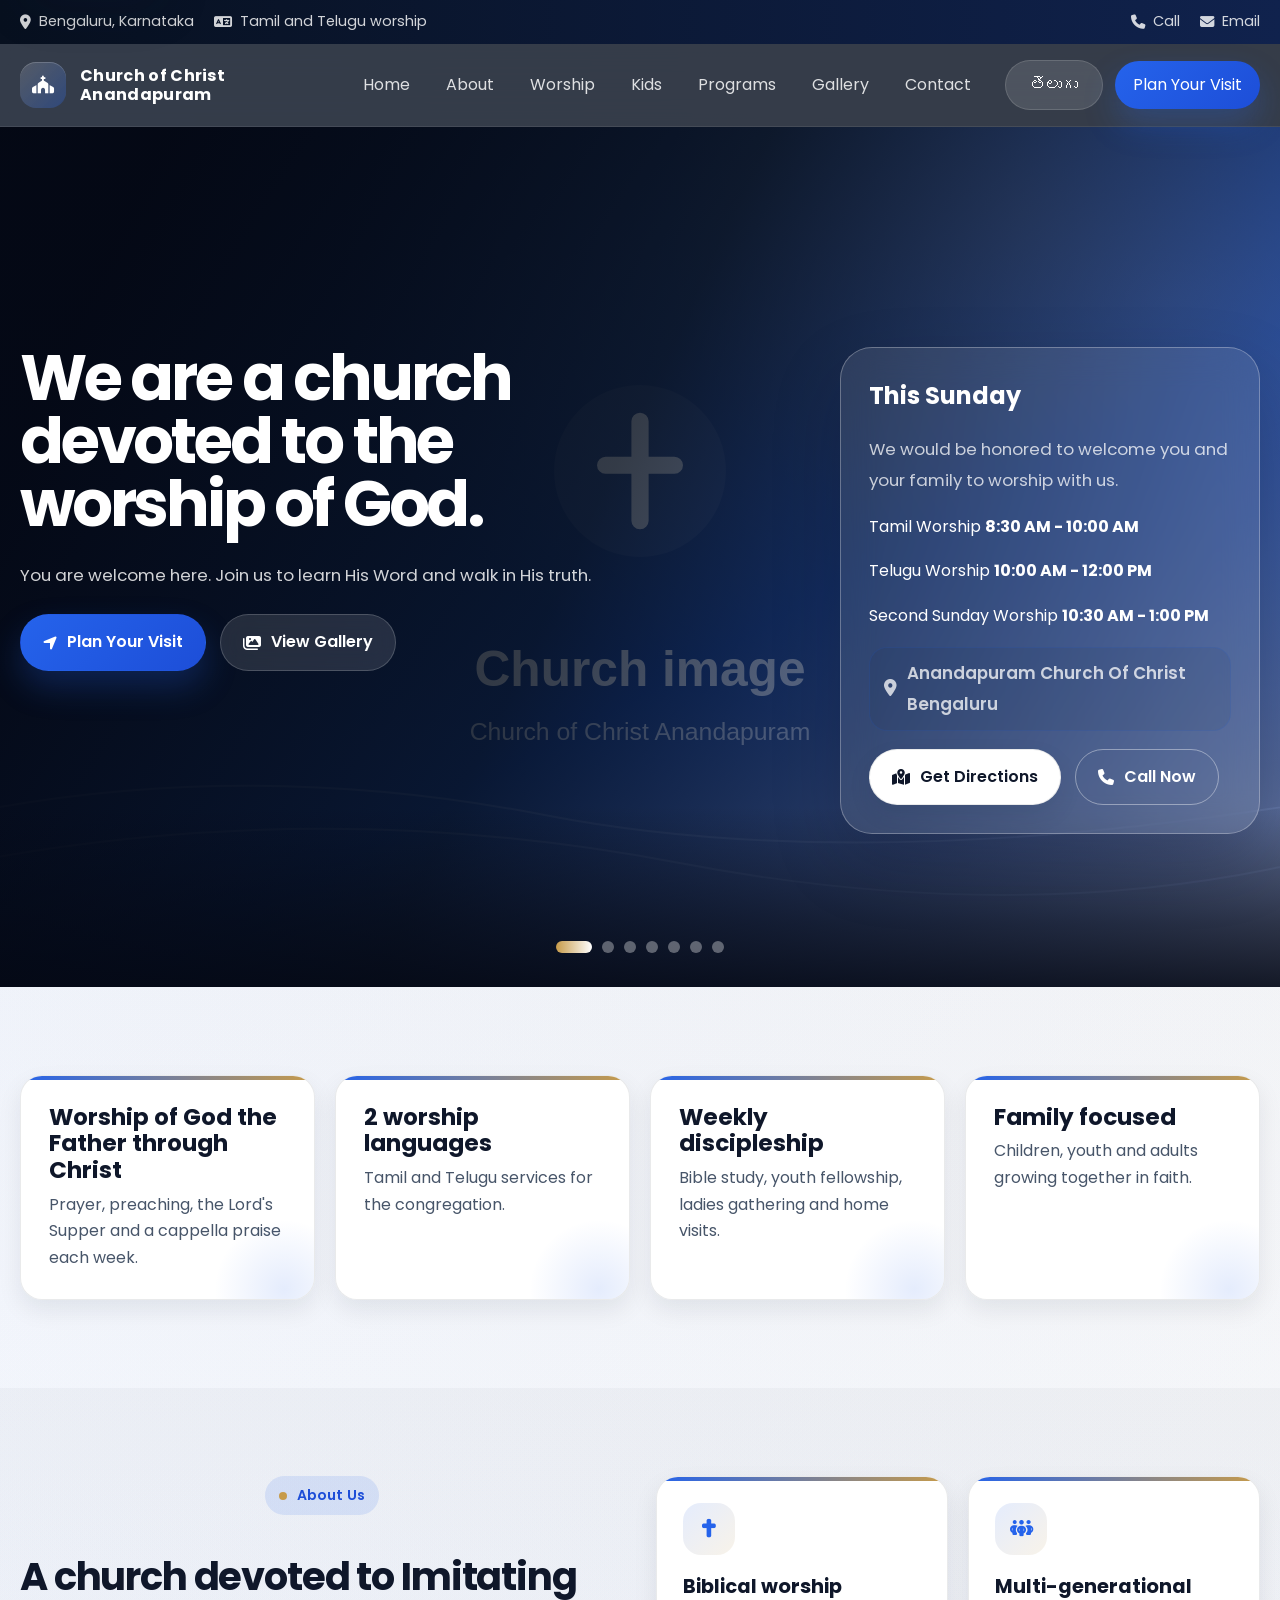
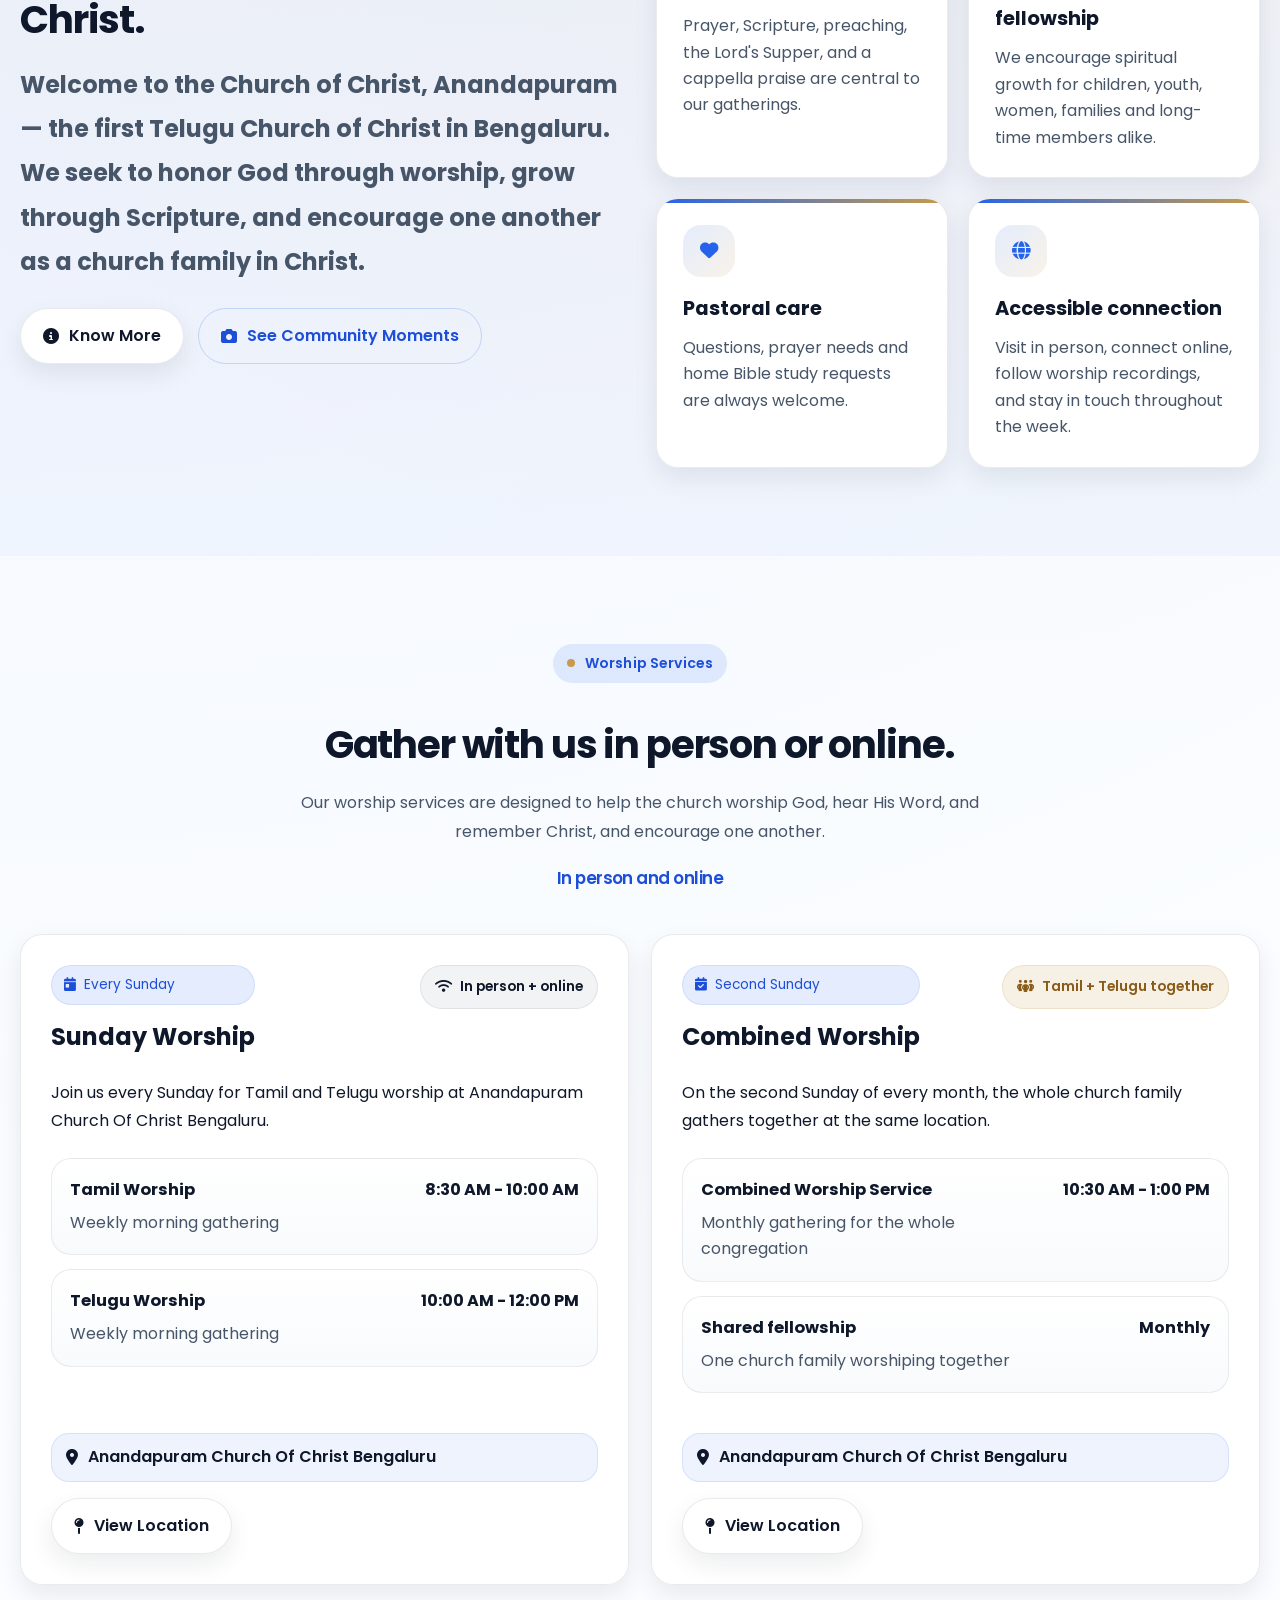
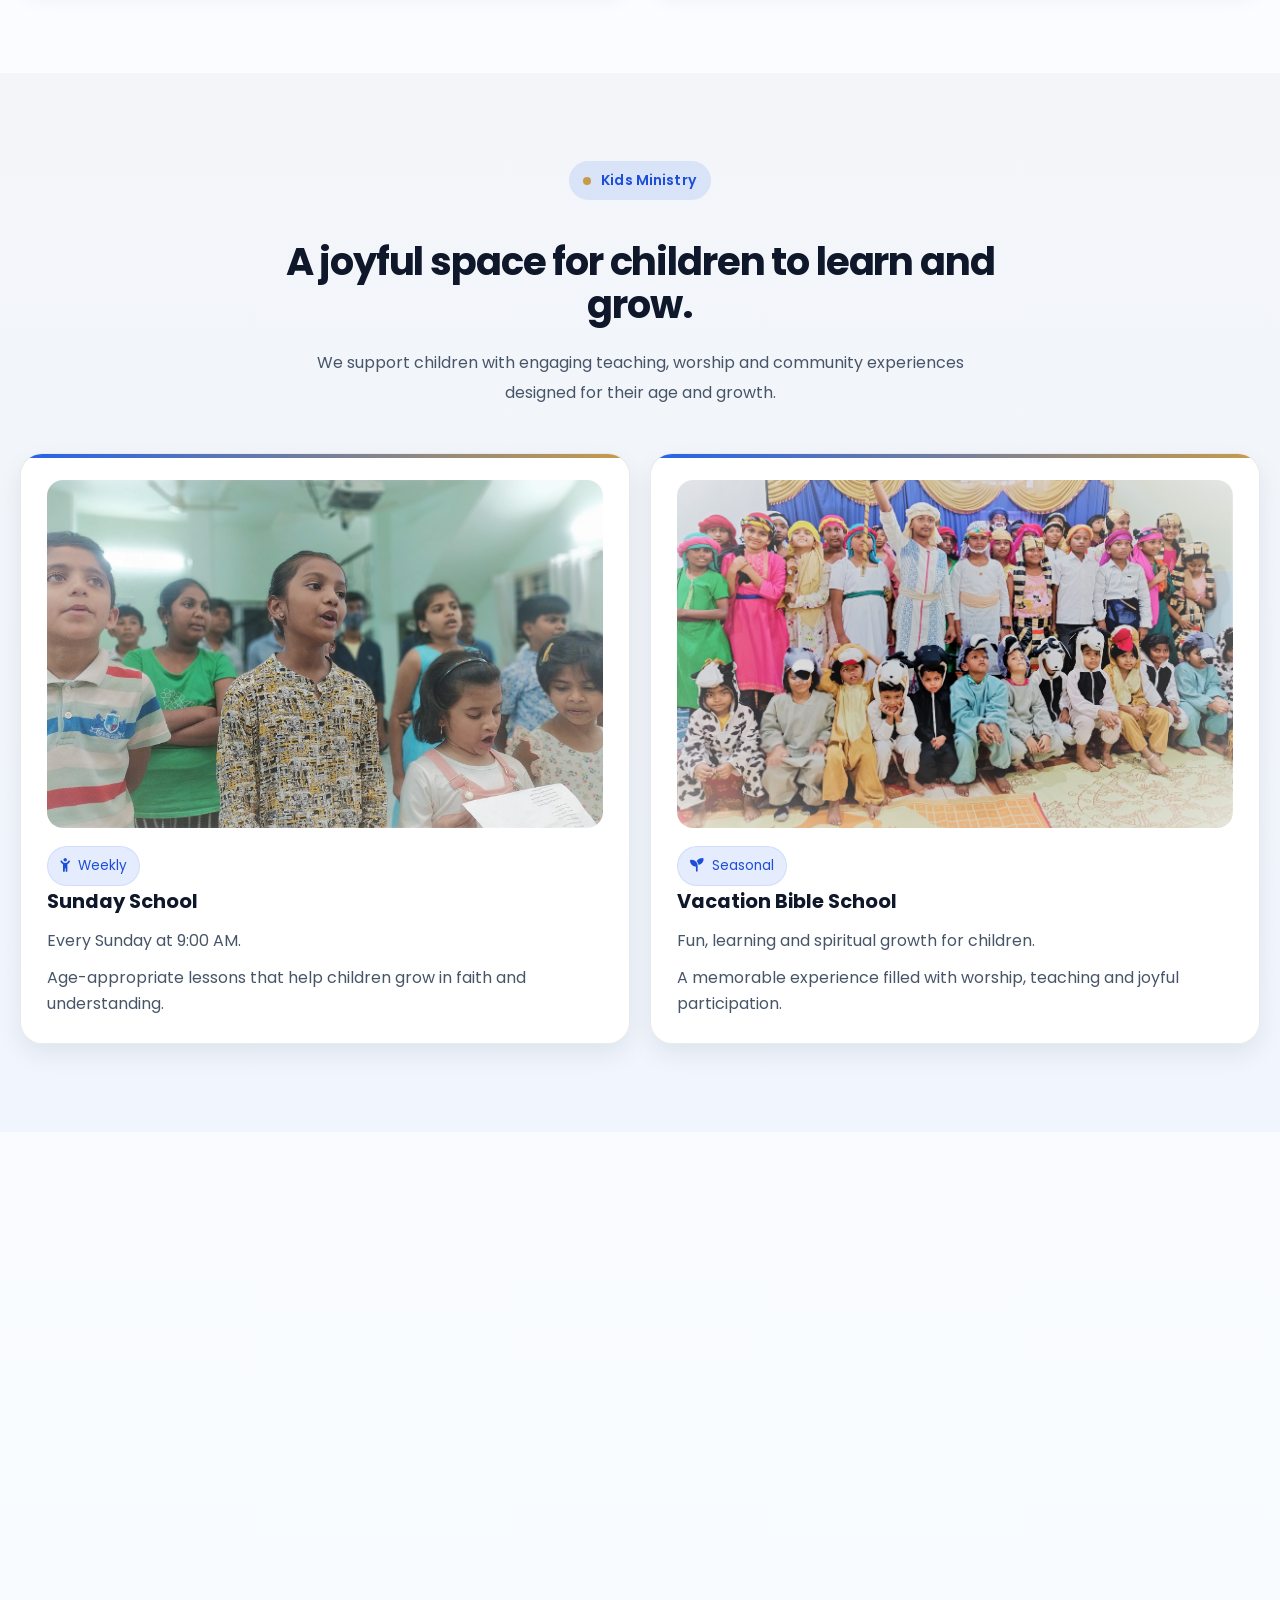
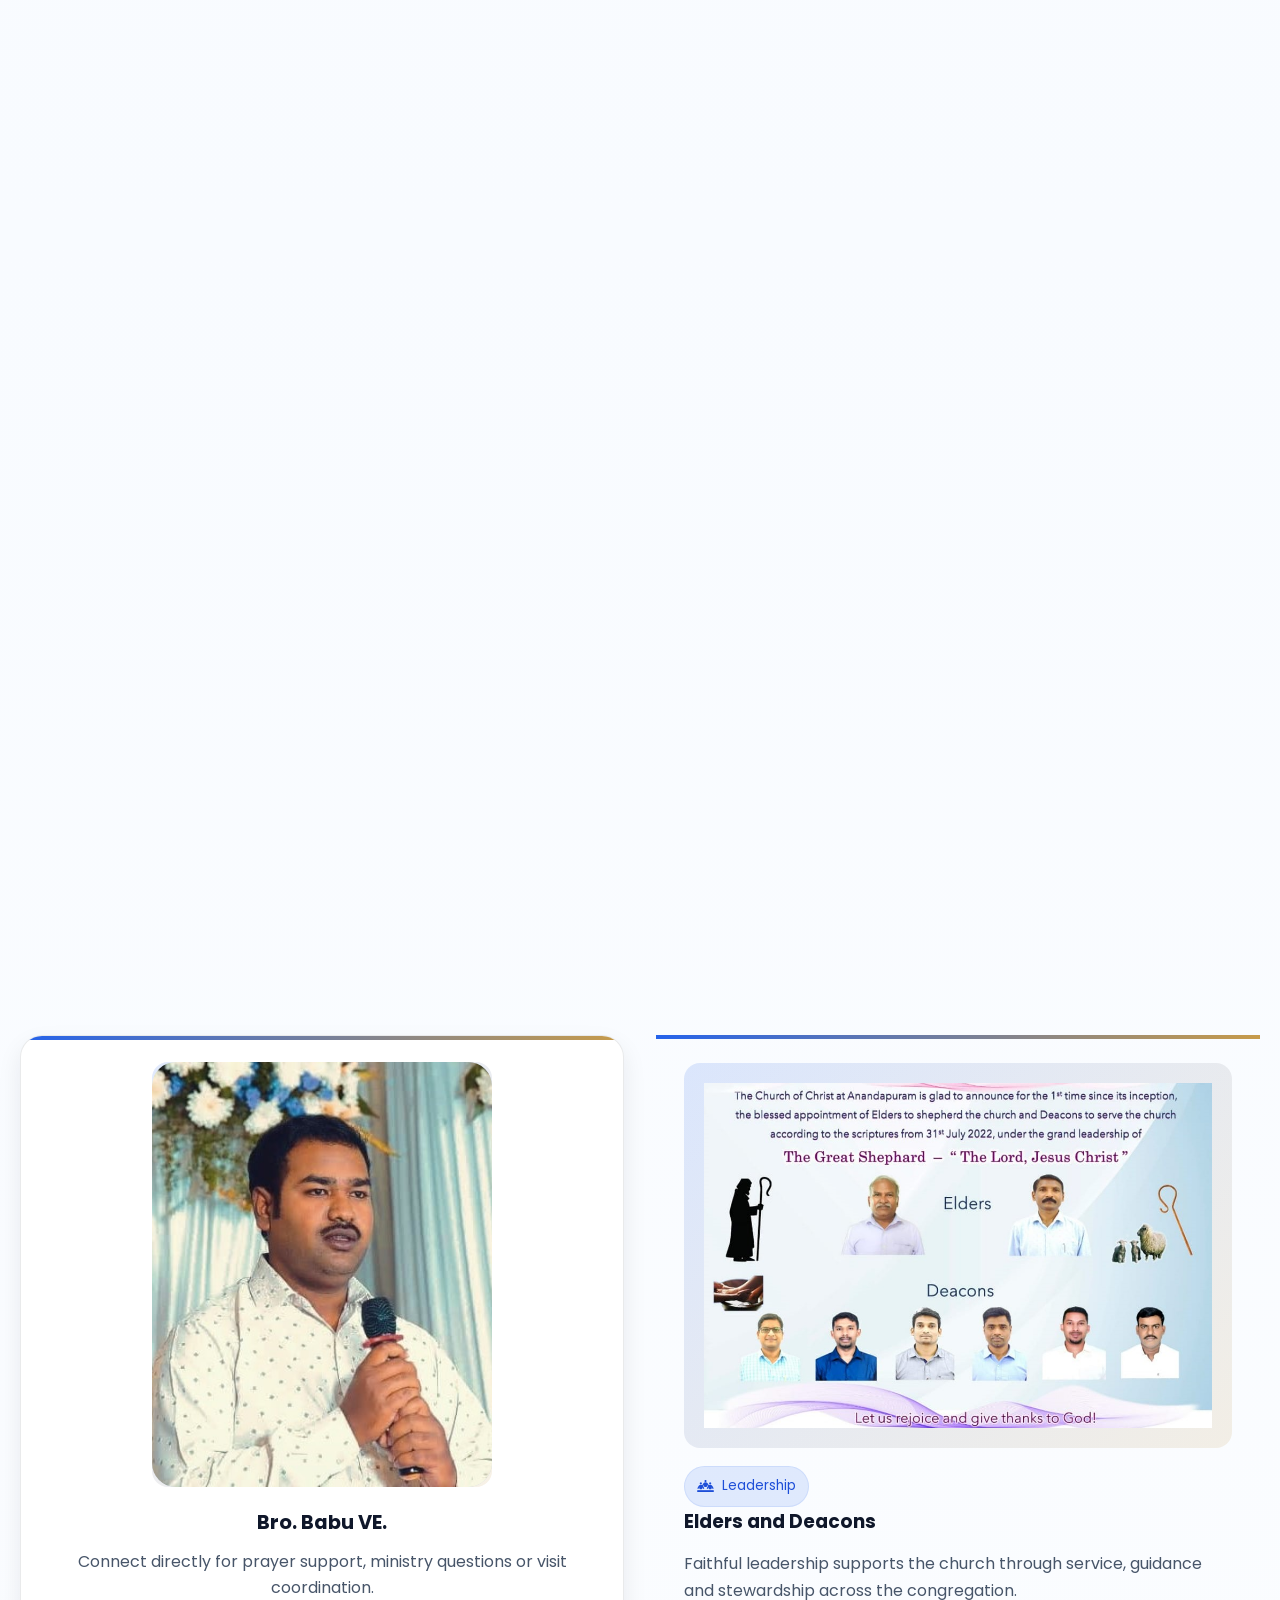
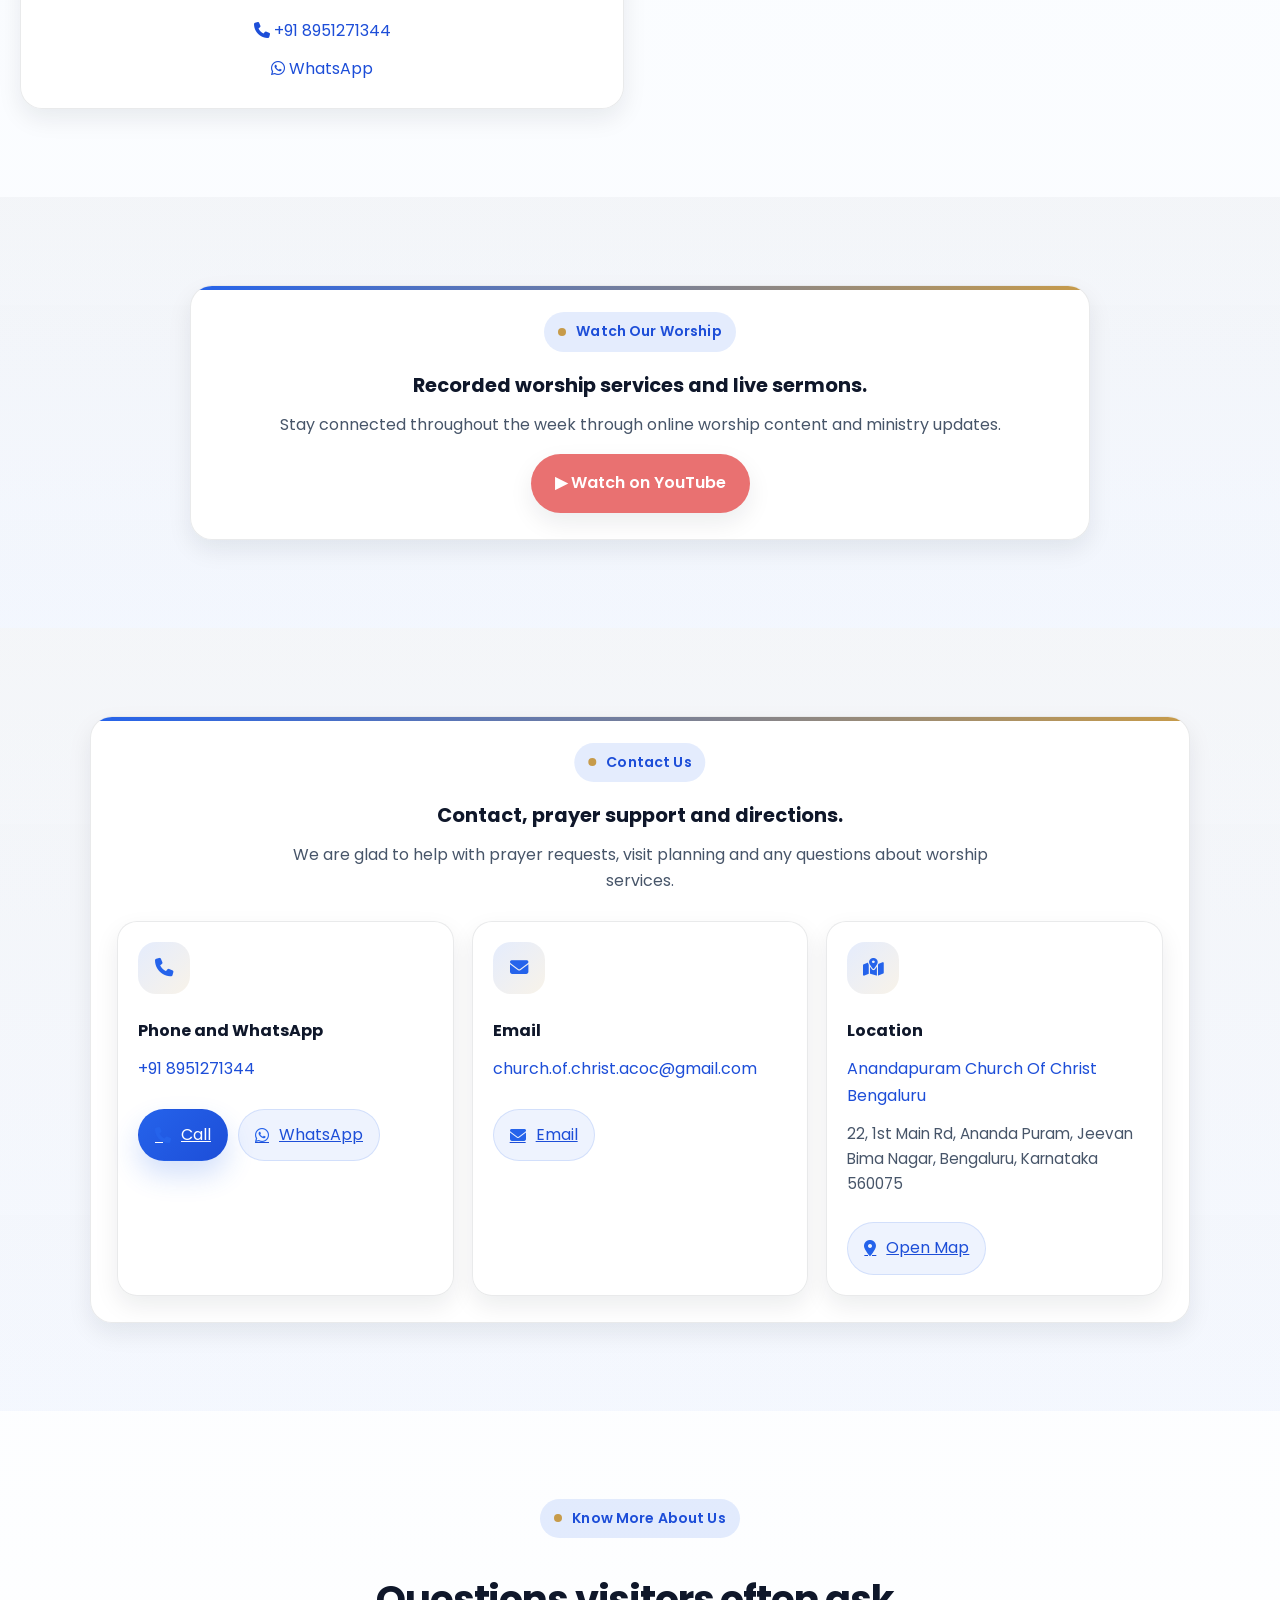
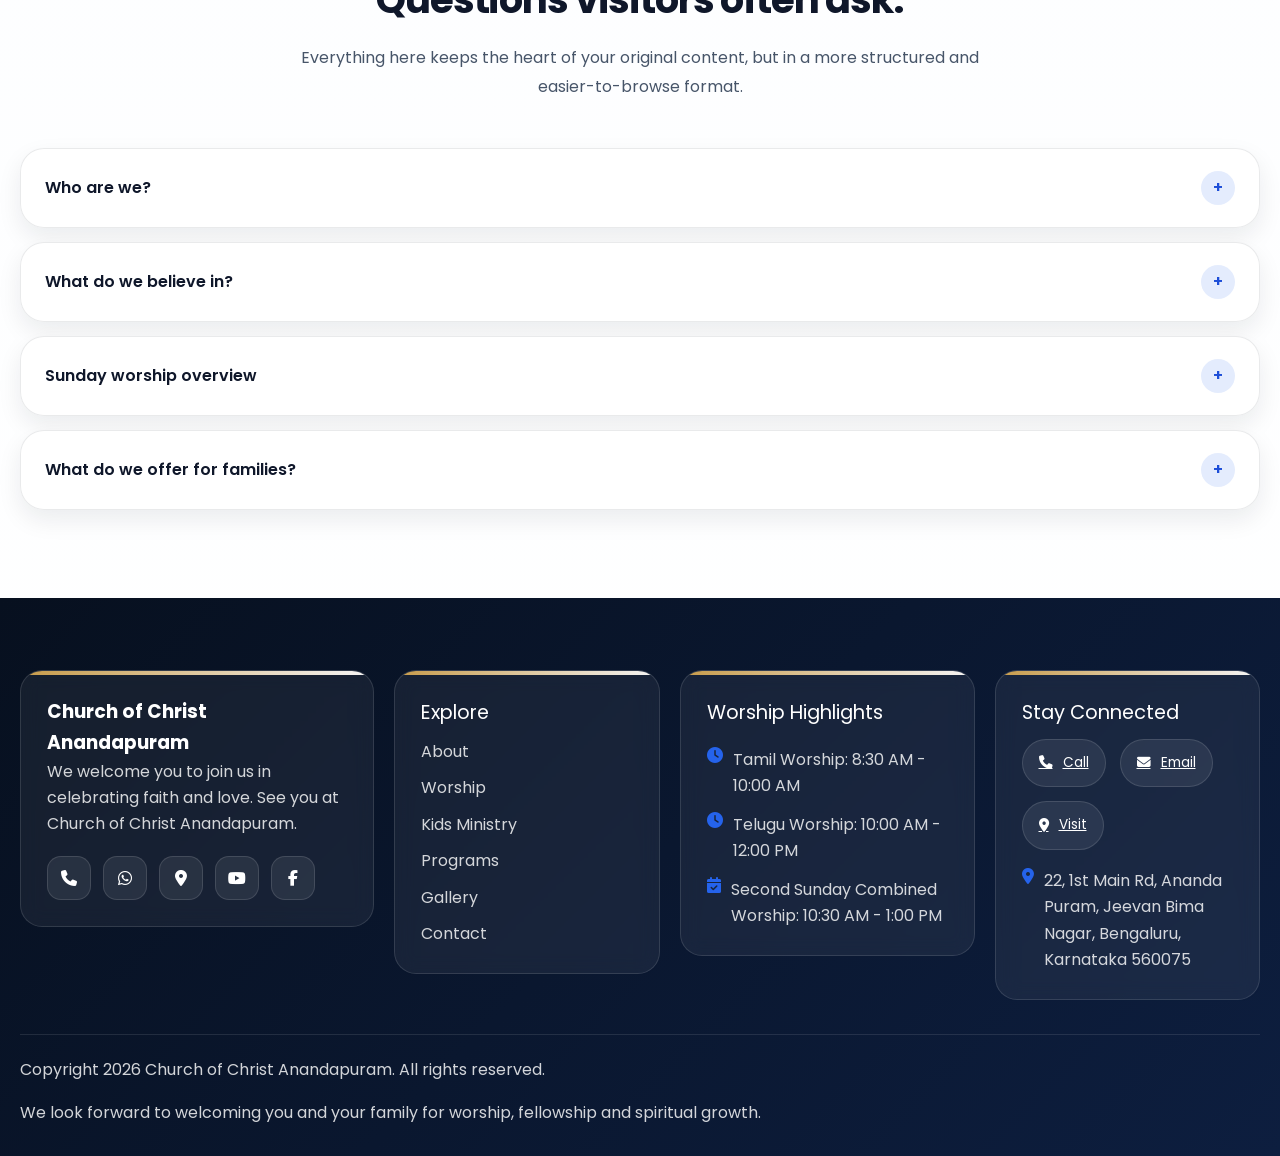
==== index.html @ c7dc58e7 "added images to ratation" ====
<!DOCTYPE html>
<html lang="en">
<head>
  <meta charset="UTF-8">
  <meta name="viewport" content="width=device-width, initial-scale=1.0">
  <title>Church of Christ Anandapuram | Faith, Worship and Fellowship in Bengaluru</title>
  <meta name="description" content="Church of Christ Anandapuram - a Christ-centered church family in Bengaluru for worship, fellowship, Bible study and family ministries.">
  <meta name="theme-color" content="#07101f">
  <meta name="format-detection" content="telephone=no">
  <link rel="preconnect" href="https://fonts.googleapis.com">
  <link rel="preconnect" href="https://fonts.gstatic.com" crossorigin>
  <link href="https://fonts.googleapis.com/css2?family=Poppins:wght@300;400;500;600;700;800&display=swap" rel="stylesheet">
  <link rel="stylesheet" href="https://cdnjs.cloudflare.com/ajax/libs/font-awesome/6.5.0/css/all.min.css">
  <link rel="icon" type="image/svg+xml" href="favicon.svg">
  <link rel="manifest" href="site.webmanifest">
  <link rel="stylesheet" href="styles.css">
  <meta property="og:title" content="Church of Christ Anandapuram">
  <meta property="og:description" content="Worship, fellowship, Bible study and community life in Anandapuram, Bengaluru.">
  <meta property="og:type" content="website">
  <meta property="og:image" content="favicon.svg">
  <script type="application/ld+json">
    {
      "@context": "https://schema.org",
      "@type": "Church",
      "name": "Church of Christ Anandapuram",
      "description": "A Christ-centered church family in Bengaluru for worship, fellowship and spiritual growth.",
      "telephone": "+91 8951271344",
      "email": "church.of.christ.acoc@gmail.com",
      "address": {
        "@type": "PostalAddress",
        "streetAddress": "22, 1st Main Rd, Ananda Puram, Jeevan Bima Nagar",
        "addressLocality": "Bengaluru",
        "addressRegion": "Karnataka",
        "postalCode": "560075",
        "addressCountry": "IN"
      },
      "sameAs": [
        "https://youtube.com/@churchofchrist_telugu?si=xi4PHIxGsc77WtcT",
        "https://www.facebook.com/people/Church-of-Christ-Anandapuram/100081125636192/?locale=ur_PK"
      ],
      "availableLanguage": ["English", "Telugu", "Tamil"]
    }
  </script>
</head>
<body>
  <a class="skip-link" href="#main-content">Skip to content</a>
  <div class="progress-bar" id="progress-bar" aria-hidden="true"></div>

  <div class="topbar">
    <div class="container topbar-inner">
      <div class="topbar-list">
        <span class="topbar-item"><i class="fas fa-location-dot"></i>Bengaluru, Karnataka</span>
        <span class="topbar-item"><i class="fas fa-language"></i>Tamil and Telugu worship</span>
      </div>
      <div class="topbar-actions">
        <a href="tel:+918951271344"><i class="fas fa-phone"></i>Call</a>
        <a href="mailto:church.of.christ.acoc@gmail.com"><i class="fas fa-envelope"></i>Email</a>
      </div>
    </div>
  </div>

  <header class="header">
    <div class="container nav">
      <a class="brand" href="#home" aria-label="Church of Christ Anandapuram home">
        <span class="brand-mark"><i class="fas fa-church"></i></span>
        <span class="brand-copy">
          <strong>Church of Christ Anandapuram</strong>
        </span>
      </a>

      <nav id="nav-menu" aria-label="Primary navigation">
        <button id="menu-close" type="button" aria-label="Close menu"><i class="fas fa-times"></i></button>
        <ul>
          <li><a href="#home" data-nav-link>Home</a></li>
          <li><a href="#about" data-nav-link>About</a></li>
          <li><a href="#services" data-nav-link>Worship</a></li>
          <li><a href="#kids" data-nav-link>Kids</a></li>
          <li><a href="#programs" data-nav-link>Programs</a></li>
          <li><a href="gallery.html" data-nav-link>Gallery</a></li>
          <li><a href="#contact" data-nav-link>Contact</a></li>
        </ul>
        <a class="nav-cta" href="#contact">Plan Your Visit</a>
      </nav>

      <div class="nav-right">
        <a id="language-toggle" href="telugu.html" data-target="telugu.html" aria-label="Switch language">తెలుగు</a>
        <a class="nav-cta" href="#contact">Plan Your Visit</a>
        <button id="menu-toggle" type="button" aria-label="Open menu" aria-controls="nav-menu" aria-expanded="false">
          <i class="fas fa-bars"></i>
        </button>
      </div>
    </div>
  </header>

  <main id="main-content">
    <section class="hero" id="home">
      <div class="hero-slider" aria-hidden="true">
        <img src="gallery.jpeg" class="slide active">
        <img src="main3.jpg" class="slide">
        <img src="first.jpeg" class="slide active">
        <img src="Church Group Photo 4.JPG" class="slide active">
        <img src="cimage32.jpg" class="slide">
        <img src="sports.JPG" class="slide">
        <img src="sundayschool.jpg" class="slide">

      </div>

      <div class="container hero-grid">
        <div class="hero-content reveal">
          <h1>We are a church devoted to the worship of God.</h1>
          <p>You are welcome here. Join us to learn His Word and walk in His truth.</p>
          <div class="hero-actions">
            <a class="btn btn-primary" href="#contact"><i class="fas fa-location-arrow"></i>Plan Your Visit</a>
            <a class="btn btn-secondary" href="gallery.html"><i class="fas fa-images"></i>View Gallery</a>
          </div>
        </div>

        <aside class="hero-panel reveal" aria-label="Sunday worship times">
          <div class="hero-card">
            <h2>This Sunday</h2>
            <p>We would be honored to welcome you and your family to worship with us.</p>
            <div class="hero-card-row">
              <span>Tamil Worship</span>
              <strong>8:30 AM - 10:00 AM</strong>
            </div>
            <div class="hero-card-row">
              <span>Telugu Worship</span>
              <strong>10:00 AM - 12:00 PM</strong>
            </div>
            <div class="hero-card-row">
              <span>Second Sunday Worship</span>
              <strong>10:30 AM - 1:00 PM</strong>
            </div>
            <p class="hero-location"><i class="fas fa-location-dot"></i>Anandapuram Church Of Christ Bengaluru</p>
            <div class="hero-card-actions">
              <a class="btn btn-tertiary" href="https://maps.app.goo.gl/ttew591Z3qqTK2h98" target="_blank"><i class="fas fa-map-location-dot"></i>Get Directions</a>
              <a class="btn btn-ghost" href="tel:+918951271344"><i class="fas fa-phone"></i>Call Now</a>
            </div>
          </div>
        </aside>
      </div>

      <div class="hero-dots" aria-label="Hero slider navigation"></div>
    </section>

    <section class="section">
      <div class="container metrics-grid">
        <div class="metric-card reveal">
          <strong>Worship of God the Father through Christ</strong>
          <span>Prayer, preaching, the Lord's Supper and a cappella praise each week.</span>
        </div>
        <div class="metric-card reveal">
          <strong>2 worship languages</strong>
          <span>Tamil and Telugu services for the congregation.</span>
        </div>
        <div class="metric-card reveal">
          <strong>Weekly discipleship</strong>
          <span>Bible study, youth fellowship, ladies gathering and home visits.</span>
        </div>
        <div class="metric-card reveal">
          <strong>Family focused</strong>
          <span>Children, youth and adults growing together in faith.</span>
        </div>
      </div>
    </section>

    <section class="section light" id="about">
      <div class="container about-grid">
        <div class="section-heading reveal">
          <span class="section-kicker">About Us</span>
          <h1 class="section-title">
          A church devoted to Imitating Christ.
          </h1>
          <h2 class="section-text">
          Welcome to the Church of Christ, Anandapuram — the first Telugu Church of Christ in Bengaluru.
          We seek to honor God through worship, grow through Scripture, and encourage one another as a church family in Christ.
          </h2>
          <div class="inline-actions">
            <a class="btn btn-tertiary" href="#faq"><i class="fas fa-circle-info"></i>Know More</a>
            <a class="btn btn-ghost" href="gallery.html"><i class="fas fa-camera"></i>See Community Moments</a>
          </div>
        </div>

        <div class="feature-grid">
          <article class="feature-card reveal">
            <div class="feature-card-icon"><i class="fas fa-cross"></i></div>
            <h3>Biblical worship</h3>
            <p>Prayer, Scripture, preaching, the Lord's Supper, and a cappella praise are central to our gatherings.</p>
          </article>
          <article class="feature-card reveal">
            <div class="feature-card-icon"><i class="fas fa-people-group"></i></div>
            <h3>Multi-generational fellowship</h3>
            <p>We encourage spiritual growth for children, youth, women, families and long-time members alike.</p>
          </article>
          <article class="feature-card reveal">
            <div class="feature-card-icon"><i class="fas fa-heart"></i></div>
            <h3>Pastoral care</h3>
            <p>Questions, prayer needs and home Bible study requests are always welcome.</p>
          </article>
          <article class="feature-card reveal">
            <div class="feature-card-icon"><i class="fas fa-globe"></i></div>
            <h3>Accessible connection</h3>
            <p>Visit in person, connect online, follow worship recordings, and stay in touch throughout the week.</p>
          </article>
        </div>
      </div>
    </section>

    <section class="section" id="services">
      <div class="container">
        <div class="section-heading center reveal">
          <span class="section-kicker">Worship Services</span>
          <h2 class="section-title">Gather with us in person or online.</h2>
          <p class="section-subtext">Our worship services are designed to help the church worship God, hear His Word, and remember Christ, and encourage one another.</p>
          <div class="section-title1">In person and online</div>
        </div>

        <div class="schedule-grid">
          <article class="surface-card schedule-card reveal">
            <div class="schedule-card-head">
              <div class="schedule-card-title">
                <span class="card-badge"><i class="fas fa-calendar-day"></i>Every Sunday</span>
                <h3>Sunday Worship</h3>
              </div>
              <span class="schedule-mode"><i class="fas fa-wifi"></i>In person + online</span>
            </div>
            <p class="schedule-intro">Join us every Sunday for Tamil and Telugu worship at Anandapuram Church Of Christ Bengaluru.</p>
            <div class="schedule-list">
              <div class="schedule-item">
                <div class="schedule-copy">
                  <strong class="schedule-label">Tamil Worship</strong>
                  <span>Weekly morning gathering</span>
                </div>
                <strong class="schedule-time">8:30 AM - 10:00 AM</strong>
              </div>
              <div class="schedule-item">
                <div class="schedule-copy">
                  <strong class="schedule-label">Telugu Worship</strong>
                  <span>Weekly morning gathering</span>
                </div>
                <strong class="schedule-time">10:00 AM - 12:00 PM</strong>
              </div>
            </div>
            <div class="schedule-footer">
              <p class="schedule-location"><i class="fas fa-location-dot"></i>Anandapuram Church Of Christ Bengaluru</p>
              <div class="schedule-actions">
                <a class="btn btn-tertiary" href="https://maps.app.goo.gl/ttew591Z3qqTK2h98" target="_blank"><i class="fas fa-map-pin"></i>View Location</a>
              </div>
            </div>
          </article>

          <article class="surface-card schedule-card reveal">
            <div class="schedule-card-head">
              <div class="schedule-card-title">
                <span class="card-badge"><i class="fas fa-calendar-check"></i>Second Sunday</span>
                <h3>Combined Worship</h3>
              </div>
              <span class="schedule-mode schedule-mode-warm"><i class="fas fa-people-group"></i>Tamil + Telugu together</span>
            </div>
            <p class="schedule-intro">On the second Sunday of every month, the whole church family gathers together at the same location.</p>
            <div class="schedule-list">
              <div class="schedule-item">
                <div class="schedule-copy">
                  <strong class="schedule-label">Combined Worship Service</strong>
                  <span>Monthly gathering for the whole congregation</span>
                </div>
                <strong class="schedule-time">10:30 AM - 1:00 PM</strong>
              </div>
              <div class="schedule-item">
                <div class="schedule-copy">
                  <strong class="schedule-label">Shared fellowship</strong>
                  <span>One church family worshiping together</span>
                </div>
                <strong class="schedule-time">Monthly</strong>
              </div>
            </div>
            <div class="schedule-footer">
              <p class="schedule-location"><i class="fas fa-location-dot"></i>Anandapuram Church Of Christ Bengaluru</p>
              <div class="schedule-actions">
                <a class="btn btn-tertiary" href="https://maps.app.goo.gl/ttew591Z3qqTK2h98" target="_blank"><i class="fas fa-map-pin"></i>View Location</a>
              </div>
            </div>
          </article>
        </div>
      </div>
    </section>

    <section class="section light" id="kids">
      <div class="container">
        <div class="section-heading center reveal">
          <span class="section-kicker">Kids Ministry</span>
          <h2 class="section-title">A joyful space for children to learn and grow.</h2>
          <p class="section-subtext">We support children with engaging teaching, worship and community experiences designed for their age and growth.</p>
        </div>

        <div class="cards">
          <article class="card reveal">
            <div class="card-media">
              <img src="sundayschool.jpg" alt="Sunday School" class="card-img" loading="lazy" data-fallback-label="Sunday School">
            </div>
            <span class="card-badge"><i class="fas fa-child-reaching"></i>Weekly</span>
            <h3>Sunday School</h3>
            <p>Every Sunday at 9:00 AM.</p>
            <p>Age-appropriate lessons that help children grow in faith and understanding.</p>
          </article>

          <article class="card reveal">
            <div class="card-media">
              <img src="main3.jpg" alt="Vacation Bible School" class="card-img" loading="lazy" data-fallback-label="Vacation Bible School">
            </div>
            <span class="card-badge"><i class="fas fa-seedling"></i>Seasonal</span>
            <h3>Vacation Bible School</h3>
            <p>Fun, learning and spiritual growth for children.</p>
            <p>A memorable experience filled with worship, teaching and joyful participation.</p>
          </article>
        </div>
      </div>
    </section>

    <section class="section" id="programs">
      <div class="container">
        <div class="section-heading center reveal">
          <span class="section-kicker">Our Programs</span>
          <h2 class="section-title">Midweek rhythms that strengthen the church family.</h2>
          <p class="section-subtext">Throughout the week we gather for study, encouragement, fellowship and spiritual support.</p>
        </div>

        <div class="program-grid">
          <article class="program-card reveal">
            <div class="program-icon"><i class="fas fa-book-bible"></i></div>
            <span class="time-pill"><i class="fas fa-clock"></i>Wednesday 7 PM</span>
            <h3>Mid-Week Bible Study</h3>
            <p>Dig deeper into Scripture and grow together through study and discussion.</p>
          </article>

          <article class="program-card reveal">
            <div class="program-icon"><i class="fas fa-user-group"></i></div>
            <span class="time-pill"><i class="fas fa-clock"></i>Sunday 4 PM</span>
            <h3>Youth Fellowship</h3>
            <p>Encouraging young people through Bible study, fellowship and spiritual formation.</p>
          </article>

          <article class="program-card reveal">
            <div class="program-icon"><i class="fas fa-hands-praying"></i></div>
            <span class="time-pill"><i class="fas fa-clock"></i>Saturday 3 PM</span>
            <h3>Ladies Gathering</h3>
            <p>Regular connection, encouragement and growth for women in the congregation.</p>
          </article>

          <article class="program-card reveal">
            <div class="program-icon"><i class="fas fa-house"></i></div>
            <span class="time-pill"><i class="fas fa-clock"></i>Tuesday 7 PM</span>
            <h3>House Visitings</h3>
            <p>Prayer, fellowship and Bible study shared in homes across the community.</p>
          </article>
        </div>
      </div>
    </section>

    <section class="section light">
      <div class="container">
        <div class="visit-banner reveal">
          <div>
            <span class="section-kicker">Plan Your Visit</span>
            <h2 class="section-title">Looking for a church family in Bengaluru?</h2>
            <p>Whether you are visiting for the first time, exploring faith, or searching for a church home, we would be glad to welcome you.</p>
          </div>
          <div class="visit-actions">
            <a class="btn btn-tertiary" href="https://maps.app.goo.gl/ttew591Z3qqTK2h98" target="_blank"><i class="fas fa-map-location-dot"></i>Get Directions</a>
            <a class="btn btn-secondary" href="tel:+918951271344"><i class="fas fa-phone"></i>Speak With Us</a>
          </div>
        </div>
      </div>
    </section>

    <section class="section" id="preacher">
      <div class="container">
        <div class="section-heading center reveal">
          <span class="section-kicker">Preacher</span>
          <h2 class="section-title">Serving the church through preaching and care.</h2>
        </div>

        <div class="leadership-grid">
          <article class="leader-card leader-profile reveal">
            <div class="leader-media">
              <img src="preacher.jpeg" alt="Bro. Babu VE." class="preacher-img" loading="lazy" data-fallback-label="Bro. Babu VE.">
            </div>
            <h3>Bro. Babu VE.</h3>
            <p>Connect directly for prayer support, ministry questions or visit coordination.</p>
            <div class="preacher-contact">
              <a href="tel:+918951271344"><i class="fas fa-phone"></i> +91 8951271344</a>
              <a href="https://wa.me/918951271344" target="_blank"><i class="fab fa-whatsapp"></i> WhatsApp</a>
            </div>
          </article>

          <article class="elders-showcase leadership-showcase reveal" id="elders">
            <div class="elders-media">
              <img src="cimage3.jpeg" alt="Elders and Deacons" class="elders-img" loading="lazy" data-fallback-label="Elders and Deacons">
            </div>
            <span class="card-badge"><i class="fas fa-people-line"></i>Leadership</span>
            <h3>Elders and Deacons</h3>
            <p>Faithful leadership supports the church through service, guidance and stewardship across the congregation.</p>
          </article>
        </div>
      </div>
    </section>

<section class="section light" id="watch">
  <div class="container">
    <article class="contact-panel reveal center">
      <span class="section-kicker">Watch Our Worship</span>
      <h3>Recorded worship services and live sermons.</h3>
      <p class="contact-copy">
        Stay connected throughout the week through online worship content and ministry updates.
      </p>

      <p style="margin-top:16px;">
        <a
          class="btn btn-tertiary btn-youtube"
          href="https://www.youtube.com/watch?v=b0pS6x2WJ7M"
          target="_blank"
          rel="noopener noreferrer">
          ▶ Watch on YouTube
        </a>
      </p>
    </article>
  </div>
</section>
    <section class="section light" id="contact">

        <article class="contact-panel reveal">
          <span class="section-kicker">Contact Us</span>
          <h3>Contact, prayer support and directions.</h3>
          <p class="contact-copy">We are glad to help with prayer requests, visit planning and any questions about worship services.</p>

          <div class="contact-info-grid">
            <div class="contact-item">
              <div class="contact-icon"><i class="fas fa-phone"></i></div>
              <strong>Phone and WhatsApp</strong>
              <a href="tel:+918951271344" class="contact-link">+91 8951271344</a>
              <div class="contact-inline-actions">
                <a class="contact-action" href="tel:+918951271344"><i class="fas fa-phone"></i>Call</a>
                <a class="contact-action contact-action-soft" href="https://wa.me/918951271344" target="_blank"><i class="fab fa-whatsapp"></i>WhatsApp</a>
              </div>
            </div>
            <div class="contact-item">
              <div class="contact-icon"><i class="fas fa-envelope"></i></div>
              <strong>Email</strong>
              <a href="mailto:church.of.christ.acoc@gmail.com" class="contact-link">church.of.christ.acoc@gmail.com</a>
              <div class="contact-inline-actions">
                <a class="contact-action contact-action-soft" href="mailto:church.of.christ.acoc@gmail.com"><i class="fas fa-envelope"></i>Email</a>
              </div>
            </div>
            <div class="contact-item">
              <div class="contact-icon"><i class="fas fa-map-location-dot"></i></div>
              <strong>Location</strong>
              <a href="https://maps.app.goo.gl/ttew591Z3qqTK2h98" target="_blank" class="contact-link">Anandapuram Church Of Christ Bengaluru</a>
              <p class="contact-note">22, 1st Main Rd, Ananda Puram, Jeevan Bima Nagar, Bengaluru, Karnataka 560075</p>
              <div class="contact-inline-actions">
                <a class="contact-action contact-action-soft" href="https://maps.app.goo.gl/ttew591Z3qqTK2h98" target="_blank"><i class="fas fa-location-dot"></i>Open Map</a>
              </div>
            </div>
          </div>
        </article>
    </section>

    <section class="section" id="faq">
      <div class="container">
        <div class="section-heading center reveal">
          <span class="section-kicker">Know More About Us</span>
          <h2 class="section-title">Questions visitors often ask.</h2>
          <p class="section-subtext">Everything here keeps the heart of your original content, but in a more structured and easier-to-browse format.</p>
        </div>

        <div class="faq-container">
          <div class="faq-item reveal">
            <button class="faq-question" type="button" aria-expanded="false">
              <span>Who are we?</span>
              <span class="faq-icon">+</span>
            </button>
            <div class="faq-answer">
              Located in Bengaluru, India, we are a community of Christians committed to sharing God's love and living according to the Bible. Guided by His grace and the Holy Spirit, we strive to grow in faith, holiness and alignment with God's will.
            </div>
          </div>

          <div class="faq-item reveal">
            <button class="faq-question" type="button" aria-expanded="false">
              <span>What do we believe in?</span>
              <span class="faq-icon">+</span>
            </button>
            <div class="faq-answer">
              <strong>God the Father:</strong> We believe that God, the Creator of all, is both merciful and just. He is loving and compassionate, yet perfectly righteous in all His ways.<br><br>
              <strong>Jesus Christ:</strong> We believe that Jesus Christ is the Son of God, sent to die and be raised for the forgiveness of our sins. Through His sacrifice, we have the hope of eternal life.<br><br>
              <strong>The Holy Spirit:</strong> We believe that the Holy Spirit is God, sent to sanctify and empower believers. He is present in the life of every Christian, guiding them to live according to His will.<br><br>
              <strong>The Church:</strong> We believe that the church is the bride of Christ, set apart to be holy. It is a community of believers called to reflect God's glory and spread His message to the world.<br><br>
              <strong>The Lord's Supper:</strong> We believe in the importance of partaking in the Lord's Supper every Sunday. It serves as a remembrance of Jesus' sacrifice, a renewal of our bond with Him, and a shared expression of our unity in Christ.<br><br>
              <strong>Salvation:</strong> We believe that salvation is a gift from God, given by grace through faith in Jesus Christ. It is not earned by works, but by God's mercy, through repentance and baptism (Acts 2:38).<br><br>
              <strong>The Bible:</strong> We believe that the Bible is the inspired and inerrant Word of God, a guide for our faith and practice. We hold to the authority of Scripture as the final standard in all matters of doctrine and living.
            </div>
          </div>

          <div class="faq-item reveal">
            <button class="faq-question" type="button" aria-expanded="false">
              <span>Sunday worship overview</span>
              <span class="faq-icon">+</span>
            </button>
            <div class="faq-answer">
              <strong>Prayers:</strong> We begin with prayers, offering our hearts to God in worship, praise and supplication.<br><br>
              <strong>A cappella singing:</strong> Our worship is led through a cappella songs, as we lift our voices together in praise and adoration.<br><br>
              <strong>Scripture reading and preaching:</strong> The Word of God is read and expounded upon, with a sermon that seeks to apply His truth to our lives.<br><br>
              <strong>The Lord's Supper:</strong> Each Sunday, we partake in the Lord's Supper, remembering the death and resurrection of Jesus Christ and renewing our bond with Him.<br><br>
              <strong>Offerings:</strong> We give offerings as an expression of gratitude and faith, supporting the work of God's kingdom.
            </div>
          </div>

          <div class="faq-item reveal">
            <button class="faq-question" type="button" aria-expanded="false">
              <span>What do we offer for families?</span>
              <span class="faq-icon">+</span>
            </button>
            <div class="faq-answer">
              <strong>Children's Sunday School:</strong> Engaging lessons to help children grow in faith.<br><br>
              <strong>Youth groups:</strong> Bible study and fellowship for teens.<br><br>
              <strong>Ladies' meetings:</strong> Regular gatherings for women's fellowship and growth.<br><br>
              <strong>Weekly Bible studies:</strong> Opportunities to deepen understanding of Scripture.<br><br>
              <strong>Bible study at your residence:</strong> Home Bible study available upon request.
            </div>
          </div>
        </div>
      </div>
    </section>
  </main>

  <footer class="footer">
    <div class="container">
      <div class="footer-grid">
        <div class="footer-panel">
          <h3>Church of Christ Anandapuram</h3>
          <p class="footer-copy">We welcome you to join us in celebrating faith and love. See you at Church of Christ Anandapuram.</p>
          <div class="socials">
            <a href="tel:+918951271344" aria-label="Call"><i class="fas fa-phone"></i></a>
            <a href="https://wa.me/918951271344" target="_blank" aria-label="WhatsApp"><i class="fab fa-whatsapp"></i></a>
            <a href="https://maps.app.goo.gl/ttew591Z3qqTK2h98" target="_blank" aria-label="Location"><i class="fas fa-map-marker-alt"></i></a>
            <a href="https://youtube.com/@churchofchrist_telugu?si=xi4PHIxGsc77WtcT" target="_blank" aria-label="YouTube"><i class="fab fa-youtube"></i></a>
            <a href="https://www.facebook.com/people/Church-of-Christ-Anandapuram/100081125636192/?locale=ur_PK" target="_blank" aria-label="Facebook"><i class="fab fa-facebook-f"></i></a>
          </div>
        </div>

        <div class="footer-panel">
          <div class="footer-title">Explore</div>
          <div class="footer-links">
            <a class="footer-link" href="#about">About</a>
            <a class="footer-link" href="#services">Worship</a>
            <a class="footer-link" href="#kids">Kids Ministry</a>
            <a class="footer-link" href="#programs">Programs</a>
            <a class="footer-link" href="gallery.html">Gallery</a>
            <a class="footer-link" href="#contact">Contact</a>
          </div>
        </div>

        <div class="footer-panel">
          <div class="footer-title">Worship Highlights</div>
          <div class="footer-meta">
            <span><i class="fas fa-clock"></i>Tamil Worship: 8:30 AM - 10:00 AM</span>
            <span><i class="fas fa-clock"></i>Telugu Worship: 10:00 AM - 12:00 PM</span>
            <span><i class="fas fa-calendar-check"></i>Second Sunday Combined Worship: 10:30 AM - 1:00 PM</span>
          </div>
        </div>

        <div class="footer-panel">
          <div class="footer-title">Stay Connected</div>
          <div class="footer-cta-row">
            <a class="footer-link-chip" href="tel:+918951271344"><i class="fas fa-phone"></i>Call</a>
            <a class="footer-link-chip" href="mailto:church.of.christ.acoc@gmail.com"><i class="fas fa-envelope"></i>Email</a>
            <a class="footer-link-chip" href="https://maps.app.goo.gl/ttew591Z3qqTK2h98" target="_blank"><i class="fas fa-location-dot"></i>Visit</a>
          </div>
          <div class="footer-meta">
            <span><i class="fas fa-location-dot"></i>22, 1st Main Rd, Ananda Puram, Jeevan Bima Nagar, Bengaluru, Karnataka 560075</span>
          </div>
        </div>
      </div>

      <div class="footer-bottom">
        <p class="footer-note">Copyright <span data-year></span> Church of Christ Anandapuram. All rights reserved.</p>
        <p class="footer-note">We look forward to welcoming you and your family for worship, fellowship and spiritual growth.</p>
      </div>
    </div>
  </footer>

  <script src="script.js"></script>
</body>
</html>
---- styles.css ----
:root {
  --bg: #09111f;
  --bg-soft: #0f172a;
  --surface: rgba(255, 255, 255, 0.96);
  --surface-strong: #ffffff;
  --surface-muted: #f8fafc;
  --surface-alt: #eef4ff;
  --text: #0f172a;
  --text-soft: #475569;
  --text-faint: #64748b;
  --brand: #2563eb;
  --brand-strong: #1d4ed8;
  --brand-soft: rgba(37, 99, 235, 0.12);
  --gold: #c79b4a;
  --gold-soft: rgba(199, 155, 74, 0.14);
  --line: rgba(15, 23, 42, 0.09);
  --shadow-sm: 0 10px 25px rgba(15, 23, 42, 0.08);
  --shadow-md: 0 20px 45px rgba(15, 23, 42, 0.12);
  --shadow-lg: 0 28px 70px rgba(2, 6, 23, 0.18);
  --radius-sm: 14px;
  --radius-md: 22px;
  --radius-lg: 32px;
  --radius-xl: 42px;
  --container: 1240px;
  --header-height: 82px;
  --transition: 220ms ease;
}

* {
  box-sizing: border-box;
  margin: 0;
  padding: 0;
}

html {
  scroll-behavior: smooth;
}

body {
  font-family: 'Poppins', sans-serif;
  color: var(--text);
  background:
    radial-gradient(circle at top left, rgba(37, 99, 235, 0.09), transparent 32%),
    radial-gradient(circle at top right, rgba(199, 155, 74, 0.08), transparent 25%),
    linear-gradient(180deg, #ffffff 0%, #f8fbff 55%, #ffffff 100%);
  line-height: 1.65;
  min-height: 100vh;
  overflow-x: hidden;
}

body.menu-open {
  overflow: hidden;
}

a {
  color: inherit;
}

img {
  max-width: 100%;
  display: block;
}

button,
a,
input,
textarea,
iframe {
  font: inherit;
}

button {
  border: 0;
  background: transparent;
  cursor: pointer;
}

::selection {
  background: rgba(37, 99, 235, 0.18);
}

:focus-visible {
  outline: 3px solid rgba(37, 99, 235, 0.35);
  outline-offset: 3px;
}

main section[id],
footer[id],
div[id] {
  scroll-margin-top: calc(var(--header-height) + 20px);
}

.container {
  width: min(calc(100% - 32px), var(--container));
  margin: 0 auto;
}

.center {
  text-align: center;
}

.skip-link {
  position: fixed;
  top: 14px;
  left: 16px;
  background: #ffffff;
  color: var(--text);
  padding: 12px 18px;
  border-radius: 999px;
  box-shadow: var(--shadow-md);
  z-index: 4000;
  transform: translateY(-140%);
  transition: transform var(--transition);
  text-decoration: none;
}

.skip-link:focus {
  transform: translateY(0);
}

.topbar {
  background: linear-gradient(90deg, #07101f 0%, #10224d 100%);
  color: rgba(255, 255, 255, 0.82);
  font-size: 0.9rem;
}

.topbar-inner {
  display: flex;
  align-items: center;
  justify-content: space-between;
  gap: 16px;
  padding: 10px 0;
}

.topbar-list,
.topbar-actions {
  display: flex;
  flex-wrap: wrap;
  gap: 12px 20px;
  align-items: center;
}

.topbar-item,
.topbar-actions a {
  display: inline-flex;
  align-items: center;
  gap: 8px;
}

.topbar-actions a {
  text-decoration: none;
  transition: color var(--transition);
}

.topbar-actions a:hover {
  color: #ffffff;
}

.progress-bar {
  position: fixed;
  top: 0;
  left: 0;
  width: 0;
  height: 3px;
  background: linear-gradient(90deg, var(--gold) 0%, var(--brand) 100%);
  z-index: 2500;
}

.header {
  position: sticky;
  top: 0;
  z-index: 2000;
  background: rgba(7, 16, 31, 0.8);
  backdrop-filter: blur(18px);
  border-bottom: 1px solid rgba(255, 255, 255, 0.08);
  transition: background var(--transition), box-shadow var(--transition), border-color var(--transition);
}

.header.scrolled {
  background: rgba(7, 16, 31, 0.92);
  box-shadow: 0 18px 40px rgba(2, 6, 23, 0.28);
  border-color: rgba(255, 255, 255, 0.05);
}

.nav {
  min-height: var(--header-height);
  display: flex;
  align-items: center;
  justify-content: space-between;
  gap: 20px;
}

.brand {
  display: inline-flex;
  align-items: center;
  gap: 14px;
  text-decoration: none;
  color: #ffffff;
  min-width: 0;
}

.brand-mark {
  width: 46px;
  height: 46px;
  border-radius: 16px;
  background: linear-gradient(135deg, rgba(255, 255, 255, 0.16), rgba(37, 99, 235, 0.3));
  display: grid;
  place-items: center;
  box-shadow: inset 0 1px 0 rgba(255, 255, 255, 0.18);
  font-size: 1.1rem;
  flex: 0 0 auto;
}

.brand-copy {
  display: flex;
  flex-direction: column;
  min-width: 0;
}

.brand-copy strong {
  font-size: 1rem;
  line-height: 1.2;
  letter-spacing: 0.02em;
}

.brand-copy small {
  color: rgba(255, 255, 255, 0.68);
  font-size: 0.78rem;
  white-space: nowrap;
}

#nav-menu {
  display: flex;
  align-items: center;
  gap: 28px;
  margin-left: auto;
}

#nav-menu > .nav-cta {
  display: none;
}

#nav-menu ul {
  list-style: none;
  display: flex;
  align-items: center;
  gap: 8px;
}

#nav-menu a {
  display: inline-flex;
  align-items: center;
  gap: 8px;
  padding: 10px 14px;
  color: rgba(255, 255, 255, 0.84);
  text-decoration: none;
  border-radius: 999px;
  transition: color var(--transition), background var(--transition);
}

#nav-menu a:hover,
#nav-menu a.is-active {
  color: #ffffff;
  background: rgba(255, 255, 255, 0.1);
}

.nav-right {
  display: flex;
  align-items: center;
  gap: 12px;
  flex: 0 0 auto;
}

#language-toggle,
.nav-cta,
.btn,
.filter-chip,
.gallery-card,
.scroll-top-btn,
.hero-panel a,
.contact-action,
.footer-link-chip {
  transition:
    transform var(--transition),
    box-shadow var(--transition),
    background var(--transition),
    color var(--transition),
    border-color var(--transition);
}

#language-toggle {
  display: inline-flex;
  align-items: center;
  justify-content: center;
  padding: 11px 16px;
  border-radius: 999px;
  background: rgba(255, 255, 255, 0.12);
  color: #ffffff;
  border: 1px solid rgba(255, 255, 255, 0.14);
  min-width: 98px;
  text-decoration: none;
}

#language-toggle:hover {
  background: rgba(255, 255, 255, 0.2);
}

.nav-cta {
  text-decoration: none;
  color: #ffffff;
  background: linear-gradient(135deg, var(--brand) 0%, var(--brand-strong) 100%);
  padding: 11px 18px;
  border-radius: 999px;
  box-shadow: 0 16px 32px rgba(37, 99, 235, 0.28);
}

.nav-cta:hover,
.btn:hover,
.gallery-card:hover,
.contact-action:hover,
.footer-link-chip:hover,
#language-toggle:hover,
.filter-chip:hover {
  transform: translateY(-2px);
}

#menu-toggle,
#menu-close {
  display: none;
  width: 46px;
  height: 46px;
  border-radius: 14px;
  color: #ffffff;
  background: rgba(255, 255, 255, 0.1);
  align-items: center;
  justify-content: center;
  font-size: 1.05rem;
}

.section {
  padding: 88px 0;
  position: relative;
}

.section.light {
  background: linear-gradient(180deg, rgba(15, 23, 42, 0.03) 0%, rgba(37, 99, 235, 0.04) 100%);
}

.section-heading.center {
  margin-left: auto;
  margin-right: auto;
  text-align: center;
}

.section-kicker {
  display: inline-flex;
  align-items: center;
  justify-content: center;
  gap: 10px;
  padding: 8px 14px;
  border-radius: 99px;
  background: var(--brand-soft);
  color: var(--brand-strong);
  font-size: 0.88rem;
  font-weight: 600;
  letter-spacing: 0.01em;
  margin: 0 auto 18px;
}

.section-kicker::before {
  content: '';
  width: 8px;
  height: 8px;
  border-radius: 999px;
  background: var(--gold);
}

.section-heading {
  max-width: 720px;
  margin-bottom: 46px;
  display: grid;
  gap: clamp(14px, 1.8vw, 22px);
}

.section-heading.center {
  margin-left: auto;
  margin-right: auto;
}

.section-title,
.section-title1 {
  color: var(--text);
  font-size: clamp(2rem, 3vw, 3rem);
  line-height: 1.12;
  letter-spacing: -0.03em;
}

.section-title1 {
  font-size: 1.05rem;
  font-weight: 600;
  color: var(--brand-strong);
  margin-top: 0;
}

.section-text,
.section-heading p,
.section-subtext {
  margin-top: 0;
  color: var(--text-soft);
  max-width: 780px;
  line-height: 1.84;
}

.hero {
  position: relative;
  min-height: min(100svh, 860px);
  display: flex;
  align-items: center;
  overflow: clip;
  padding-top: 100px;

  background: #081121;
}

.hero::before {
  content: '';
  position: absolute;
  inset: 0;
  background:
    linear-gradient(115deg, rgba(4, 8, 20, 0.96) 10%, rgba(7, 16, 31, 0.82) 46%, rgba(37, 99, 235, 0.45) 100%),
    radial-gradient(circle at 80% 10%, rgba(199, 155, 74, 0.18), transparent 28%);
  z-index: 1;
}

.hero::after {
  content: '';
  position: absolute;
  inset: auto 0 0;
  height: 180px;
  background: linear-gradient(180deg, transparent 0%, rgba(4, 8, 20, 0.6) 65%, rgba(4, 8, 20, 0.86) 100%);
  z-index: 1;
}

.hero-slider {
  position: absolute;
  inset: 0;
  z-index: 0;
}

.hero-slider .slide {
  position: absolute;
  inset: 0;
  width: 100%;
  height: 100%;
  object-fit: cover;
  object-position: center;
  opacity: 0;
  transform: scale(1.03);
  transition: opacity 900ms ease, transform 2200ms ease;
}

.hero-slider .slide.active {
  opacity: 1;
  transform: scale(1);
}

.hero-grid {
  position: relative;
  z-index: 2;
  display: grid;
  grid-template-columns: minmax(0, 1.3fr) minmax(320px, 420px);
  gap: 42px;
  align-items: start;
}

.hero-content {
  color: #ffffff;
  max-width: 760px;
  display: grid;
  gap: clamp(16px, 2vw, 24px);
}

.hero-content .section-kicker,
.page-banner .section-kicker,
.visit-banner .section-kicker {
  background: rgba(255, 255, 255, 0.08);
  color: rgba(255, 255, 255, 0.92);
  border: 1px solid rgba(255, 255, 255, 0.12);
}

.hero-content .section-kicker::before,
.page-banner .section-kicker::before,
.visit-banner .section-kicker::before {
  background: var(--gold);
}

.hero h1 {
  font-size: clamp(2.6rem, 5vw, 5.2rem);
  line-height: 0.98;
  letter-spacing: -0.05em;
  margin-bottom: 0;
  max-width: 12ch;
}

.hero p {
  color: rgba(255, 255, 255, 0.82);
  font-size: 1.05rem;
  max-width: 62ch;
  margin: 0;
  line-height: 1.84;
}

.hero-actions,
.inline-actions,
.visit-actions,
.hero-card-actions,
.footer-cta-row,
.contact-actions {
  display: flex;
  flex-wrap: wrap;
  gap: 14px;
}

.hero-actions {
  margin-top: 0;
}

.hero-meta {
  display: flex;
  flex-wrap: wrap;
  gap: 12px;
  margin-top: 4px;
}

.hero-pill {
  display: inline-flex;
  align-items: center;
  gap: 10px;
  padding: 12px 16px;
  border-radius: 999px;
  background: rgba(255, 255, 255, 0.08);
  border: 1px solid rgba(255, 255, 255, 0.12);
  color: rgba(255, 255, 255, 0.88);
  backdrop-filter: blur(12px);
}

.hero-panel {
  position: relative;
}

.hero-card {
  background: rgba(255, 255, 255, 0.1);
  border: 1px solid rgba(247, 243, 243, 0.3);
  box-shadow: var(--shadow-lg);
  border-radius: var(--radius-lg);
  padding: 28px;
  backdrop-filter: blur(18px);
  display: grid;
  gap: 18px;
  margin-bottom: 32px;
  color: #ffffff;

}

.hero-card h2 {
  color: #ffffff;
}

.hero-card > p {
  color: rgba(255,255,255,0.75);
}

.hero-card-row span {
  color: rgba(255,255,255,0.7);
}

.hero-card-row strong {
  color: #ffffff;
}

.hero-card-row:first-of-type {
  color: #ffffff;

  border-top: 0;
  padding-top: 0;
}

.hero-card-row span {
  color: #ffffff;
}

.hero-card-row strong {
  color: #ffffff;
  text-align: right;
}

.hero-card-actions {
  margin-top: 0;
}

.hero-dots {
  position: absolute;
  left: 50%;
  bottom: 34px;
  transform: translateX(-50%);
  z-index: 3;
  display: inline-flex;
  gap: 10px;
}
.hero-card .btn-ghost {
  background: transparent;
  color: #ffffff;
  border: 1px solid rgba(255,255,255,0.4);
}

.hero-card .btn-ghost:hover {
  background: rgba(255,255,255,0.15);
}
.hero-dot {
  width: 12px;
  height: 12px;
  border-radius: 999px;
  border: 0;
  background: rgba(255, 255, 255, 0.34);
}

.hero-dot.active {
  width: 36px;
  background: linear-gradient(90deg, var(--gold), #ffffff);
}

.page-banner-grid > .reveal:first-child,
.visit-banner > div:first-child {
  display: grid;
  gap: clamp(14px, 1.8vw, 22px);
}

.inline-actions {
  margin-top: 2px;
}

.page-banner p,
.visit-banner p,
.schedule-intro {
  margin: 0;
  line-height: 1.8;
}

.btn {
  display: inline-flex;
  align-items: center;
  justify-content: center;
  gap: 10px;
  padding: 14px 22px;
  text-decoration: none;
  border-radius: 999px;
  border: 1px solid transparent;
  font-weight: 600;
}

.btn-primary {
  background: linear-gradient(135deg, var(--brand) 0%, var(--brand-strong) 100%);
  color: #ffffff;
  box-shadow: 0 16px 32px rgba(37, 99, 235, 0.25);
}

.btn-secondary {
  background: rgba(255, 255, 255, 0.12);
  color: #ffffff;
  border-color: rgba(255, 255, 255, 0.18);
  backdrop-filter: blur(12px);
}

.btn-tertiary {
  background: #ffffff;
  color: var(--text);
  border-color: var(--line);
  box-shadow: var(--shadow-sm);
}

.btn-ghost {
  background: transparent;
  color: var(--brand-strong);
  border-color: rgba(37, 99, 235, 0.22);
}
#contact .contact-panel {
  max-width: 1100px;
  margin: 0 auto;
}

#contact .section-kicker,
#contact h3,
#contact .contact-copy {
  text-align: center;
}


#contact .section-kicker {
  position: relative;
  left: 50%;
  transform: translateX(-50%);
  margin-bottom: 18px;
}
#contact .contact-copy {
  max-width: 720px;
  margin: 0 auto 10px;
}

#contact .contact-info-grid {
  margin-top: 26px;
  gap: 18px;
}

#contact .contact-item {
  background: rgba(255, 255, 255, 0.92);
  border: 1px solid var(--line);
  border-radius: 20px;
  padding: 20px;
  box-shadow: var(--shadow-sm);
}

#contact .contact-item:hover {
  transform: none;
  box-shadow: var(--shadow-sm);
}

#contact .contact-icon {
  margin-bottom: 12px;
}

#contact .contact-inline-actions {
  margin-top: 14px;
}
.metrics-grid,
.cards,
.feature-grid,
.program-grid,
.footer-grid,
.contact-info-grid,
.gallery-grid {
  display: grid;
  gap: 20px;
}
.visit-banner .section-kicker {
  justify-content: flex-start;
  margin-left: 0;
  margin-right: 0;

  display: inline-flex;
  width: fit-content;
  max-width: 100%;
}

.metrics-grid {
  grid-template-columns: repeat(4, minmax(0, 1fr));
}

.metric-card,
.card,
.feature-card,
.program-card,
.surface-card,
.contact-panel,
.footer-panel,
.gallery-card,
.gallery-stat,
.info-chip,
.leader-card,
.summary-card {
  background: var(--surface);
  border: 1px solid var(--line);
  border-radius: var(--radius-md);
  box-shadow: var(--shadow-sm);
}

.metric-card {
  padding: 28px;
  position: relative;
  overflow: hidden;
}

.metric-card::after {
  content: '';
  position: absolute;
  inset: auto -40px -60px auto;
  width: 140px;
  height: 140px;
  border-radius: 999px;
  background: radial-gradient(circle, rgba(37, 99, 235, 0.12) 0%, transparent 70%);
}

.metric-card strong {
  display: block;
  font-size: 1.45rem;
  line-height: 1.15;
  color: var(--text);
}

.metric-card span {
  display: block;
  margin-top: 8px;
  color: var(--text-soft);
}

.grid-two,
.connect-grid,
.leadership-grid,
.about-grid {
  display: grid;
  grid-template-columns: repeat(2, minmax(0, 1fr));
  gap: 32px;
  align-items: start;
}

.feature-grid {
  grid-template-columns: repeat(2, minmax(0, 1fr));
}

.feature-card,
.card,
.program-card,
.contact-panel,
.footer-panel,
.leader-card,
.summary-card {
  padding: 26px;
}

.feature-card i,
.program-card i,
.summary-card i,
.contact-item i,
.footer-meta i,
.info-chip i {
  color: var(--brand);
}

.feature-card-icon,
.program-icon,
.summary-icon,
.contact-icon,
.info-chip-icon {
  width: 52px;
  height: 52px;
  display: inline-grid;
  place-items: center;
  border-radius: 18px;
  background: linear-gradient(135deg, var(--brand-soft), rgba(199, 155, 74, 0.12));
  margin-bottom: 16px;
  font-size: 1.15rem;
}

.feature-card h3,
.card h3,
.program-card h3,
.summary-card h3,
.contact-panel h3,
.leader-card h3,
.footer-title {
  font-size: 1.22rem;
  margin-bottom: 10px;
  color: var(--text);
}

.feature-card p,
.card p,
.program-card p,
.summary-card p,
.contact-panel p,
.leader-card p,
.contact-copy,
.gallery-card p,
.footer-copy,
.footer-meta {
  color: var(--text-soft);
}

.cards {
  grid-template-columns: repeat(auto-fit, minmax(240px, 1fr));
}

.card,
.program-card,
.feature-card,
.summary-card,
.leader-card,
.contact-panel,
.gallery-card,
.metric-card,
.visit-banner,
.elders-showcase,
.footer-panel {
  position: relative;
  overflow: hidden;
}

.card::before,
.program-card::before,
.feature-card::before,
.summary-card::before,
.contact-panel::before,
.leader-card::before,
.metric-card::before,
.visit-banner::before,
.elders-showcase::before,
.footer-panel::before {
  content: '';
  position: absolute;
  inset: 0 0 auto;
  height: 4px;
  background: linear-gradient(90deg, var(--brand) 0%, var(--gold) 100%);
}

.card:hover,
.program-card:hover,
.feature-card:hover,
.summary-card:hover,
.contact-panel:hover,
.leader-card:hover,
.metric-card:hover,
.footer-panel:hover,
.elders-showcase:hover {
  transform: translateY(-4px);
  box-shadow: var(--shadow-md);
}

.card-badge,
.time-pill,
.gallery-meta-pill,
.footer-link-chip,
.info-chip,
.breadcrumb a,
.breadcrumb span {
  display: inline-flex;
  align-items: center;
  gap: 8px;
  padding: 8px 12px;
  border-radius: 999px;
  font-size: 0.85rem;
}

.card-badge,
.time-pill,
.info-chip {
  background: var(--brand-soft);
  color: var(--brand-strong);
  border: 1px solid rgba(37, 99, 235, 0.1);
}

.card-img,
.preacher-img,
.elders-img,
.gallery-card img,
.page-banner-media img,
.hero-slider img {
  background: linear-gradient(135deg, #dbeafe 0%, #cbd5e1 100%);
}

.card-media,
.leader-media,
.gallery-media,
.elders-media {
  border-radius: calc(var(--radius-md) - 6px);
  overflow: hidden;
  margin-bottom: 18px;
  background: linear-gradient(135deg, rgba(37, 99, 235, 0.14), rgba(199, 155, 74, 0.14));
}

.card-img,
.gallery-card img,
.elders-img {
  width: 100%;
  aspect-ratio: 16 / 10;
  object-fit: cover;
  transition: transform 420ms ease;
}

.gallery-card:hover img,
.card:hover .card-img,
.elders-showcase:hover .elders-img,
.leader-card:hover .preacher-img {
  transform: scale(1.05);
}

.schedule-grid {
  display: grid;
  grid-template-columns: repeat(2, minmax(0, 1fr));
  gap: 22px;
}

.schedule-card {
  padding: 30px;
  display: flex;
  flex-direction: column;
  gap: 22px;
  height: 100%;
}

.schedule-card-head {
  display: flex;
  align-items: flex-start;
  justify-content: space-between;
  gap: 16px;
  flex-wrap: wrap;
}

.schedule-card-title {
  display: grid;
  gap: 12px;
}

.schedule-card h3 {
  margin: 0;
  font-size: 1.5rem;
}

.schedule-mode {
  display: inline-flex;
  align-items: center;
  gap: 8px;
  padding: 10px 14px;
  border-radius: 999px;
  background: rgba(15, 23, 42, 0.05);
  border: 1px solid rgba(15, 23, 42, 0.08);
  color: var(--text);
  font-size: 0.86rem;
  font-weight: 600;
}

.schedule-mode-warm {
  background: var(--gold-soft);
  border-color: rgba(199, 155, 74, 0.18);
  color: #8a5b18;
}

.schedule-list {
  display: grid;
  gap: 14px;
  margin-top: 0;
}

.schedule-item {
  display: flex;
  align-items: flex-start;
  justify-content: space-between;
  gap: 18px;
  padding: 18px;
  border: 1px solid rgba(15, 23, 42, 0.08);
  border-radius: 20px;
  background: linear-gradient(180deg, rgba(255, 255, 255, 0.98), rgba(248, 250, 252, 0.98));
}

.schedule-item:first-child {
  padding-top: 18px;
  border-top: 1px solid rgba(15, 23, 42, 0.08);
}

.schedule-copy {
  display: grid;
  gap: 6px;
}

.schedule-label {
  color: var(--text);
  display: block;
  font-size: 1.02rem;
}

.schedule-time {
  color: var(--text);
  display: block;
  text-align: right;
  white-space: nowrap;
}

.schedule-item span {
  color: var(--text-soft);
}

.schedule-footer {
  display: grid;
  gap: 16px;
  margin-top: auto;
}

.schedule-actions {
  display: flex;
  flex-wrap: wrap;
  gap: 12px;
}

.program-grid {
  grid-template-columns: repeat(4, minmax(0, 1fr));
}

.program-card .time-pill {
  margin-bottom: 14px;
}

.program-card p + p,
.card p + p,
.contact-panel p + p {
  margin-top: 10px;
}

.visit-banner {
  display: grid;
  grid-template-columns: minmax(0, 1.25fr) auto;
  gap: 28px;
  align-items: center;
  padding: 36px;
  background:
    linear-gradient(135deg, rgba(7, 16, 31, 0.96) 0%, rgba(16, 34, 77, 0.96) 100%),
    linear-gradient(180deg, rgba(199, 155, 74, 0.16), rgba(37, 99, 235, 0.18));
  color: #ffffff;
  box-shadow: var(--shadow-lg);
  border-radius: var(--radius-lg);
}

.visit-banner::before {
  background: linear-gradient(90deg, var(--gold), #ffffff);
}

.visit-banner p {
  color: rgba(255, 255, 255, 0.78);
  margin-top: 0;
  max-width: 62ch;
}

.leadership-grid {
  align-items: stretch;
}

.leader-card {
  height: 100%;
}

.preacher-img {
  width: 146px;
  height: 146px;
  object-fit: cover;
  border-radius: 28px;
  margin-bottom: 18px;
}

.preacher-contact {
  display: grid;
  gap: 12px;
  margin-top: 16px;
}

.preacher-contact a,
.contact-link,
.footer-link,
.socials a,
.gallery-card {
  text-decoration: none;
}

.preacher-contact a,
.contact-link,
.footer-link {
  color: var(--brand-strong);
}

.elders-showcase {
  padding: 28px;
  height: 100%;
}

.elders-showcase p {
  margin-top: 14px;
  color: var(--text-soft);
}

.connect-grid {
  align-items: stretch;
}
#watch .contact-panel {
  max-width: 900px;
  margin: 0 auto;
  text-align: center;
}
.btn-youtube {
  background: #e97171;
  color: #fff;
  border: none;
  padding: 16px 24px;
  font-weight: 600;
}

.video-shell {
  max-width: 720px;
  margin: 24px auto 0;
  aspect-ratio: 16 / 9;
  border-radius: 24px;
  overflow: hidden;
  background: #0f172a;
}

.video-shell iframe {
  width: 100%;
  height: 100%;
  border: 0;
}

.contact-actions {
  margin-top: 24px;
}

.contact-action,
.footer-link-chip {
  display: inline-flex;
  align-items: center;
  justify-content: center;
  gap: 10px;
  padding: 12px 16px;
  background: #ffffff;
  border: 1px solid var(--line);
  border-radius: 999px;
  color: var(--text);
  box-shadow: var(--shadow-sm);
}

.contact-info-grid {
  margin-top: 26px;
  grid-template-columns: repeat(3, minmax(0, 1fr));
}

.contact-item {
  display: grid;
  gap: 10px;
  padding: 18px;
  border: 1px solid var(--line);
  border-radius: 20px;
  background: rgba(255, 255, 255, 0.82);
}

.contact-item strong {
  color: var(--text);
}

.faq-container {
  display: grid;
  gap: 14px;
}

.faq-item {
  background: rgba(255, 255, 255, 0.95);
  border: 1px solid var(--line);
  border-radius: 24px;
  box-shadow: var(--shadow-sm);
  overflow: hidden;
}

.faq-question {
  width: 100%;
  display: flex;
  align-items: center;
  justify-content: space-between;
  gap: 18px;
  padding: 22px 24px;
  font-weight: 600;
  color: var(--text);
}

.faq-icon {
  width: 34px;
  height: 34px;
  flex: 0 0 auto;
  border-radius: 999px;
  display: inline-grid;
  place-items: center;
  background: var(--brand-soft);
  color: var(--brand-strong);
  transition: transform var(--transition), background var(--transition);
}

.faq-answer {
  max-height: 0;
  overflow: hidden;
  padding: 0 24px;
  color: var(--text-soft);
  transition: max-height 320ms ease, padding 320ms ease;
}

.faq-item.active .faq-answer,
.faq-item.is-open .faq-answer {
  padding: 0 24px 24px;
}

.faq-item.active .faq-icon,
.faq-item.is-open .faq-icon {
  transform: rotate(45deg);
  background: var(--gold-soft);
}

.page-banner {
  position: relative;
  overflow: hidden;
  background:
    linear-gradient(120deg, rgba(7, 16, 31, 0.94) 0%, rgba(16, 34, 77, 0.92) 100%),
    radial-gradient(circle at top right, rgba(199, 155, 74, 0.18), transparent 32%);
  color: #ffffff;
  padding-top: 84px;
}

.page-banner-grid {
  display: grid;
  grid-template-columns: minmax(0, 1.15fr) minmax(280px, 380px);
  gap: 30px;
  align-items: center;
}

.page-banner p {
  color: rgba(255, 255, 255, 0.8);
  max-width: 62ch;
}

.page-banner .section-title,
.page-banner h1,
.visit-banner .section-title {
  color: #ffffff;
}

.page-banner-media {
  position: relative;
  border-radius: var(--radius-lg);
  overflow: hidden;
  box-shadow: var(--shadow-lg);
  border: 1px solid rgba(255, 255, 255, 0.1);
}

.page-banner-media img {
  width: 100%;
  height: 100%;
  min-height: 280px;
  object-fit: cover;
}

.breadcrumb {
  display: flex;
  align-items: center;
  flex-wrap: wrap;
  gap: 10px;
  margin-bottom: 22px;
}

.breadcrumb a,
.breadcrumb span {
  background: rgba(255, 255, 255, 0.08);
  border: 1px solid rgba(255, 255, 255, 0.12);
  color: rgba(255, 255, 255, 0.88);
  text-decoration: none;
}

.gallery-summary {
  display: grid;
  grid-template-columns: repeat(4, minmax(0, 1fr));
  gap: 20px;
  margin-top: 30px;
}

.gallery-stat {
  padding: 24px;
  background: rgba(255, 255, 255, 0.08);
  color: #ffffff;
  border: 1px solid rgba(255, 255, 255, 0.12);
  box-shadow: none;
}

.gallery-stat strong {
  display: block;
  font-size: 1.3rem;
}

.filter-row {
  display: flex;
  flex-wrap: wrap;
  gap: 12px;
  margin-bottom: 28px;
}

.filter-chip {
  padding: 11px 16px;
  border-radius: 999px;
  border: 1px solid var(--line);
  background: #ffffff;
  color: var(--text-soft);
  box-shadow: var(--shadow-sm);
}

.filter-chip.active,
.filter-chip.is-active {
  background: linear-gradient(135deg, var(--brand) 0%, var(--brand-strong) 100%);
  color: #ffffff;
  border-color: transparent;
  box-shadow: 0 16px 32px rgba(37, 99, 235, 0.25);
}

.gallery-grid {
  grid-template-columns: repeat(auto-fit, minmax(260px, 1fr));
}

.gallery-item.is-hidden {
  display: none;
}

.gallery-card {
  width: 100%;
  text-align: left;
  padding: 0;
  cursor: pointer;
}

.gallery-media {
  display: block;
  aspect-ratio: 4 / 3;
  overflow: hidden;
  border-radius: calc(var(--radius-md) - 2px) calc(var(--radius-md) - 2px) 0 0;
  background: linear-gradient(135deg, rgba(37, 99, 235, 0.16), rgba(199, 155, 74, 0.16));
}

.gallery-card img {
  width: 100%;
  height: 100%;
}

.gallery-card-body {
  padding: 20px 22px 24px;
}

.gallery-card strong {
  display: block;
  color: var(--text);
  font-size: 1.06rem;
}

.gallery-card p {
  margin-top: 8px;
}

.gallery-meta-pill {
  margin-top: 14px;
  background: var(--surface-alt);
  color: var(--brand-strong);
  border: 1px solid rgba(37, 99, 235, 0.12);
}

.lightbox {
  position: fixed;
  inset: 0;
  display: none;
  align-items: center;
  justify-content: center;
  padding: 24px;
  background: rgba(2, 6, 23, 0.92);
  backdrop-filter: blur(10px);
  z-index: 3000;
}

.lightbox.is-open {
  display: flex;
}

.lightbox-stage {
  position: relative;
  width: min(1100px, 100%);
  max-height: 100%;
  display: grid;
  gap: 18px;
  justify-items: center;
}

.lightbox-media-shell {
  width: min(100%, 960px);
  max-height: min(72vh, 760px);
  background: linear-gradient(135deg, rgba(37, 99, 235, 0.18), rgba(199, 155, 74, 0.2));
  border-radius: 28px;
  overflow: hidden;
  border: 1px solid rgba(255, 255, 255, 0.1);
  box-shadow: var(--shadow-lg);
}

.lightbox img {
  width: 100%;
  height: 100%;
  max-height: min(72vh, 760px);
  object-fit: contain;
  background: rgba(255, 255, 255, 0.02);
}

.lightbox-meta {
  width: min(960px, 100%);
  color: #ffffff;
}

.lightbox-meta h3 {
  font-size: 1.3rem;
  margin-bottom: 6px;
}

.lightbox-meta p {
  color: rgba(255, 255, 255, 0.74);
}

.lightbox-control,
.lightbox-close {
  position: absolute;
  top: 50%;
  transform: translateY(-50%);
  width: 52px;
  height: 52px;
  display: grid;
  place-items: center;
  border-radius: 999px;
  background: rgba(255, 255, 255, 0.1);
  color: #ffffff;
  border: 1px solid rgba(255, 255, 255, 0.12);
}

.lightbox-control:hover,
.lightbox-close:hover {
  background: rgba(255, 255, 255, 0.18);
}

.lightbox-prev {
  left: 24px;
}

.lightbox-next {
  right: 24px;
}

.lightbox-close {
  top: 26px;
  right: 26px;
  transform: none;
}

.footer {
  background:
    linear-gradient(135deg, #07101f 0%, #0d1e3f 100%),
    radial-gradient(circle at top right, rgba(199, 155, 74, 0.18), transparent 30%);
  color: rgba(255, 255, 255, 0.82);
  padding: 72px 0 30px;
}

.footer-grid {
  grid-template-columns: 1.2fr 0.9fr 1fr 0.9fr;
  align-items: start;
}

.footer h3,
.footer .footer-title {
  color: #ffffff;
}

.footer-copy,
.footer-meta,
.footer-text {
  color: rgba(255, 255, 255, 0.68);
}

.footer-links {
  display: grid;
  gap: 10px;
}

.footer-link {
  text-decoration: none;
  color: rgba(255, 255, 255, 0.82);
}

.footer-link:hover {
  color: #ffffff;
}

.footer-meta {
  display: grid;
  gap: 12px;
  margin-top: 18px;
}

.footer-meta span {
  display: flex;
  align-items: flex-start;
  gap: 10px;
}

.footer-link-chip {
  background: rgba(255, 255, 255, 0.08);
  color: #ffffff;
  border-color: rgba(255, 255, 255, 0.12);
  box-shadow: none;
}

.socials {
  display: flex;
  flex-wrap: wrap;
  gap: 12px;
  margin-top: 18px;
}

.socials a {
  width: 44px;
  height: 44px;
  border-radius: 14px;
  display: inline-grid;
  place-items: center;
  background: rgba(255, 255, 255, 0.08);
  color: #ffffff;
  border: 1px solid rgba(255, 255, 255, 0.12);
}

.socials a:hover {
  background: rgba(255, 255, 255, 0.16);
  transform: translateY(-2px);
}

.footer-bottom {
  margin-top: 34px;
  padding-top: 22px;
  border-top: 1px solid rgba(255, 255, 255, 0.1);
  display: flex;
  align-items: center;
  justify-content: space-between;
  gap: 16px;
  flex-wrap: wrap;
}

.footer-note {
  color: rgba(255, 255, 255, 0.66);
}

.scroll-top-btn {
  position: fixed;
  right: 22px;
  bottom: 22px;
  width: 50px;
  height: 50px;
  border-radius: 18px;
  display: none;
  place-items: center;
  color: #ffffff;
  background: linear-gradient(135deg, var(--brand) 0%, var(--brand-strong) 100%);
  box-shadow: 0 18px 36px rgba(37, 99, 235, 0.34);
  z-index: 1800;
}

.scroll-top-btn.is-visible {
  display: grid;
}

.reveal,
.section,
.card,
.feature-card,
.program-card,
.metric-card,
.summary-card,
.leader-card,
.contact-panel,
.elders-showcase,
.gallery-item {
  opacity: 0;
  transform: translateY(28px);
  transition: opacity 620ms ease, transform 620ms ease;
}

.show {
  opacity: 1;
  transform: translateY(0);
}

.is-placeholder {
  filter: saturate(0.95) contrast(1.02);
}

@media (max-width: 1160px) {
  .hero-grid,
  .page-banner-grid,
  .grid-two,
  .connect-grid,
  .leadership-grid,
  .about-grid,
  .schedule-grid {
    grid-template-columns: 1fr;
  }

  .program-grid {
    grid-template-columns: repeat(2, minmax(0, 1fr));
  }

  .metrics-grid,
  .gallery-summary,
  .footer-grid,
  .contact-info-grid {
    grid-template-columns: repeat(2, minmax(0, 1fr));
  }

  .hero h1 {
    max-width: 14ch;
  }
}

@media (max-width: 920px) {
  :root {
    --header-height: 74px;
  }

  .topbar {
    display: none;
  }

  #menu-toggle,
  #menu-close {
    display: inline-flex;
  }

  #nav-menu {
    position: fixed;
    top: 0;
    right: -100%;
    width: min(380px, calc(100% - 28px));
    height: 100svh;
    flex-direction: column;
    align-items: stretch;
    justify-content: flex-start;
    gap: 24px;
    padding: 22px 20px 28px;
    background: linear-gradient(180deg, rgba(7, 16, 31, 0.98), rgba(11, 24, 48, 0.98));
    box-shadow: -20px 0 50px rgba(2, 6, 23, 0.38);
    transition: right var(--transition);
    z-index: 1100;
    margin-left: 0;
  }

  #nav-menu.active {
    right: 0;
  }

  #nav-menu ul {
    width: 100%;
    flex-direction: column;
    align-items: stretch;
    gap: 8px;
    margin-top: 10px;
  }

  #nav-menu > .nav-cta {
    display: inline-flex;
    margin-top: 8px;
    justify-content: center;
  }

  #nav-menu a {
    width: 100%;
    padding: 14px 16px;
    border-radius: 18px;
    background: rgba(255, 255, 255, 0.04);
  }

  .nav-right .nav-cta {
    display: none;
  }

  .hero {
    min-height: 760px;
  }

  .hero-panel {
    max-width: 520px;
  }

  .visit-banner {
    grid-template-columns: 1fr;
  }

  .schedule-card-head,
  .schedule-item {
    flex-direction: column;
  }

  .schedule-time {
    text-align: left;
    white-space: normal;
  }

  .lightbox-prev,
  .lightbox-next {
    top: auto;
    bottom: 22px;
    transform: none;
  }

  .lightbox-prev {
    left: 24px;
  }

  .lightbox-next {
    right: 24px;
  }
}

@media (max-width: 720px) {
  .section {
    padding: 72px 0;
  }

  .container {
    width: min(calc(100% - 24px), var(--container));
  }

  .brand-copy small {
    display: none;
  }

  .brand-copy strong {
    font-size: 0.92rem;
  }

  .hero {
    min-height: 700px;
    padding-top: 26px;
  }

  .hero h1 {
    font-size: clamp(2.35rem, 10vw, 3.8rem);
    max-width: none;
  }

  .hero p {
    font-size: 1rem;
  }

  .hero-meta,
  .hero-actions,
  .inline-actions,
  .visit-actions,
  .hero-card-actions,
  .footer-cta-row,
  .contact-actions,
  .topbar-list,
  .topbar-actions,
  .schedule-actions {
    gap: 10px;
  }
  .hero-grid {
    margin-top: 60px;
  }
  .hero-panel {
    margin-top: 50px;
  }
  .hero-card,
  .metric-card,
  .feature-card,
  .card,
  .program-card,
  .contact-panel,
  .footer-panel,
  .leader-card,
  .summary-card,
  .elders-showcase {
    padding: 22px;
  }

  .metrics-grid,
  .gallery-summary,
  .footer-grid,
  .contact-info-grid,
  .program-grid,
  .feature-grid {
    grid-template-columns: 1fr;
  }

  .cards,
  .gallery-grid {
    grid-template-columns: 1fr;
  }

  .section-title,
  .section-title1 {
    font-size: clamp(1.8rem, 8vw, 2.5rem);
  }

  .page-banner {
    padding-top: 66px;
  }

  .hero-dots {
    bottom: 20px;
  }

  .lightbox {
    padding: 18px;
  }

  .lightbox-close {
    top: 18px;
    right: 18px;
  }

  .lightbox-stage {
    gap: 14px;
  }

  .footer-bottom {
    flex-direction: column;
    align-items: flex-start;
  }
}

@media (prefers-reduced-motion: reduce) {
  html {
    scroll-behavior: auto;
  }

  *,
  *::before,
  *::after {
    animation: none !important;
    transition: none !important;
  }

  .reveal,
  .section,
  .card,
  .feature-card,
  .program-card,
  .metric-card,
  .summary-card,
  .leader-card,
  .contact-panel,
  .elders-showcase,
  .gallery-item {
    opacity: 1;
    transform: none;
  }
}


/* ================= REVISION FIXES ================= */
.hero-location,
.schedule-location {
  display: inline-flex;
  align-items: center;
  gap: 10px;
  margin-top: 18px;
  padding: 10px 14px;
  border-radius: 18px;
  background: rgba(37, 99, 235, 0.08);
  border: 1px solid rgba(37, 99, 235, 0.12);
  color: var(--text);
  font-weight: 600;
}

.hero-location {
  background: rgba(15, 23, 42, 0.06);
}

.leader-profile {
  text-align: center;
}

.leader-profile .leader-media {
  width: min(100%, 340px);
  margin: 0 auto 20px;
}

.preacher-img {
  width: 100%;
  max-width: 340px;
  height: auto;
  aspect-ratio: 4 / 5;
  object-fit: cover;
  object-position: center top;
  border-radius: 24px;
  margin: 0 auto;
}

.leadership-showcase .elders-media {
  display: grid;
  place-items: center;
  min-height: 340px;
  padding: 20px;
}

.elders-img {
  width: 100%;
  height: auto;
  max-height: 420px;
  aspect-ratio: auto;
  object-fit: contain;
  object-position: center top;
}

.contact-info-grid {
  align-items: stretch;
}

.contact-item {
  display: flex;
  flex-direction: column;
  gap: 12px;
  height: 100%;
}

.contact-link {
  word-break: break-word;
}

.contact-note {
  color: var(--text-soft);
  font-size: 0.95rem;
}

.contact-inline-actions {
  display: flex;
  flex-wrap: wrap;
  gap: 10px;
  margin-top: auto;
}

.contact-inline-actions .contact-action {
  background: linear-gradient(135deg, var(--brand) 0%, var(--brand-strong) 100%);
  border-color: transparent;
  color: #ffffff;
  box-shadow: 0 14px 28px rgba(37, 99, 235, 0.2);
}

.contact-inline-actions .contact-action.contact-action-soft {
  background: rgba(37, 99, 235, 0.08);
  border-color: rgba(37, 99, 235, 0.14);
  color: var(--brand-strong);
  box-shadow: none;
}

.footer .footer-panel {
  background: rgba(255, 255, 255, 0.06);
  border-color: rgba(255, 255, 255, 0.12);
  box-shadow: none;
  backdrop-filter: blur(10px);
}

.footer .footer-panel::before {
  background: linear-gradient(90deg, var(--gold), rgba(255, 255, 255, 0.96));
}

.footer .footer-copy,
.footer .footer-meta,
.footer .footer-text,
.footer .footer-link,
.footer .footer-note {
  color: rgba(255, 255, 255, 0.82);
}

.footer .footer-link:hover {
  color: #ffffff;
}

.site-toast {
  position: fixed;
  left: 50%;
  bottom: 24px;
  transform: translateX(-50%) translateY(18px);
  min-width: min(92vw, 320px);
  max-width: min(92vw, 520px);
  padding: 14px 18px;
  border-radius: 18px;
  background: rgba(7, 16, 31, 0.94);
  color: #ffffff;
  box-shadow: var(--shadow-lg);
  opacity: 0;
  pointer-events: none;
  transition: opacity var(--transition), transform var(--transition);
  z-index: 3500;
  text-align: center;
}

.site-toast.is-visible {
  opacity: 1;
  transform: translateX(-50%) translateY(0);
}

@media (max-width: 720px) {
  .leader-profile .leader-media {
    width: min(100%, 280px);
  }

  .leadership-showcase .elders-media {
    min-height: 260px;
    padding: 14px;
  }

  .site-toast {
    bottom: 18px;
    border-radius: 16px;
  }
}
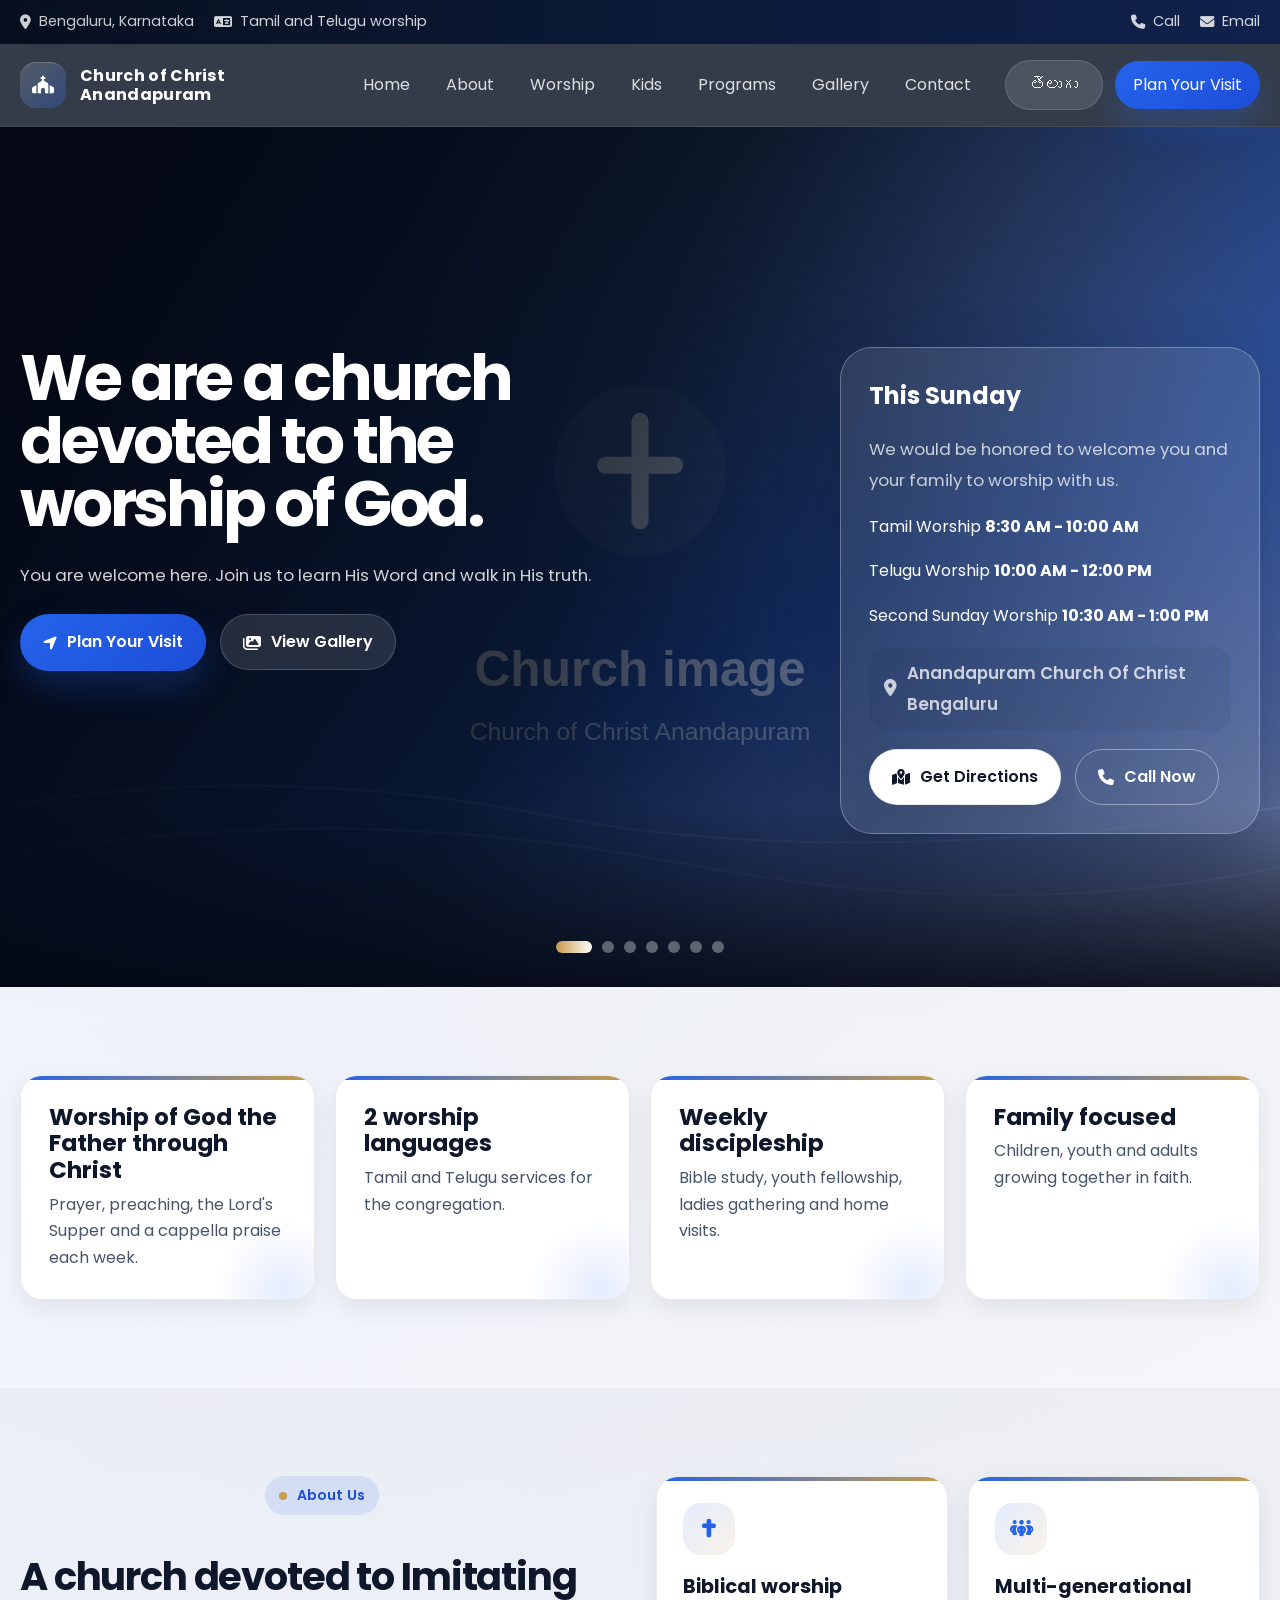
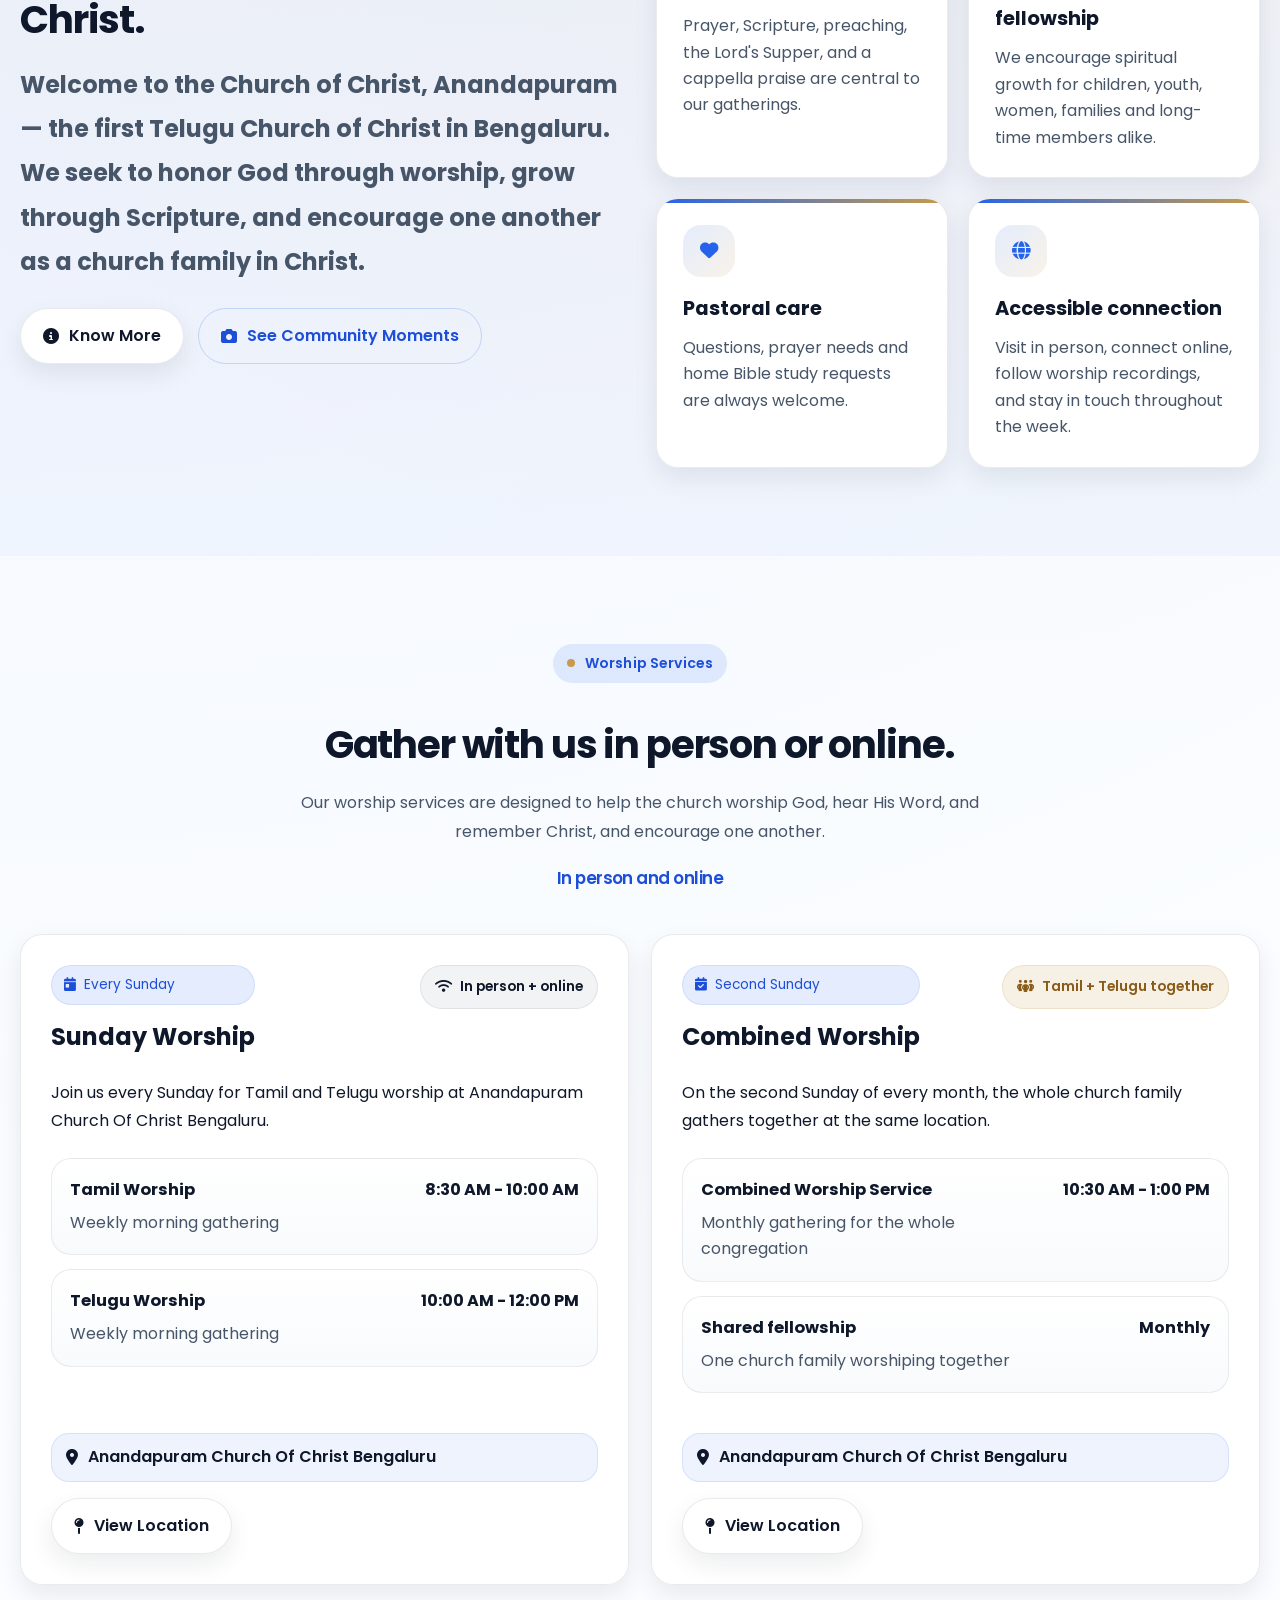
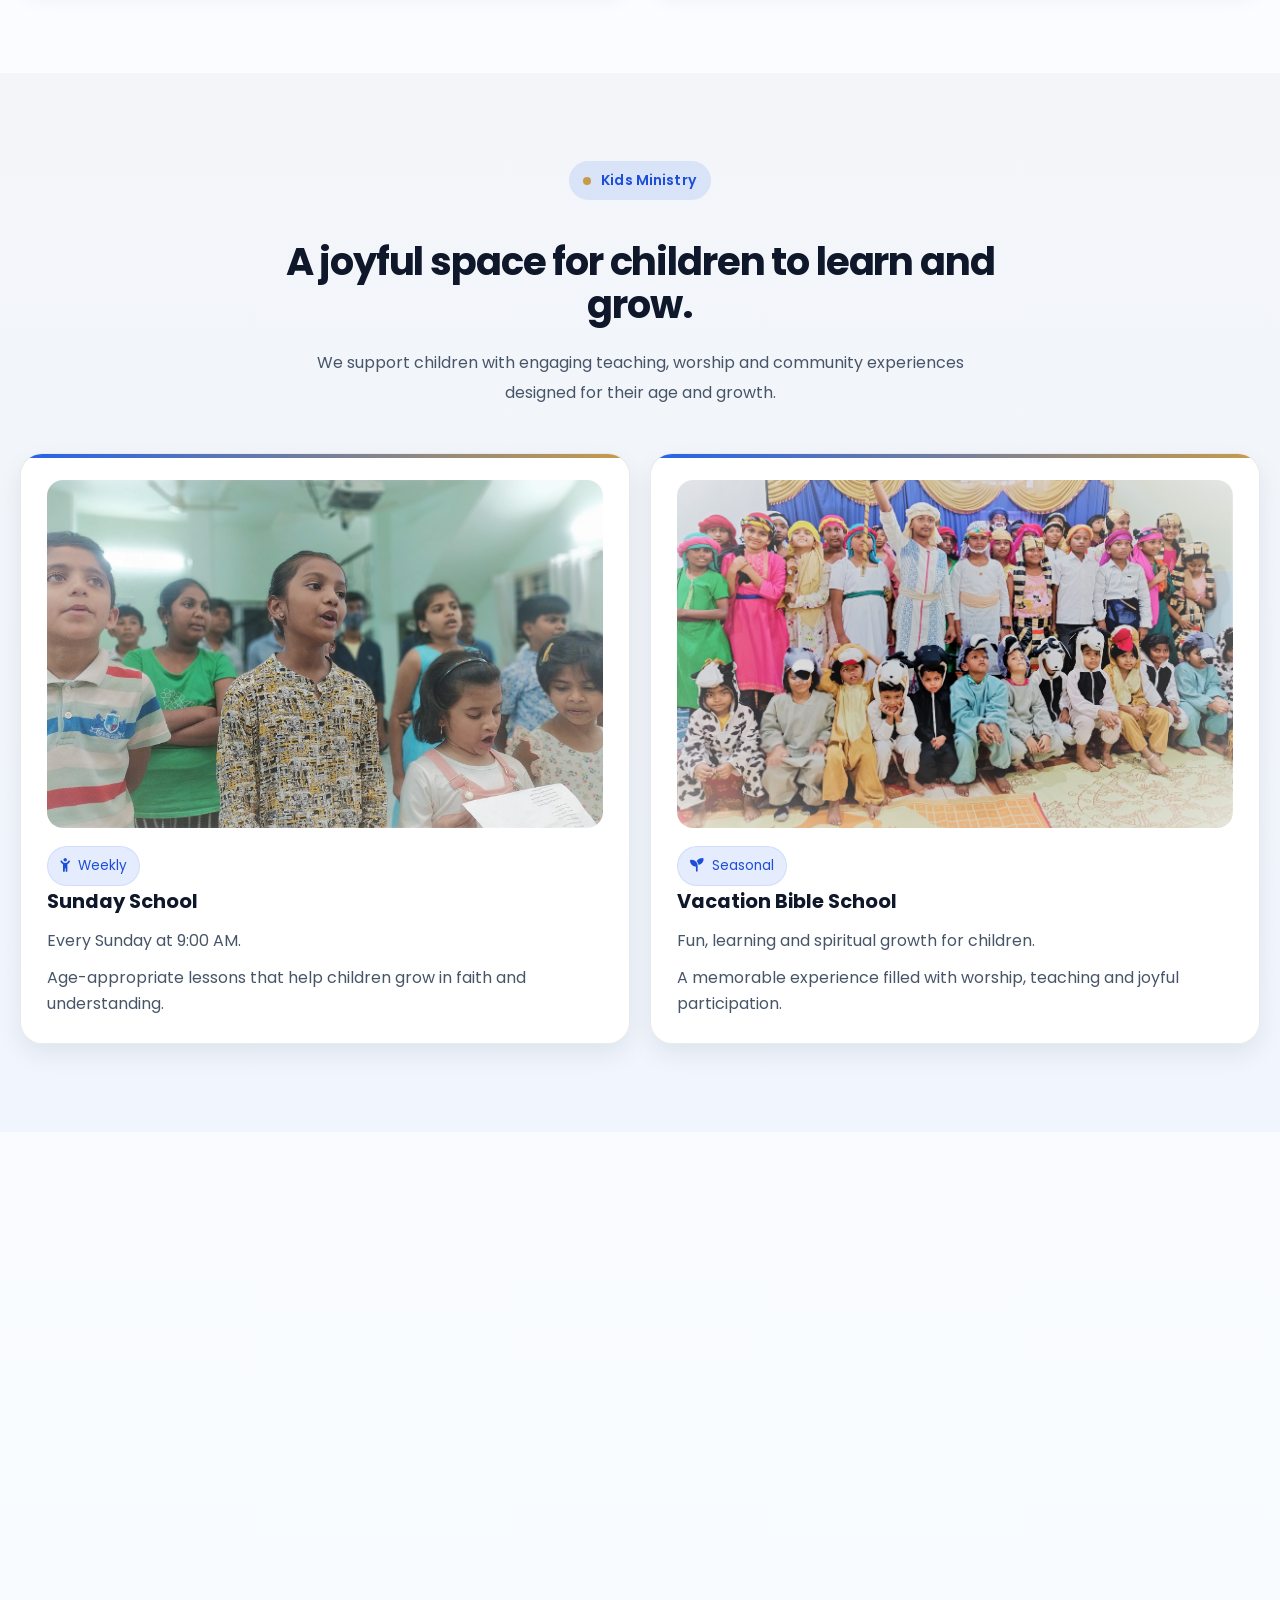
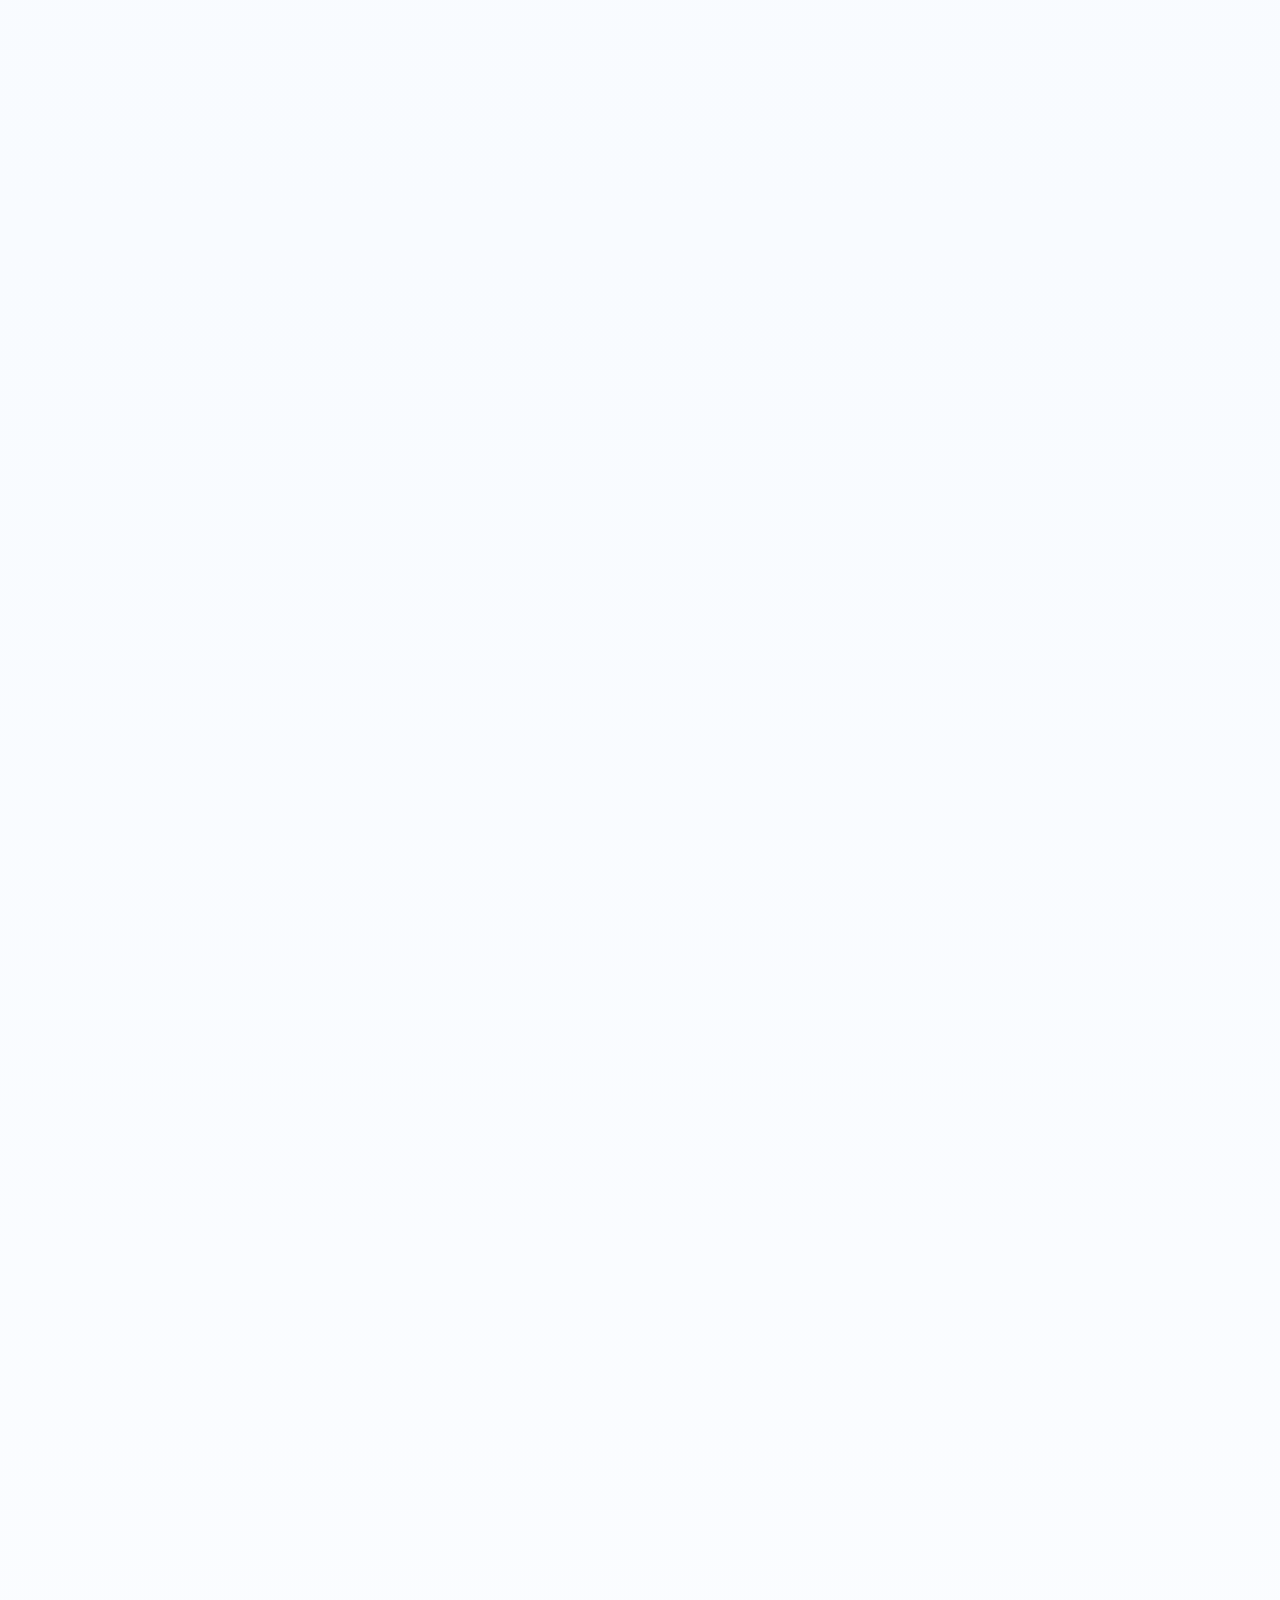
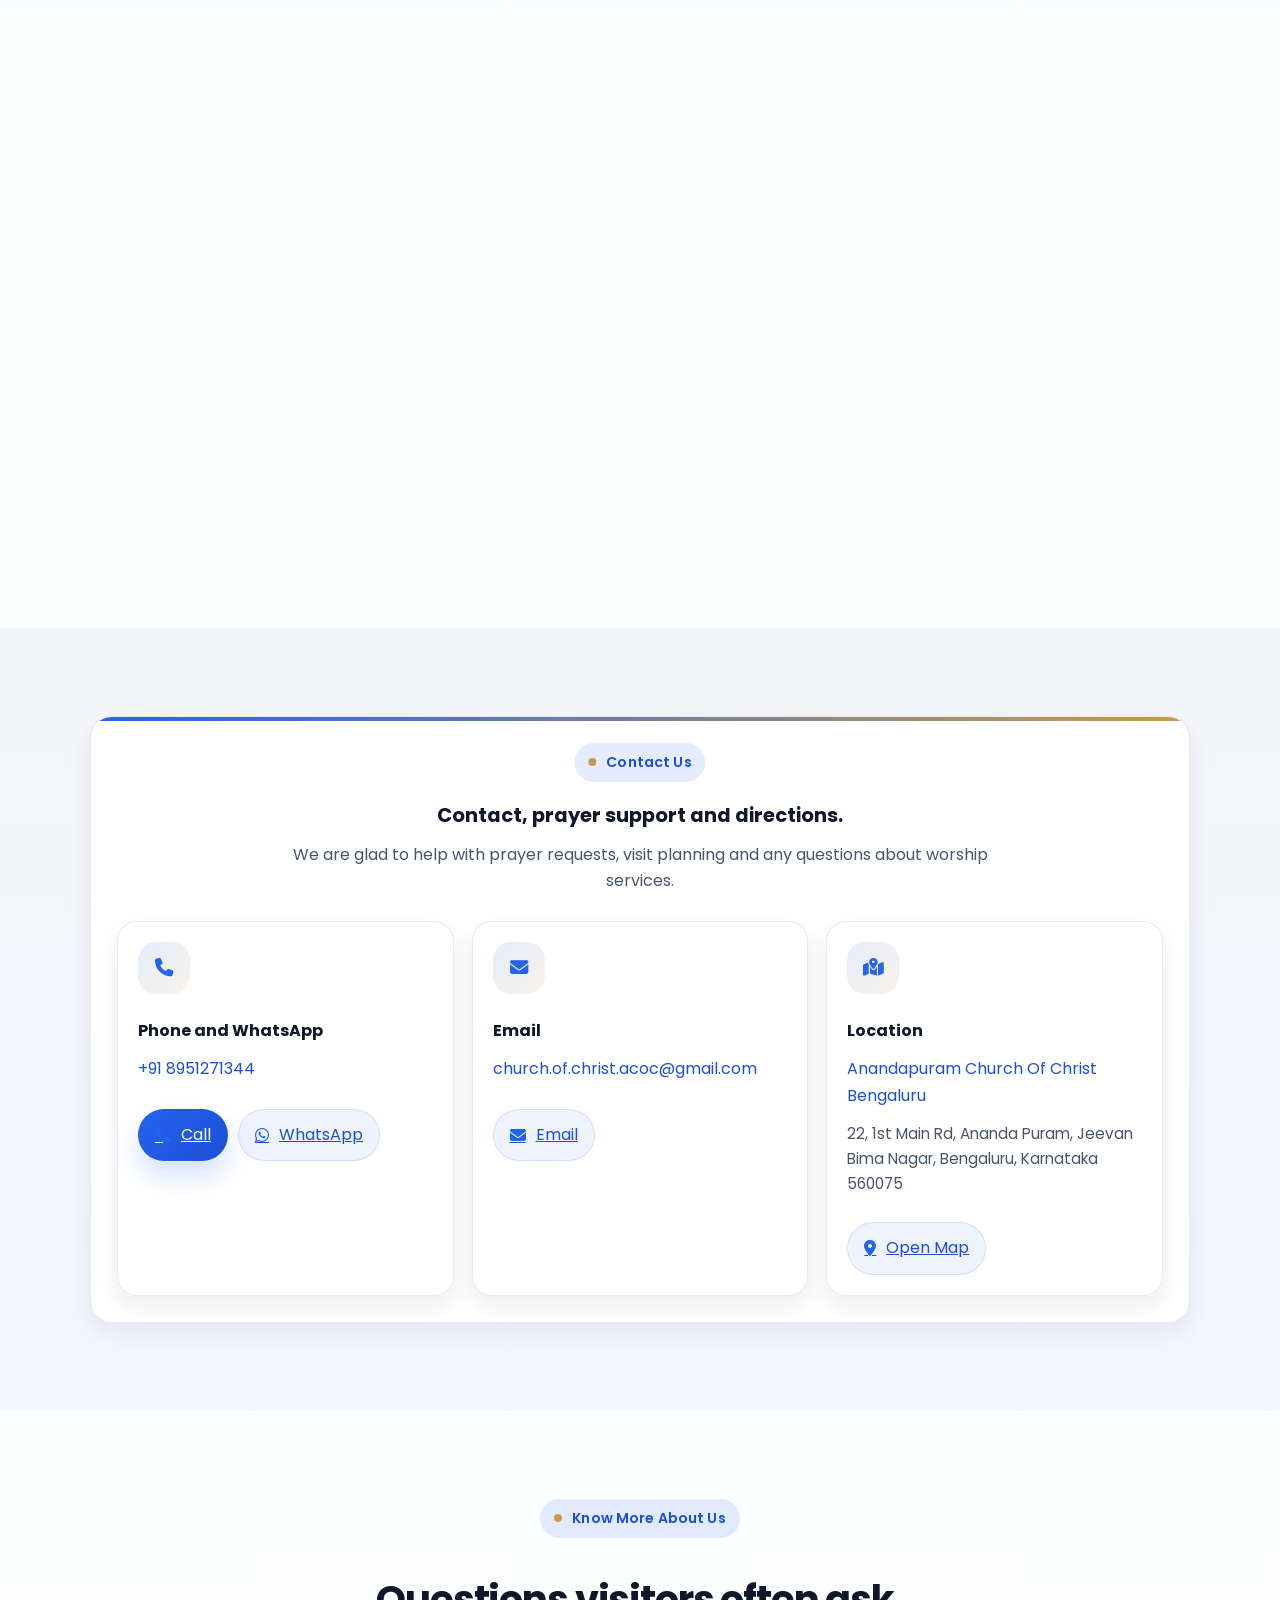
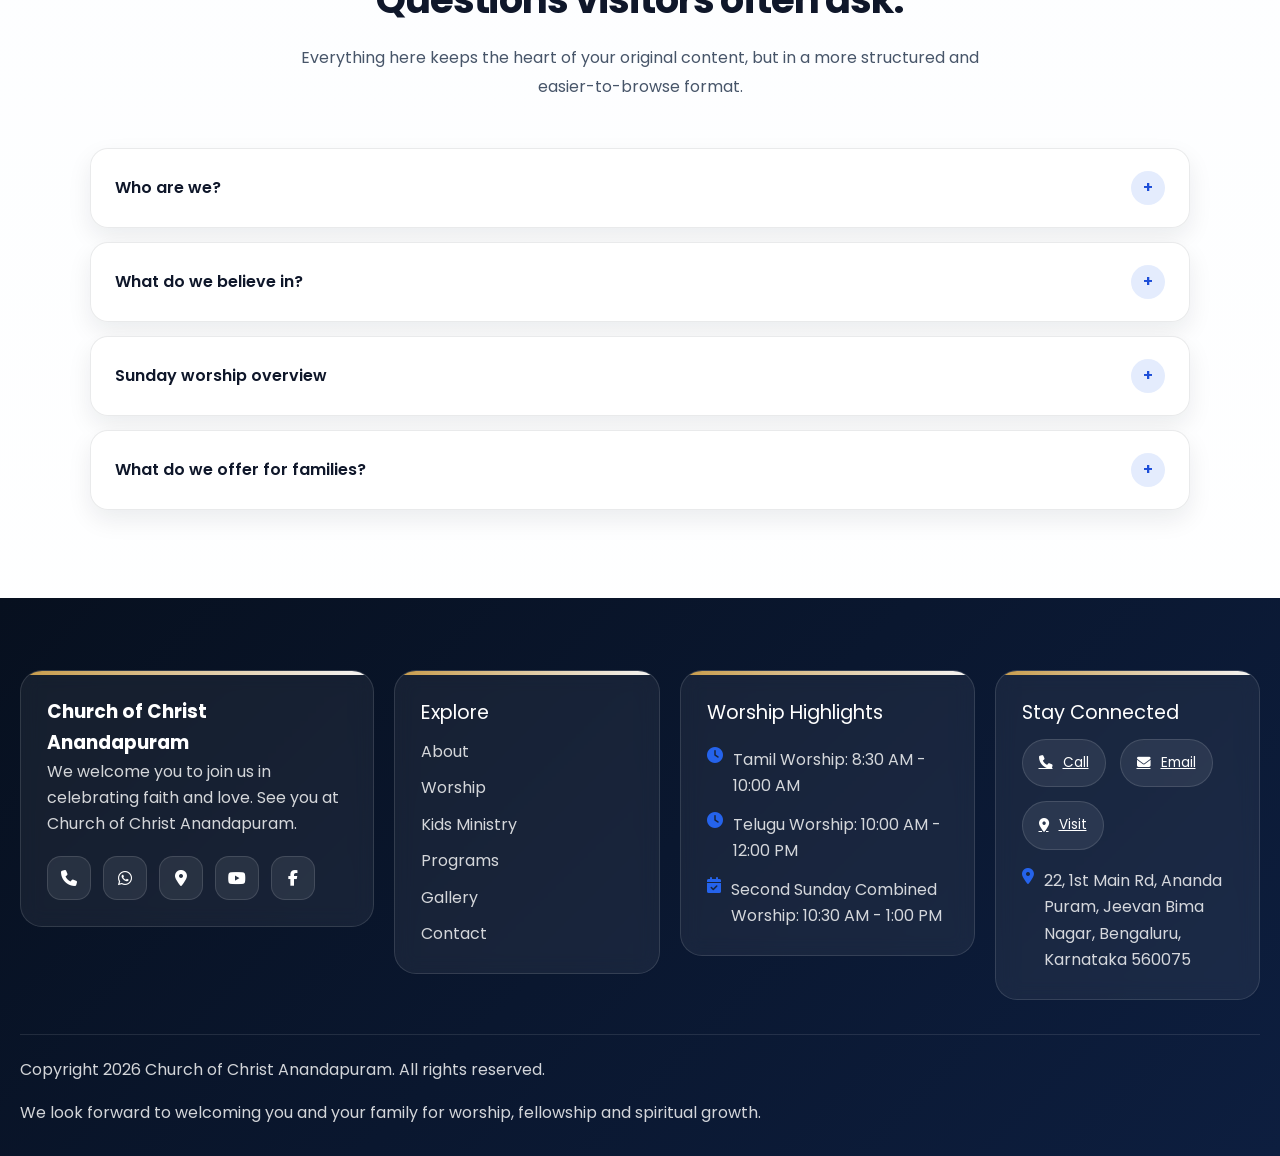
==== commit 354ccb1d: "Website version v1.0" ====
--- a/index.html
+++ b/index.html
@@ -102,7 +102,6 @@
         <img src="cimage32.jpg" class="slide">
         <img src="sports.JPG" class="slide">
         <img src="sundayschool.jpg" class="slide">
-
       </div>
 
       <div class="container hero-grid">
--- a/styles.css
+++ b/styles.css
@@ -1632,7 +1632,14 @@
 .footer-note {
   color: rgba(255, 255, 255, 0.66);
 }
-
+.faq-container {
+  max-width: 1100px;
+  margin: 0 auto;
+}
+
+.faq-item {
+  border-radius: 18px;
+}
 .scroll-top-btn {
   position: fixed;
   right: 22px;
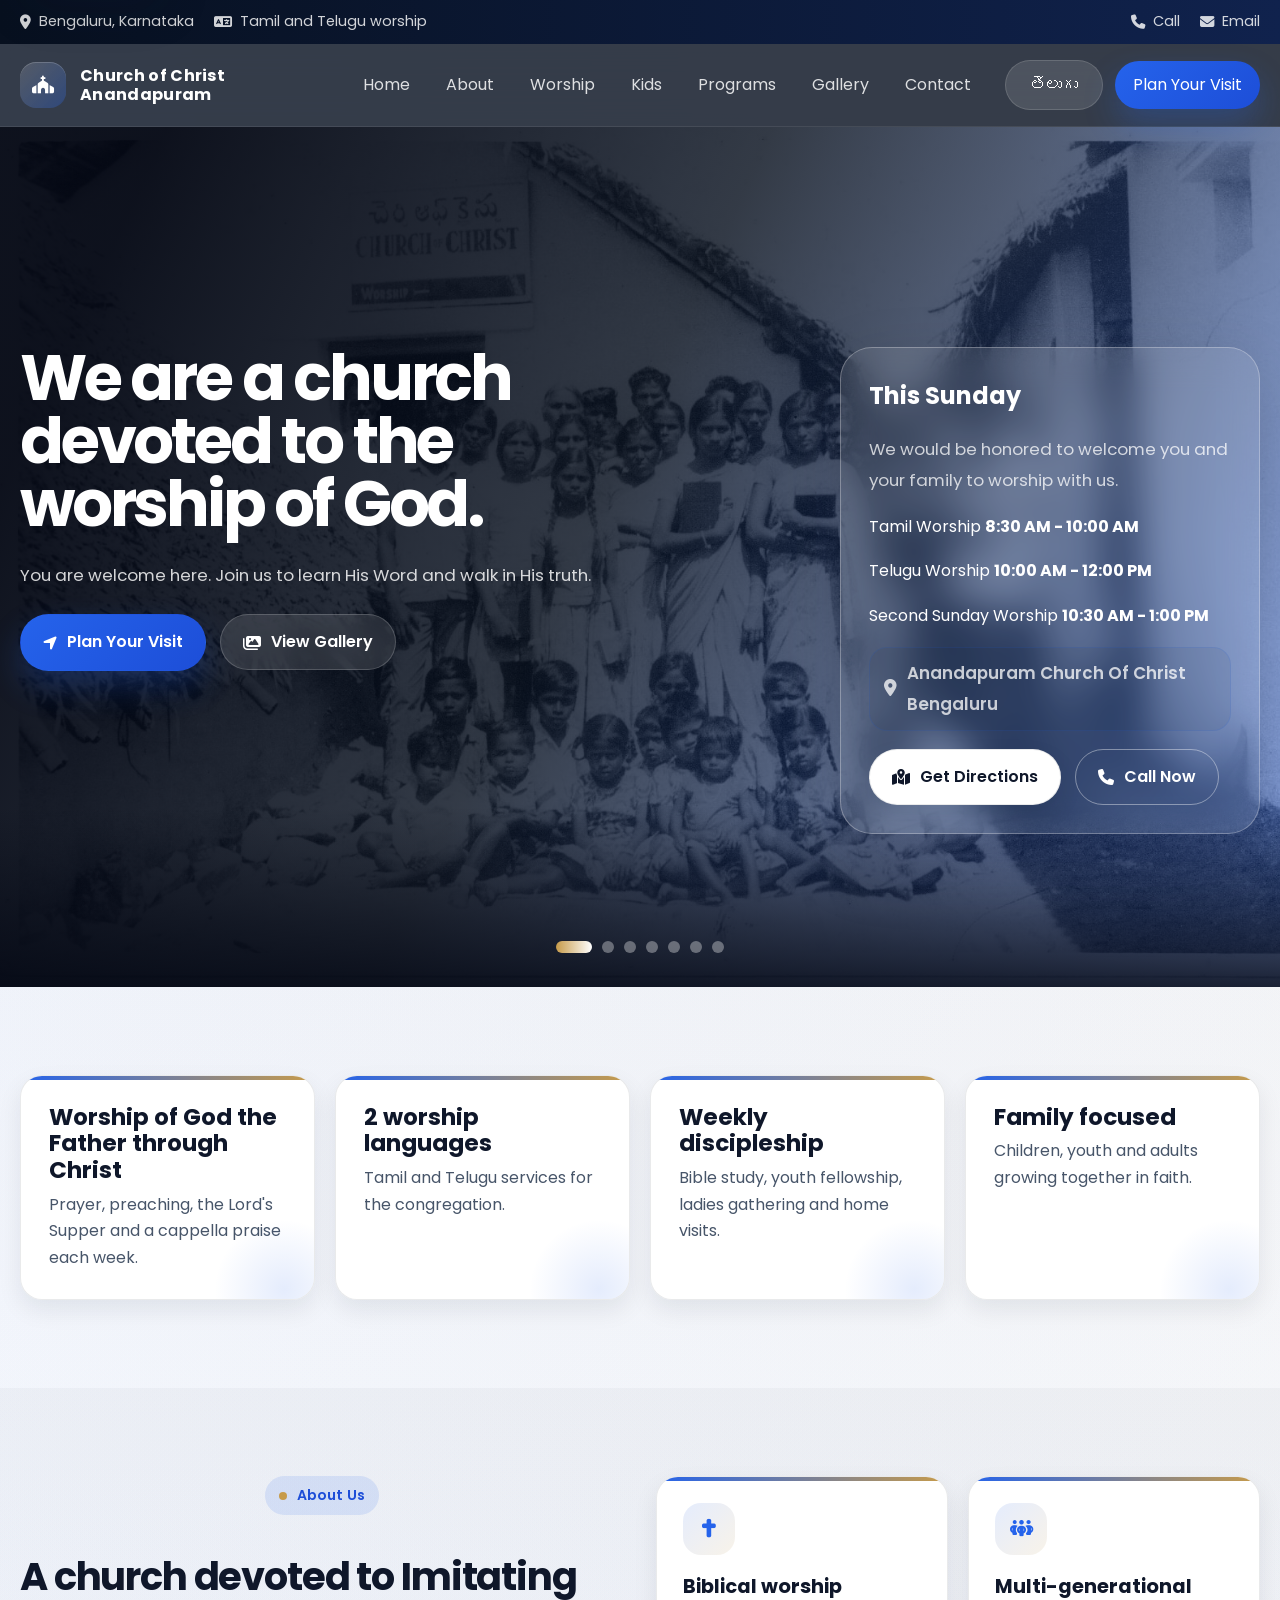
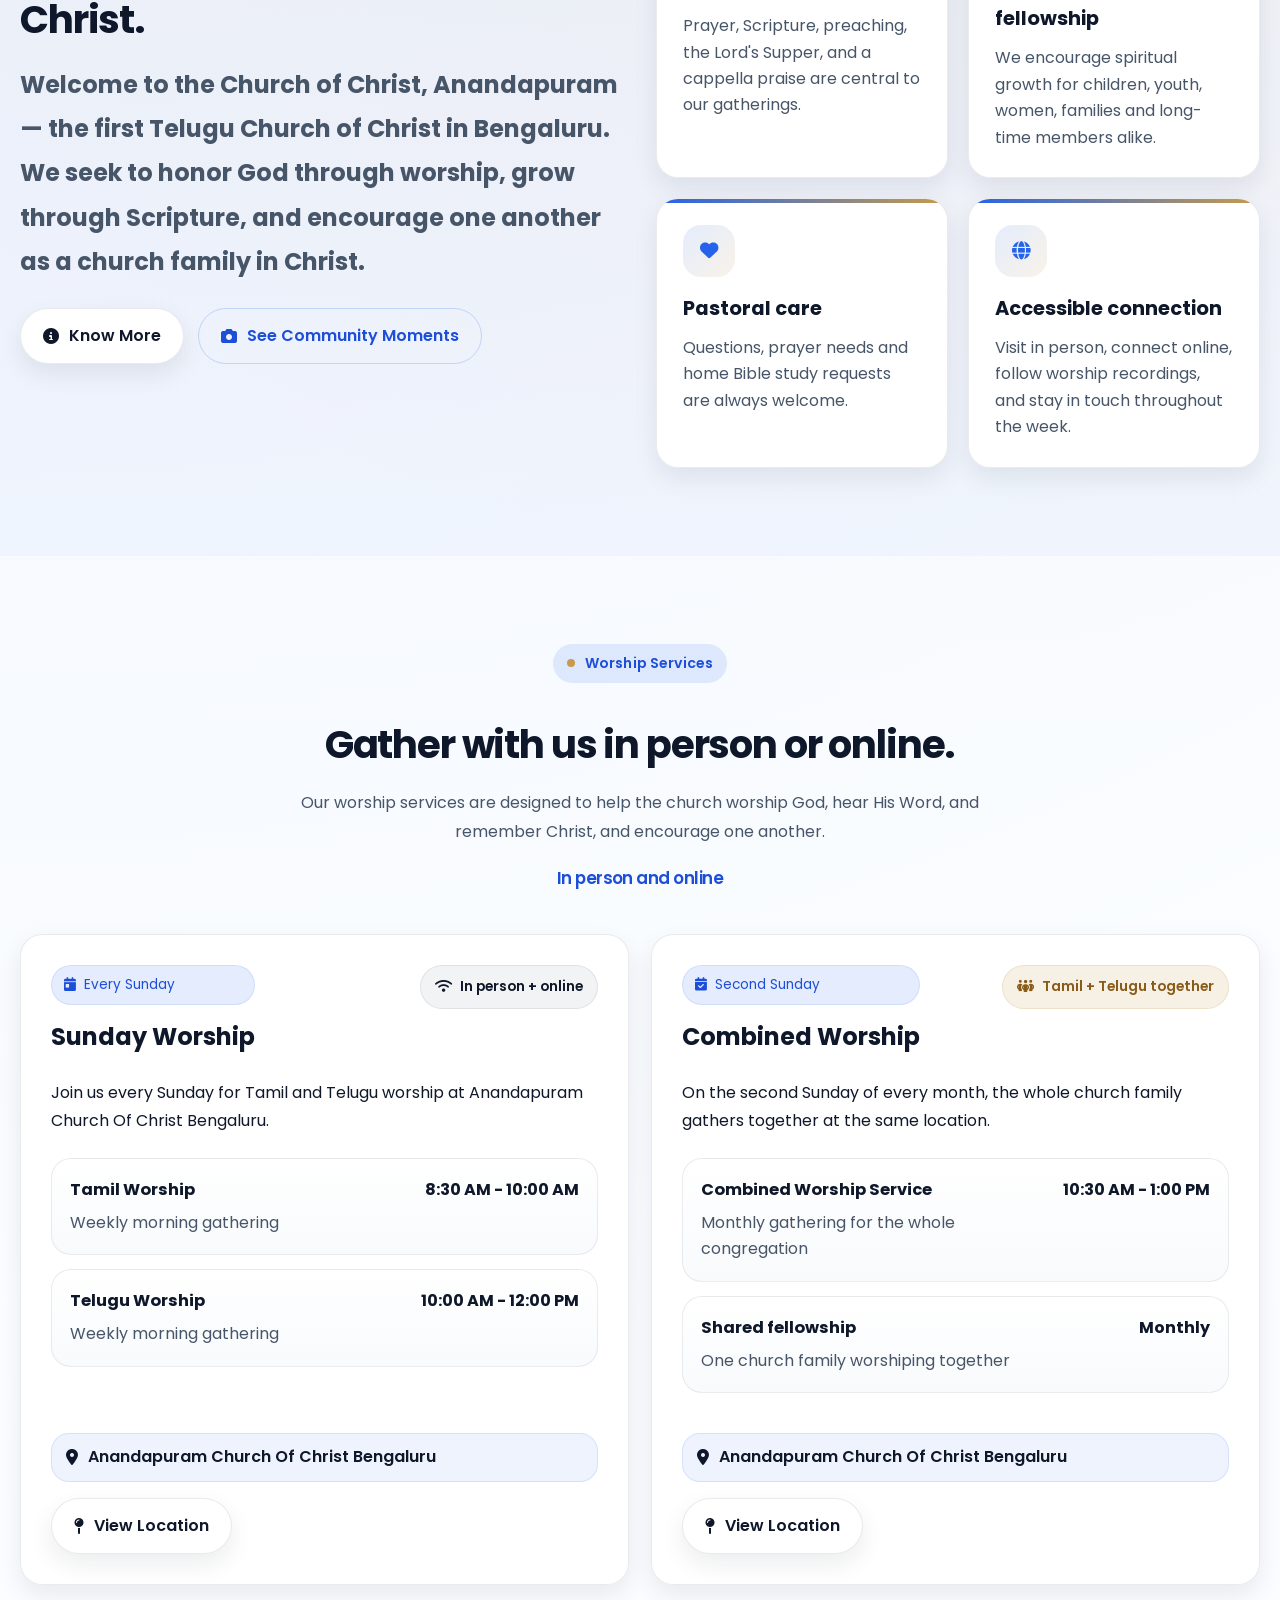
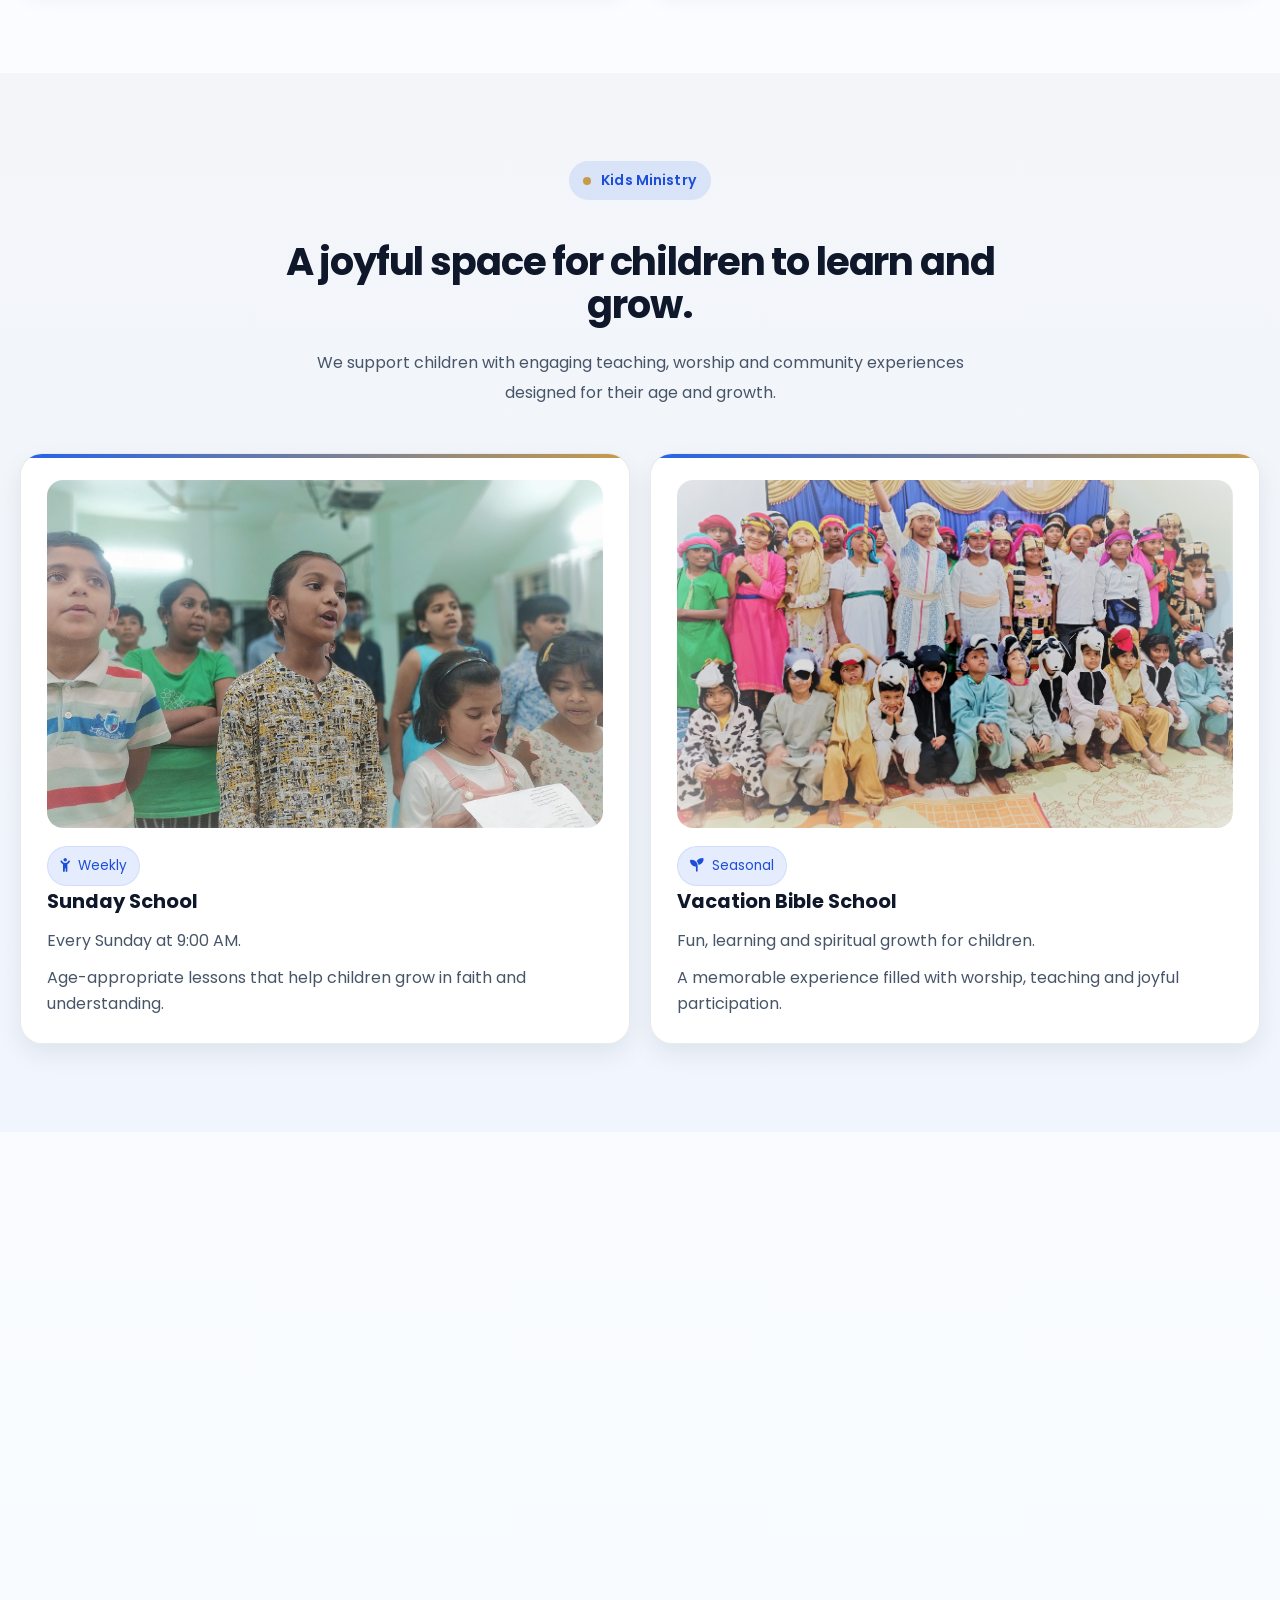
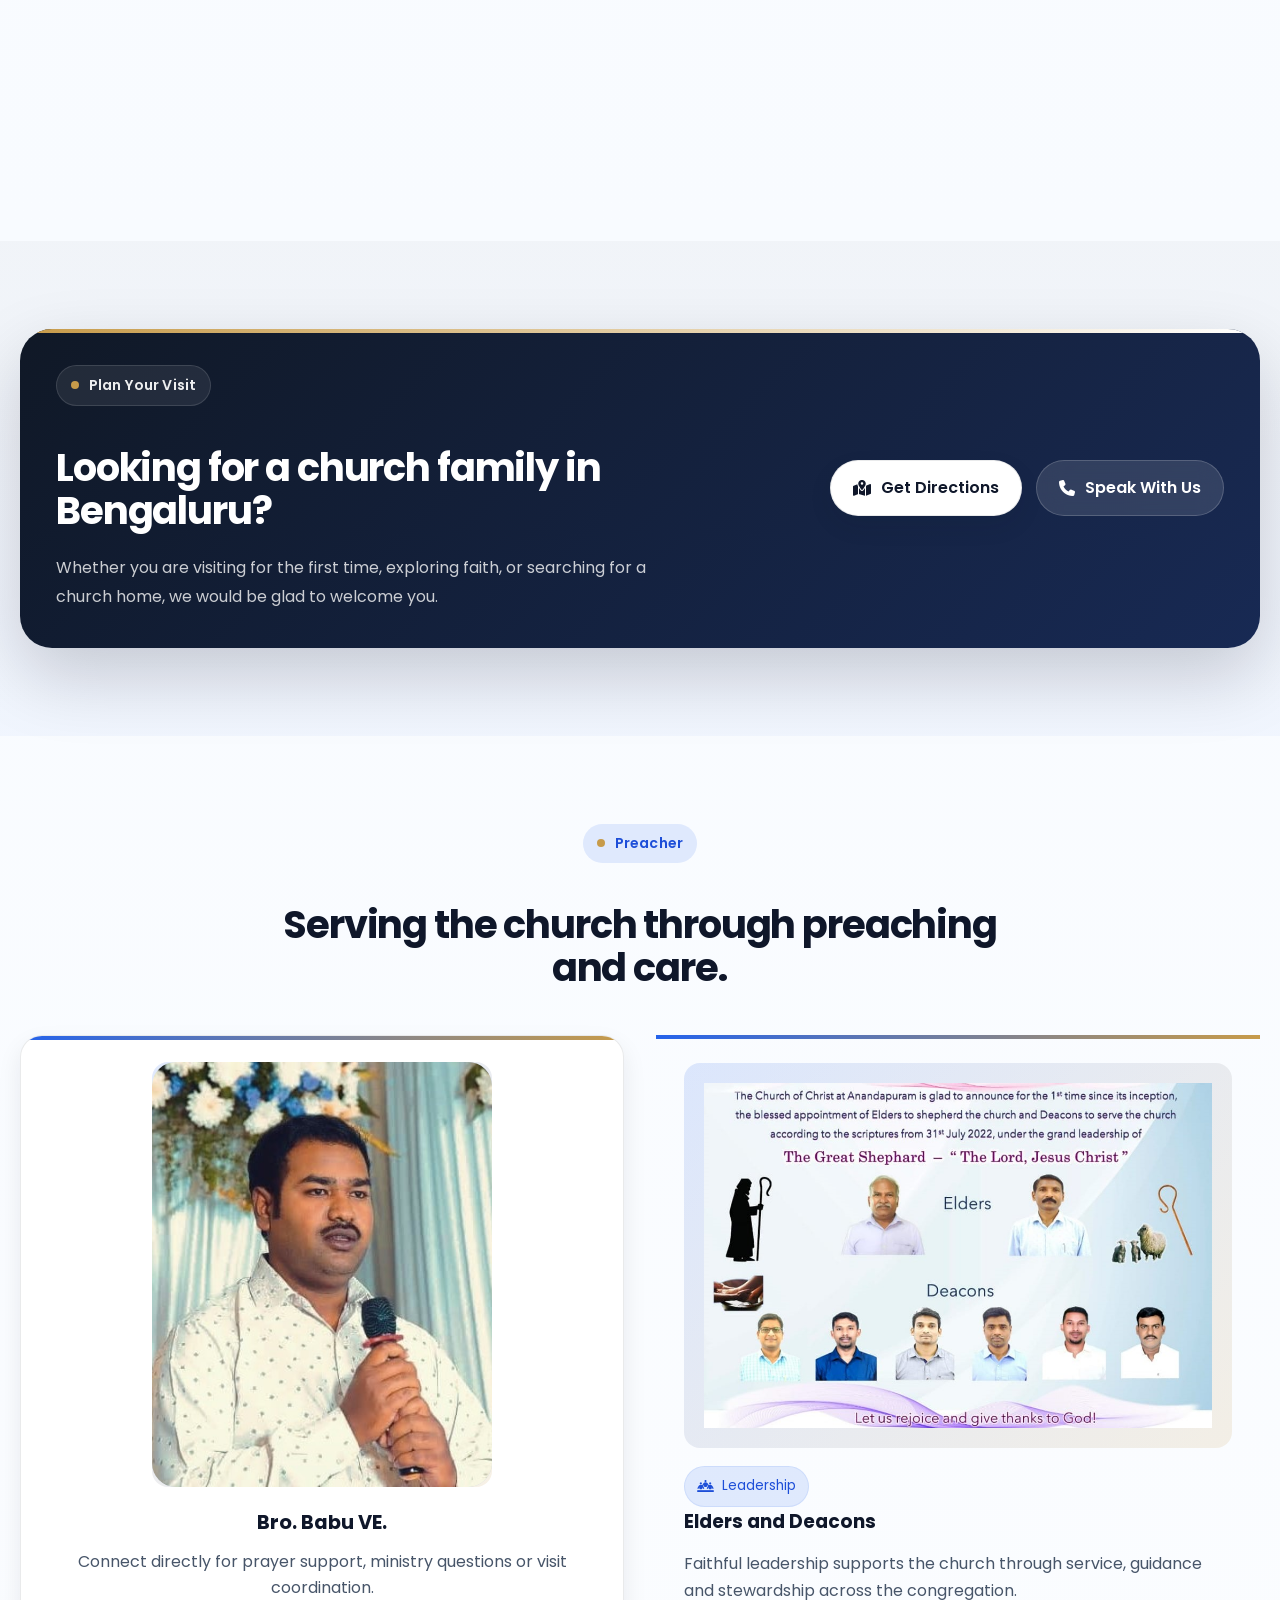
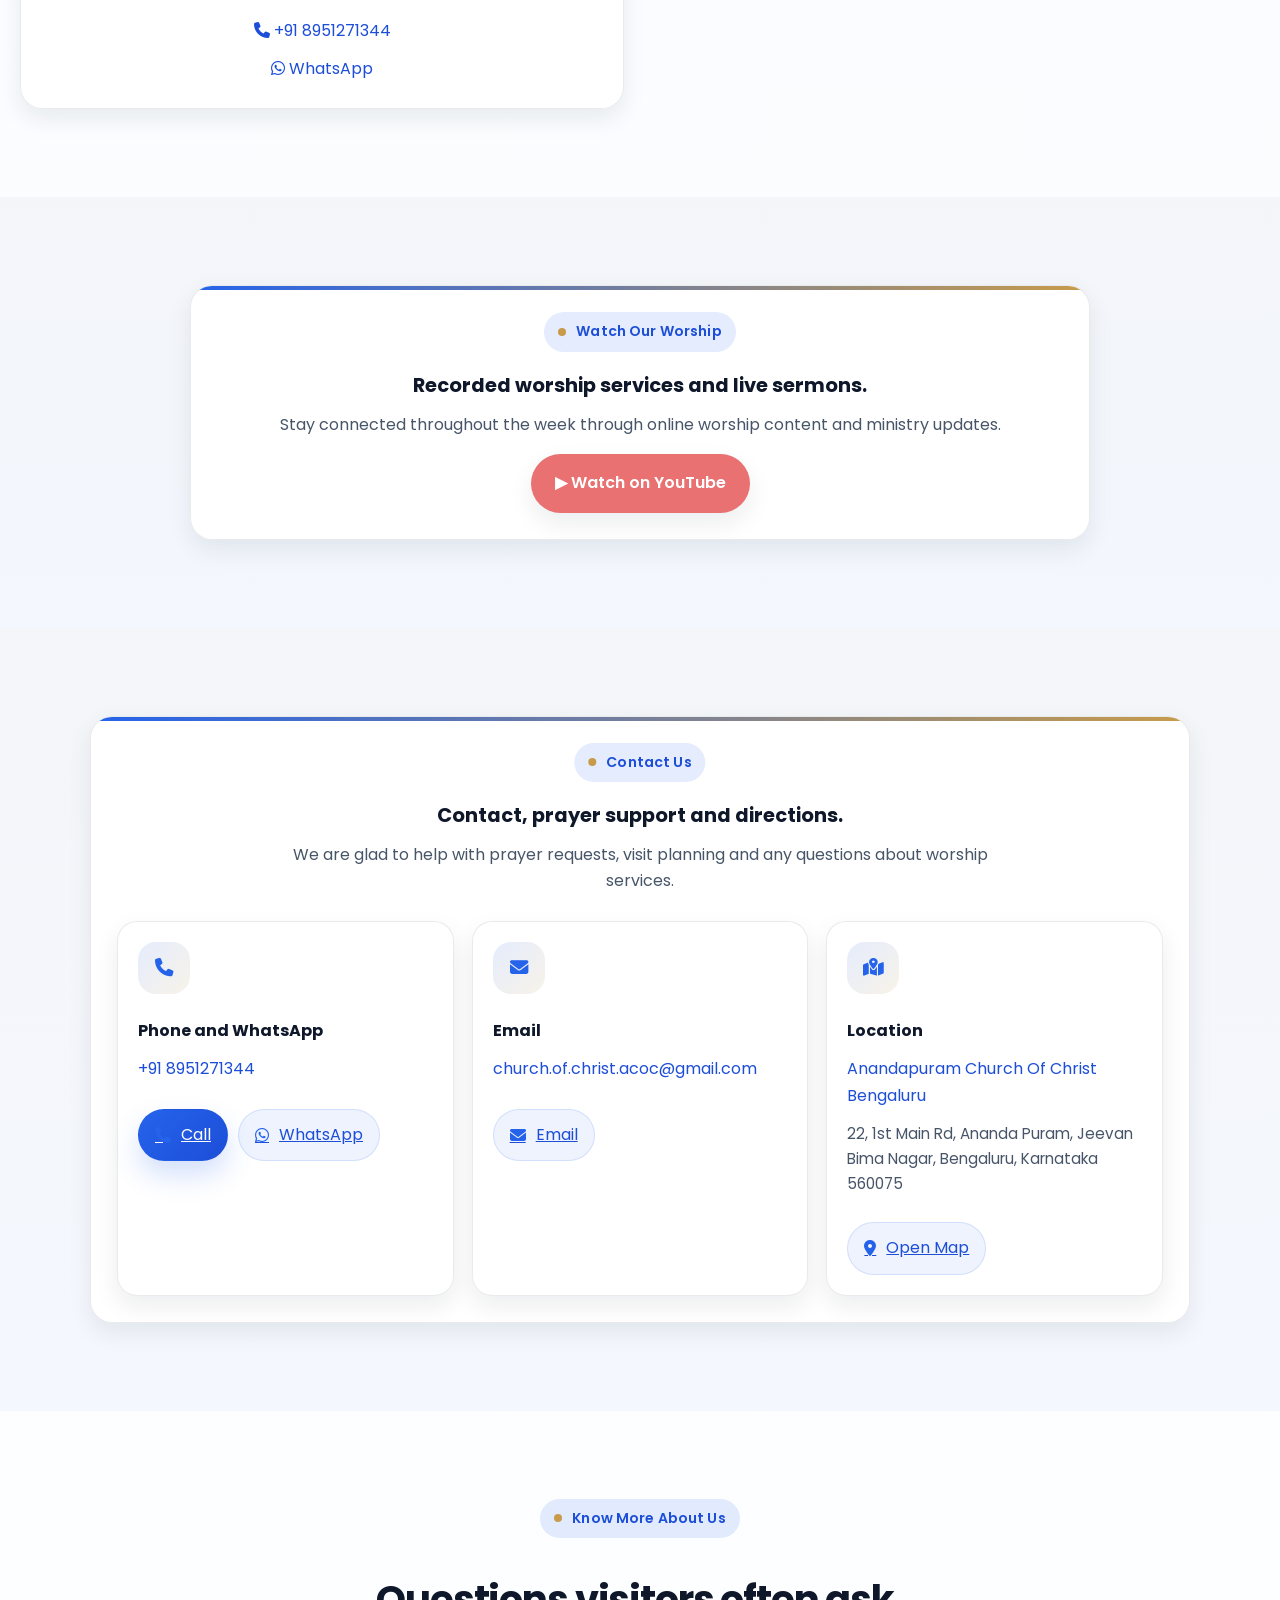
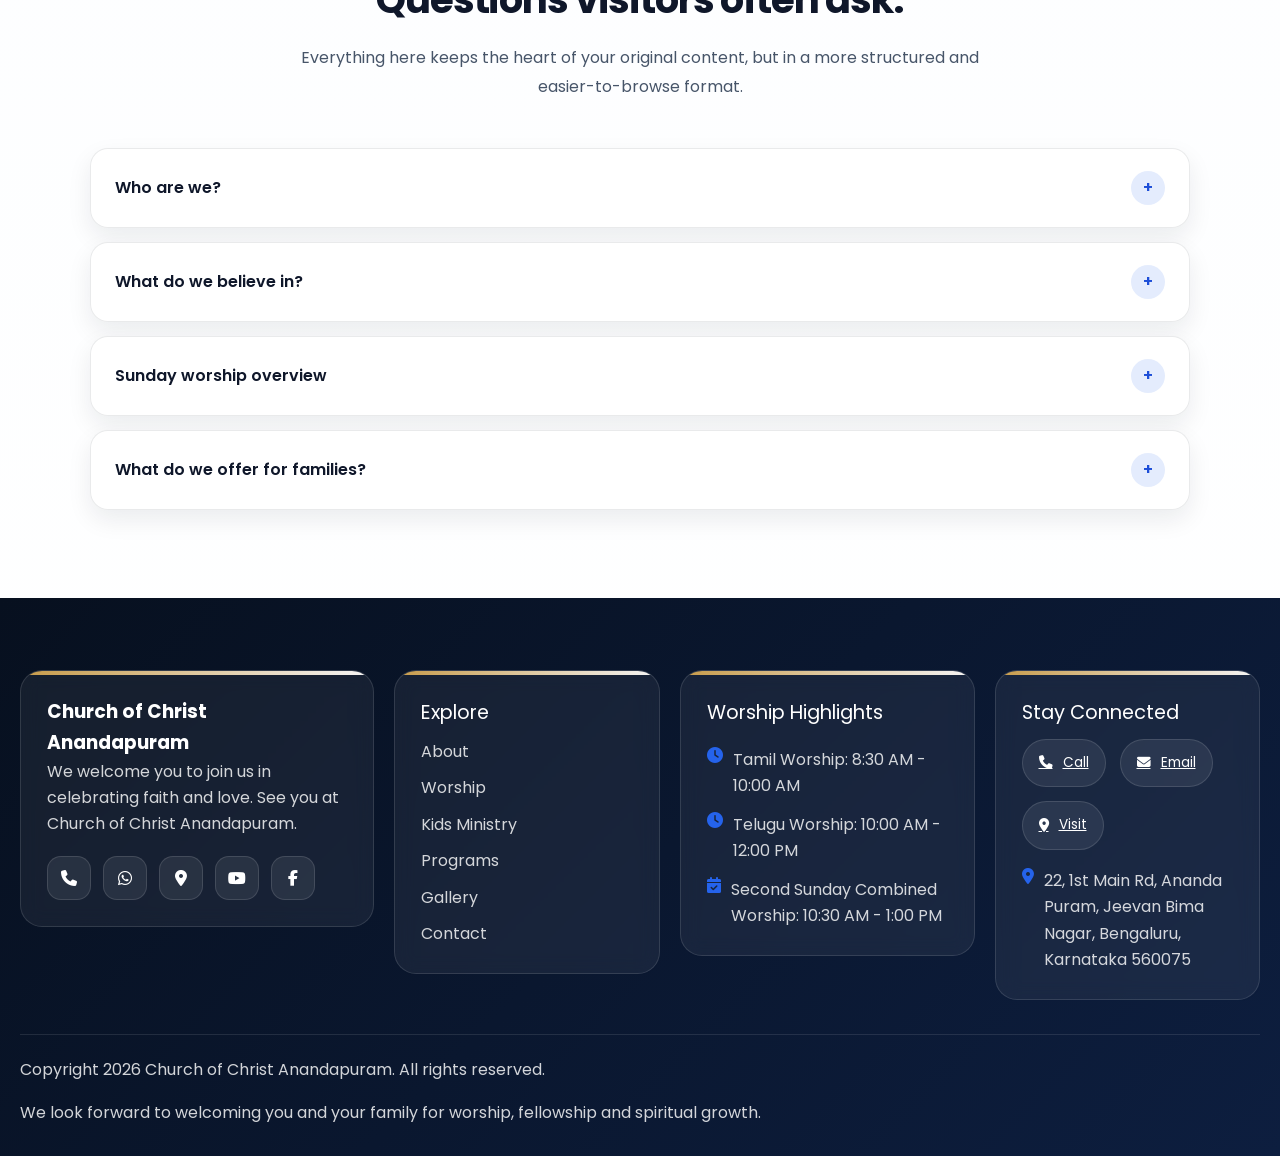
==== commit 21ce3fb6: "Update index.html" ====
--- a/index.html
+++ b/index.html
@@ -95,7 +95,7 @@
   <main id="main-content">
     <section class="hero" id="home">
       <div class="hero-slider" aria-hidden="true">
-        <img src="gallery.jpeg" class="slide active">
+        <img src="Gallery.jpeg" class="slide active">
         <img src="main3.jpg" class="slide">
         <img src="first.jpeg" class="slide active">
         <img src="Church Group Photo 4.JPG" class="slide active">
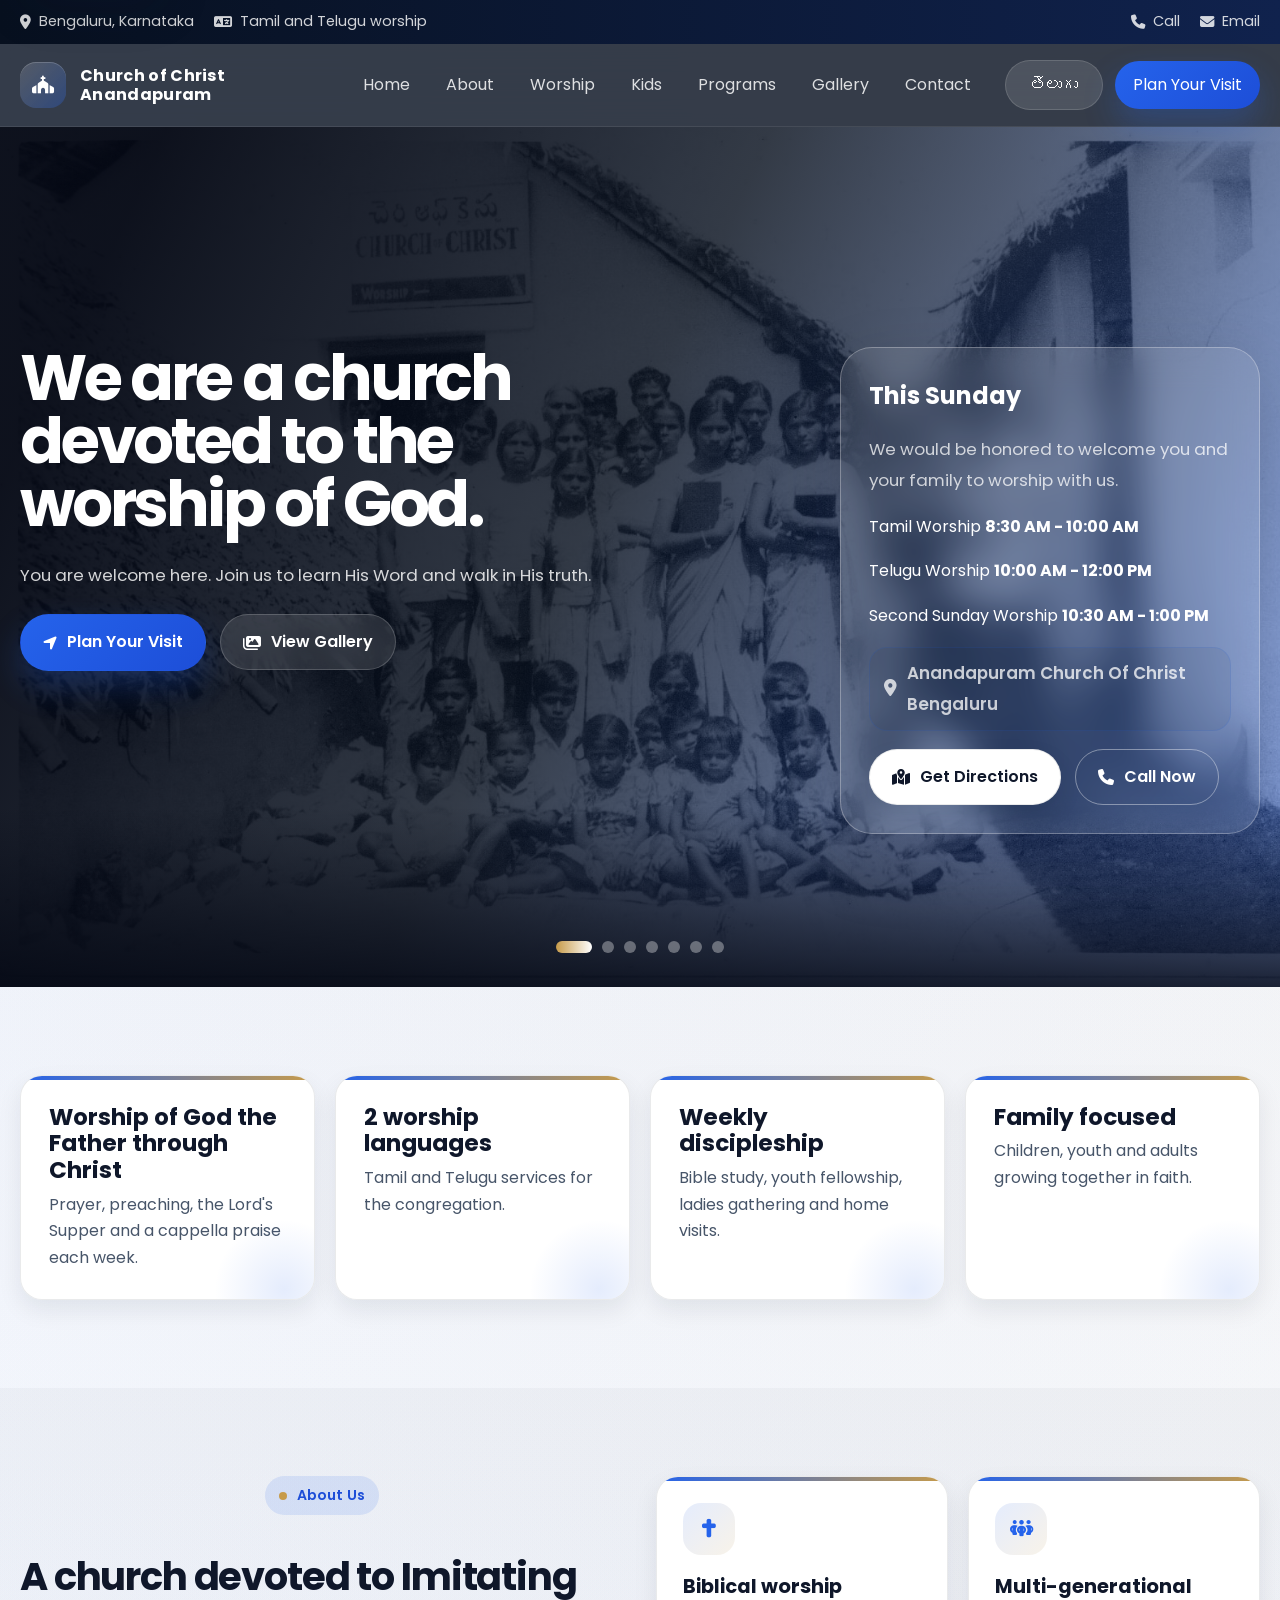
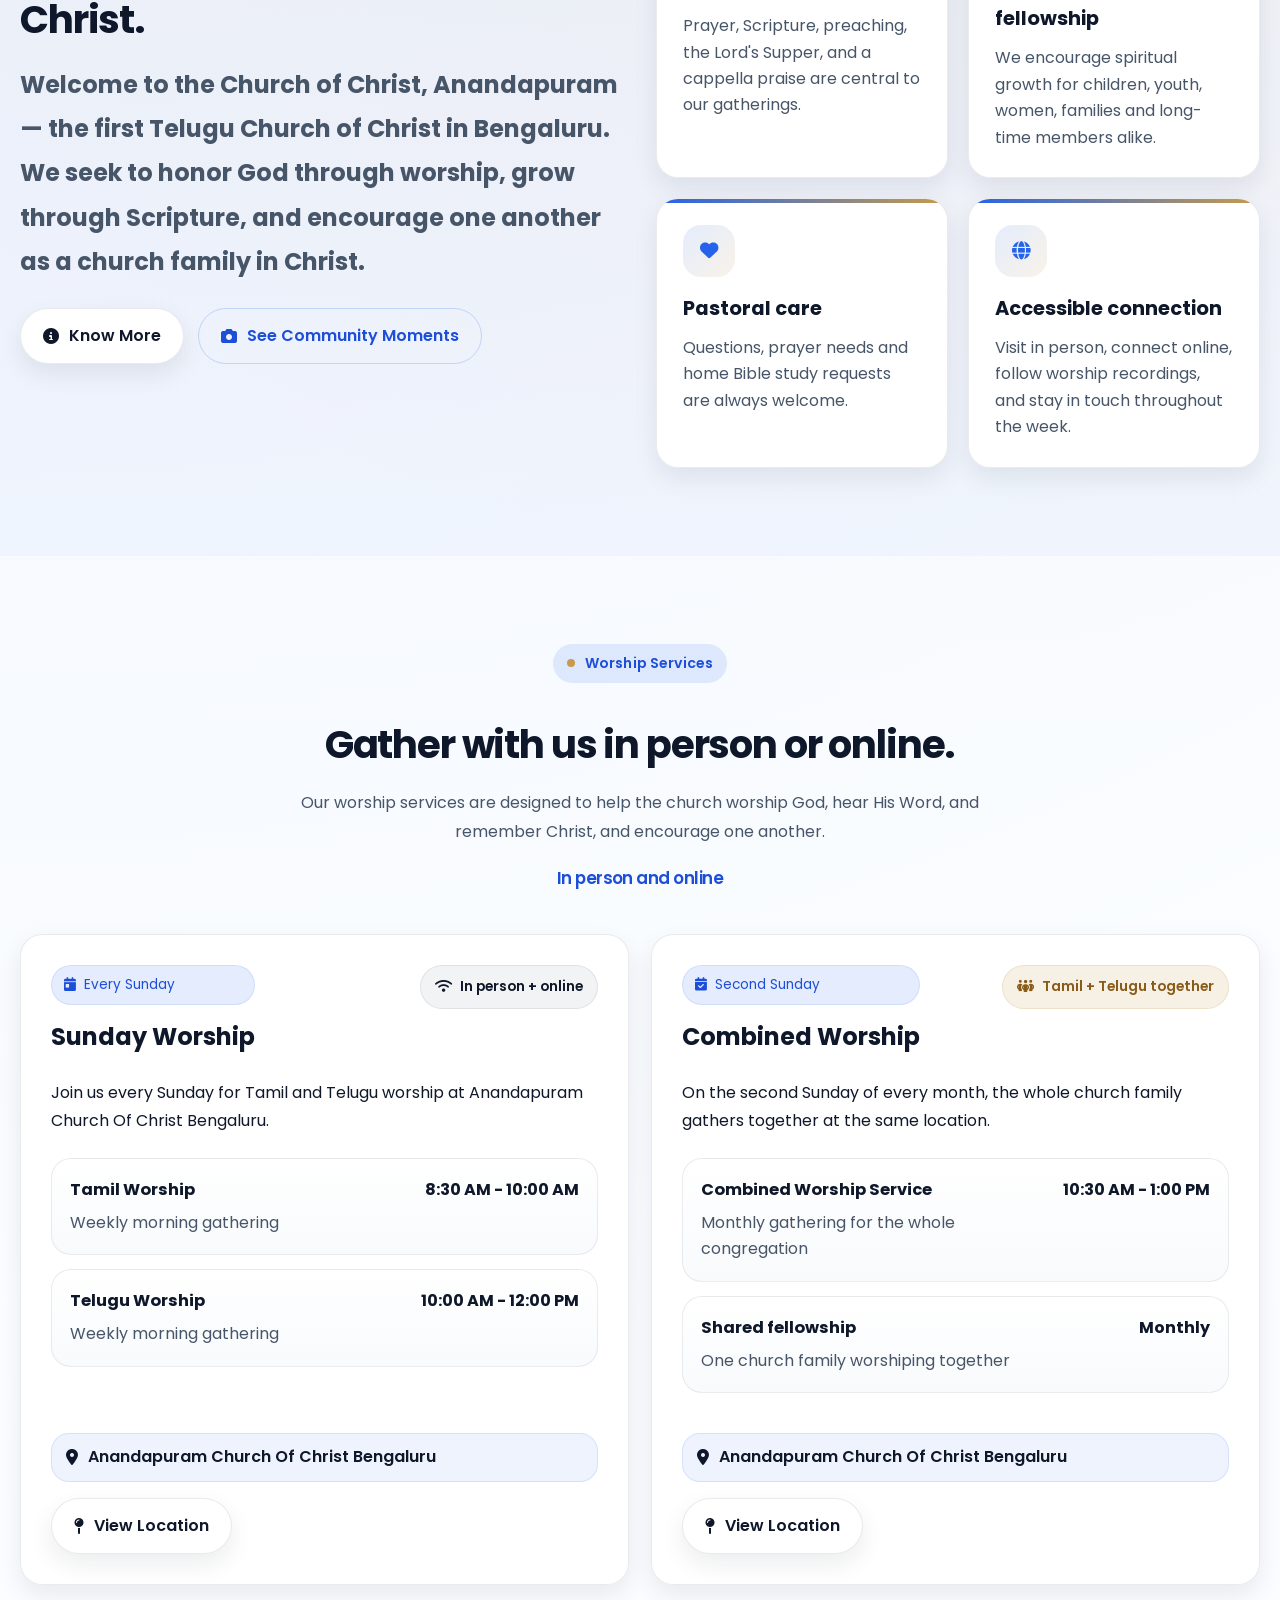
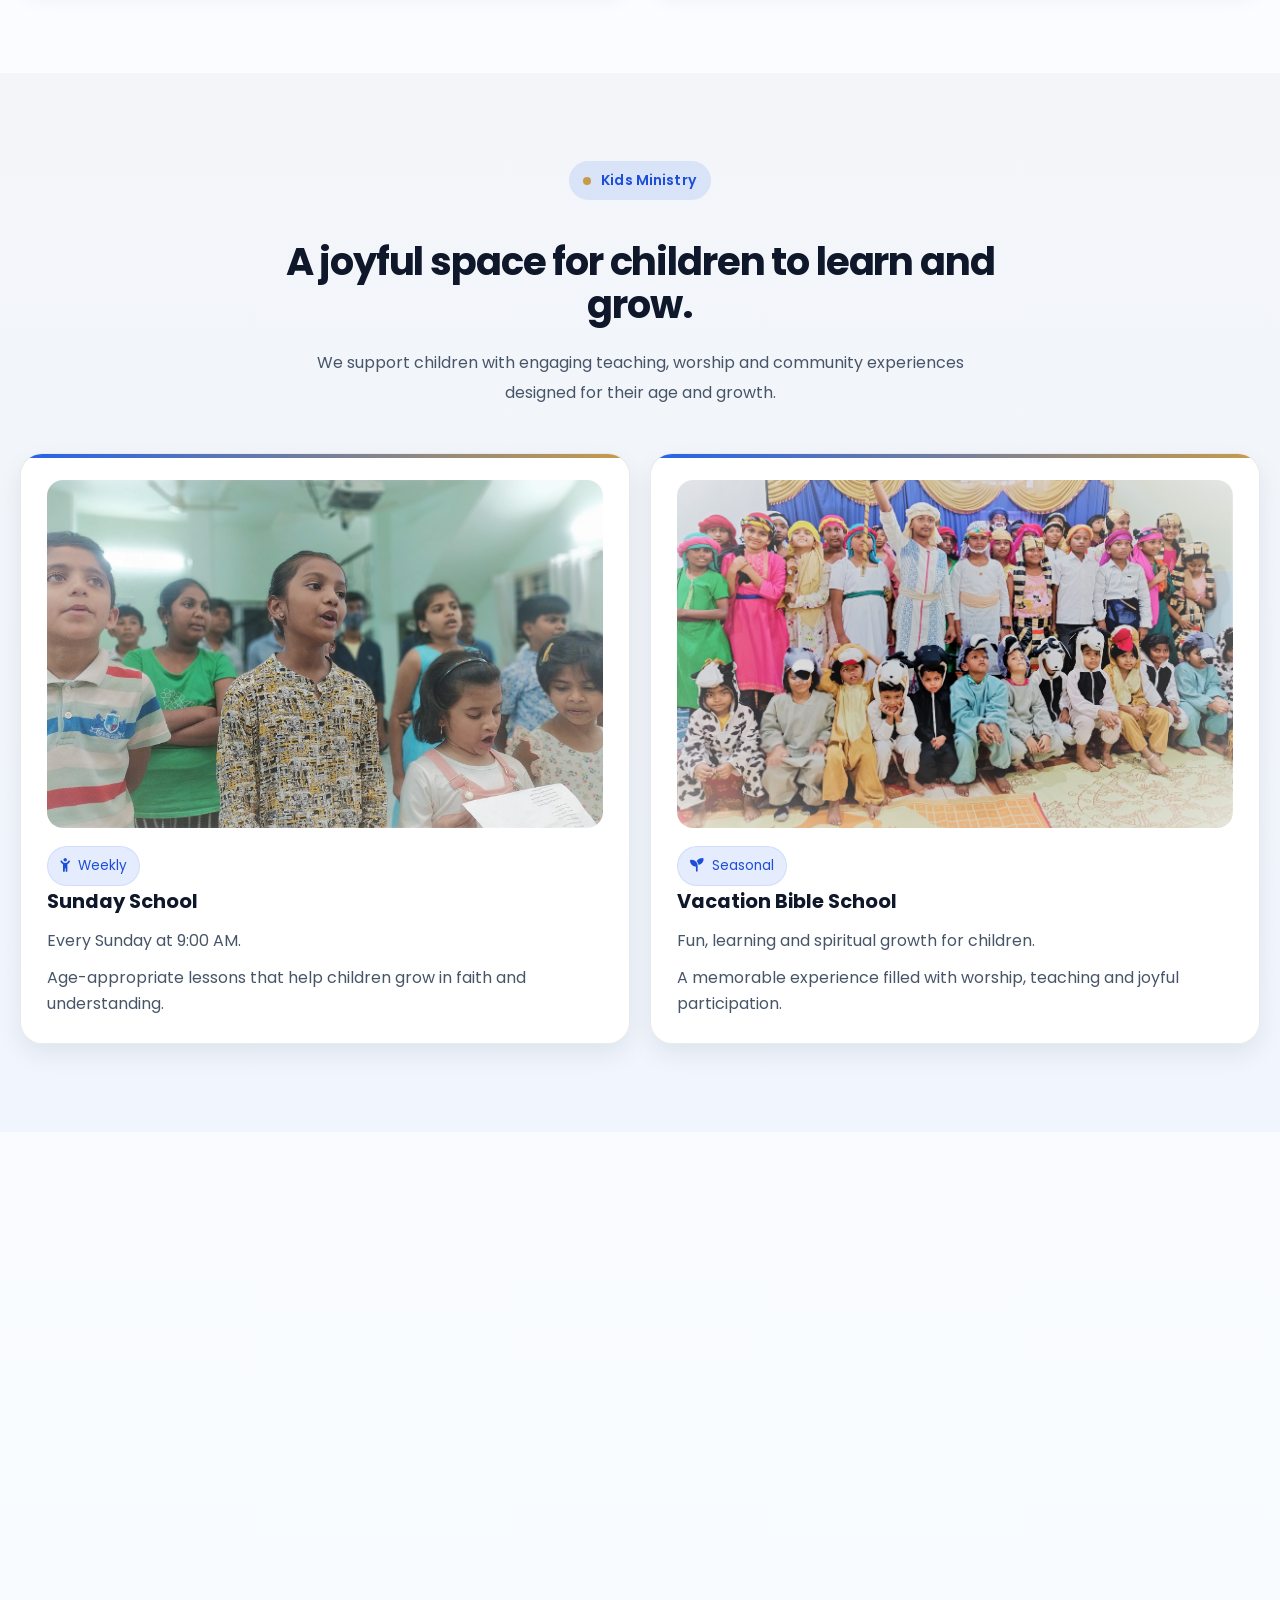
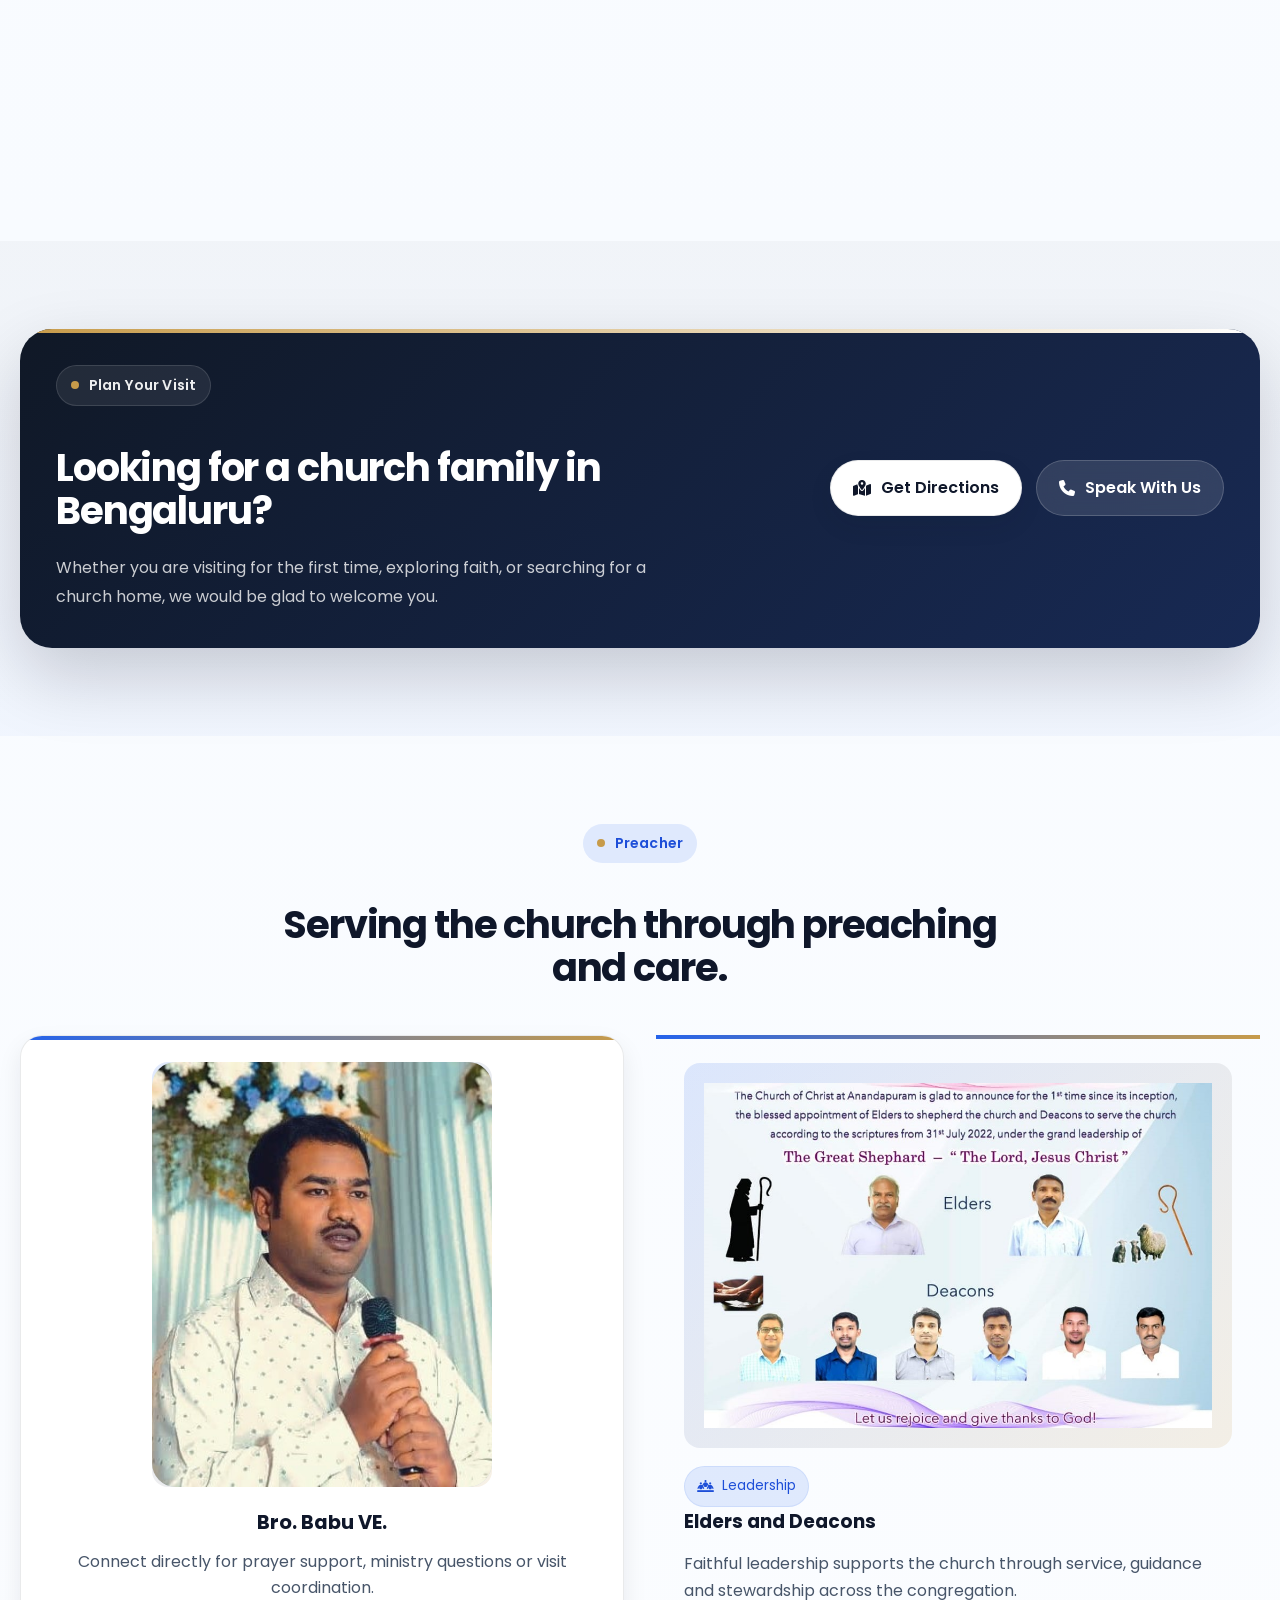
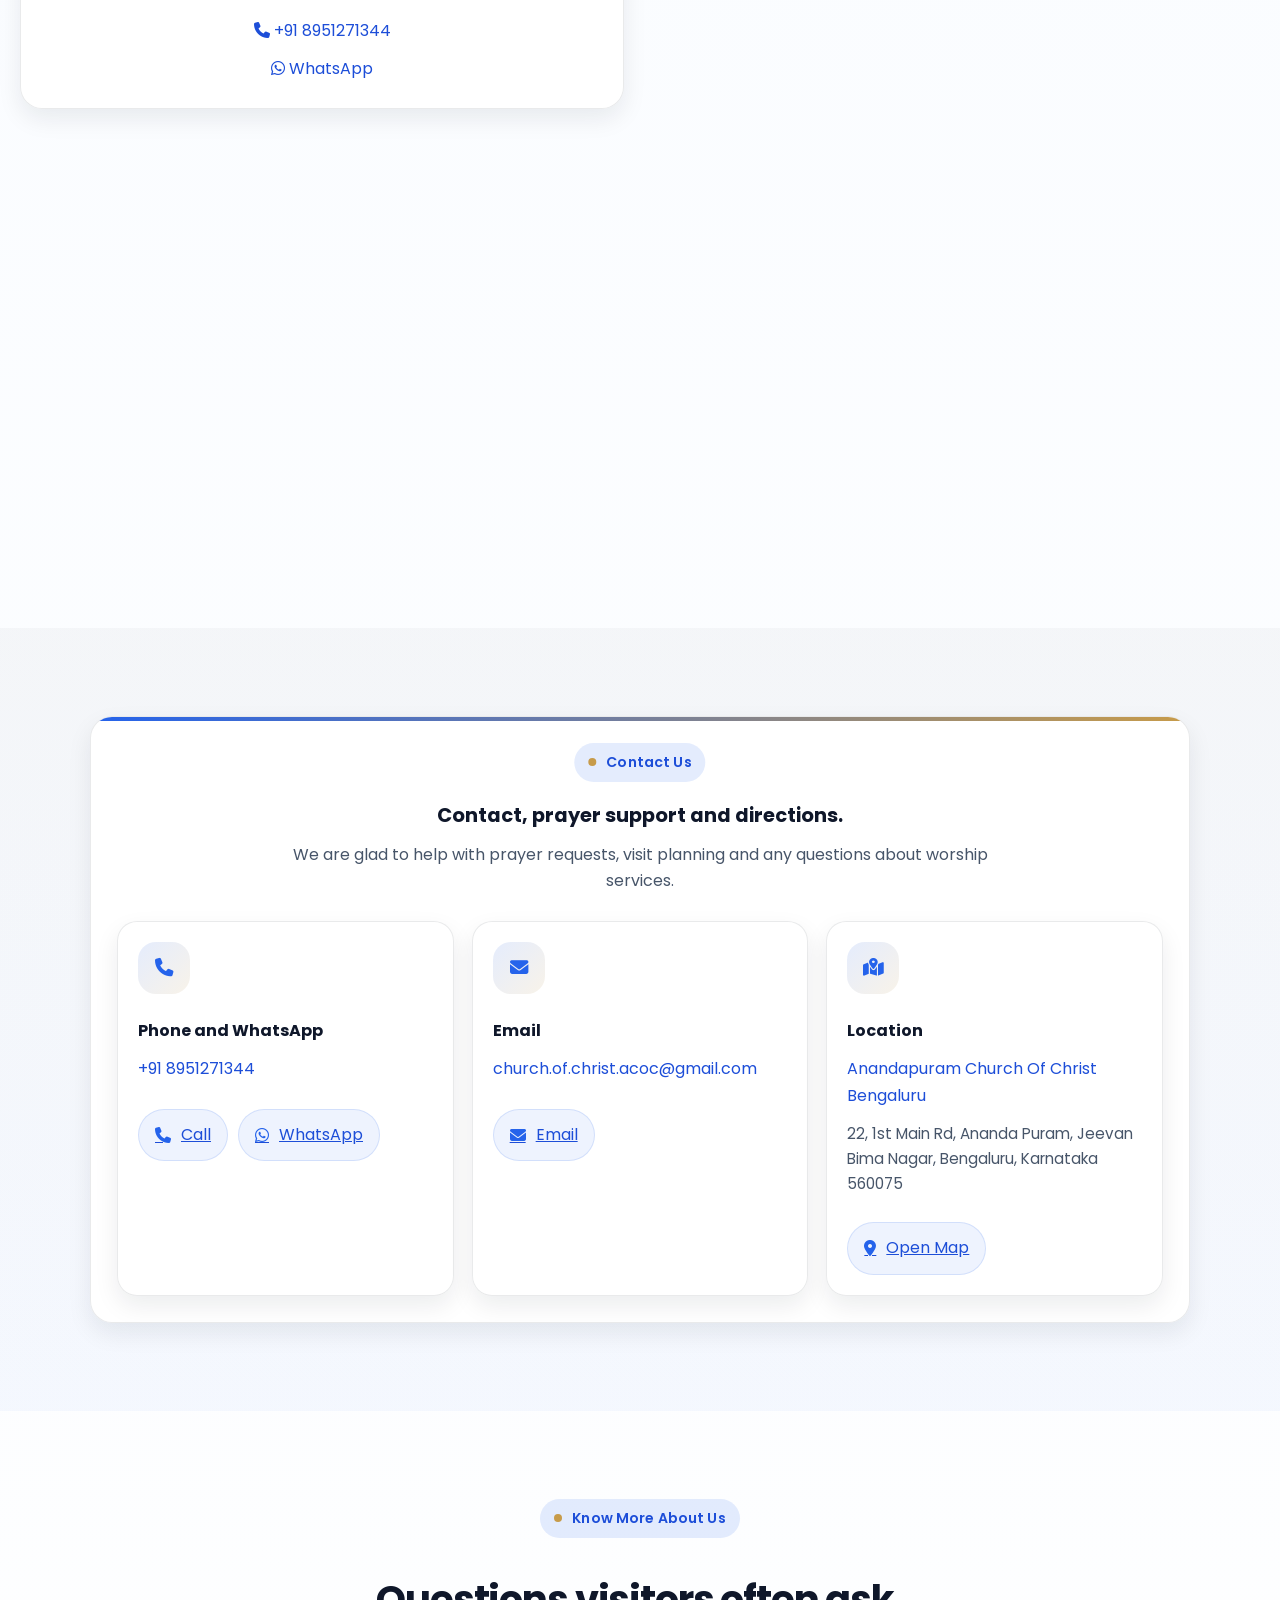
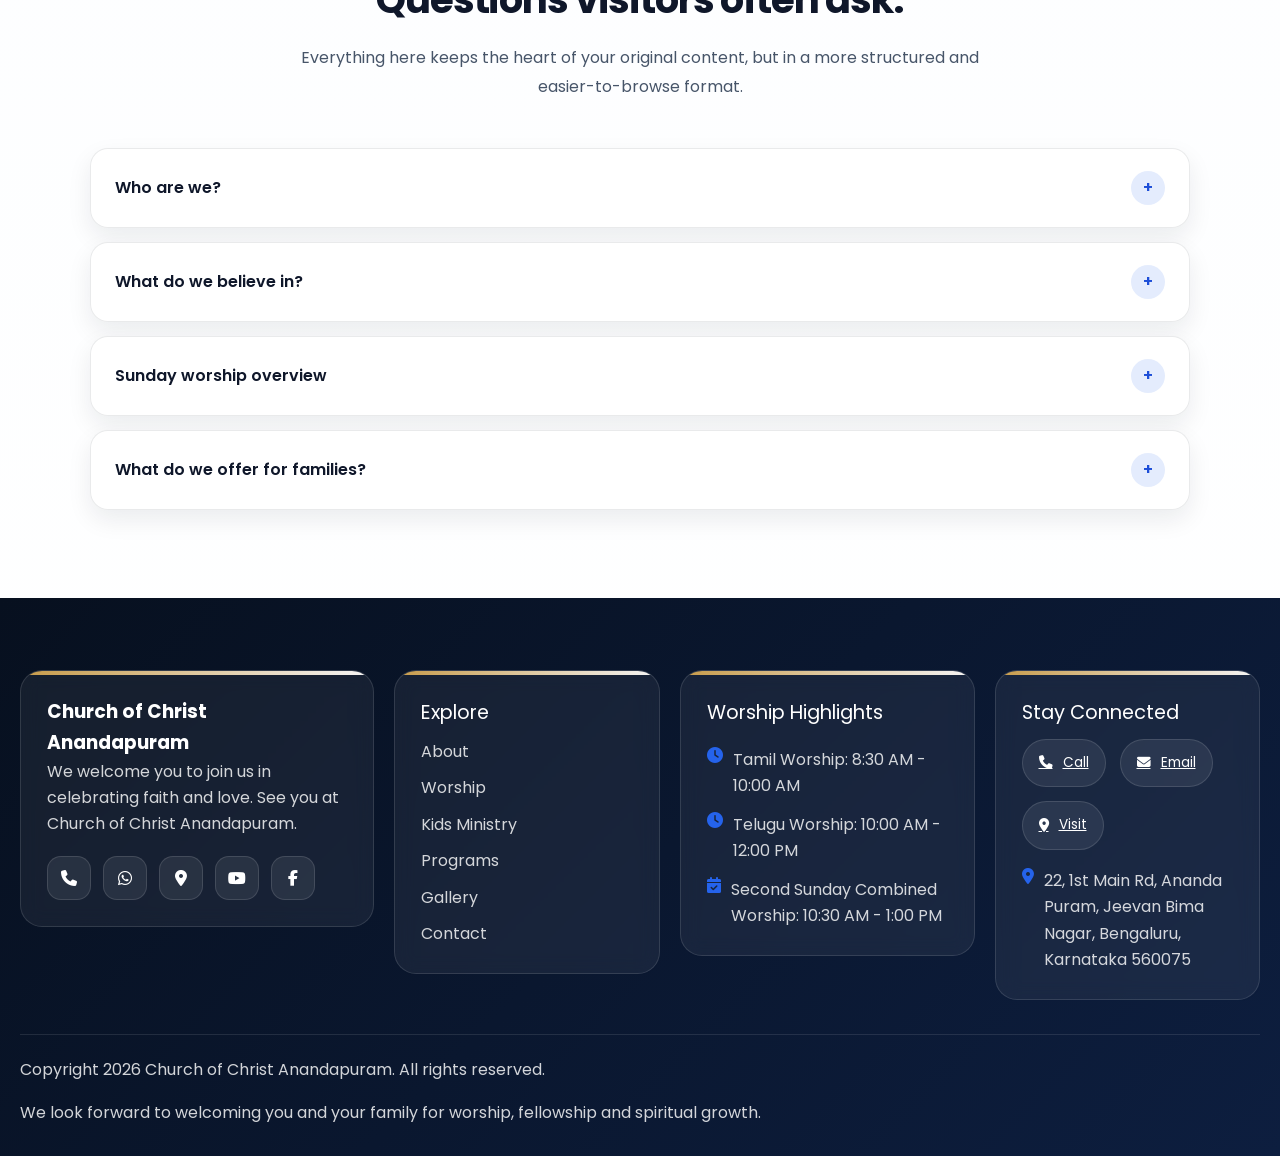
==== commit 3695fa1f: "Update index.html" ====
--- a/index.html
+++ b/index.html
@@ -438,7 +438,7 @@
               <strong>Phone and WhatsApp</strong>
               <a href="tel:+918951271344" class="contact-link">+91 8951271344</a>
               <div class="contact-inline-actions">
-                <a class="contact-action" href="tel:+918951271344"><i class="fas fa-phone"></i>Call</a>
+                <a class="contact-action" href="tel:+918951271344" style="background: rgba(37, 99, 235, 0.08);color: var(--brand-strong); border-color: rgba(37, 99, 235, 0.14);box-shadow: none;"><i class="fas fa-phone"></i>Call</a>
                 <a class="contact-action contact-action-soft" href="https://wa.me/918951271344" target="_blank"><i class="fab fa-whatsapp"></i>WhatsApp</a>
               </div>
             </div>
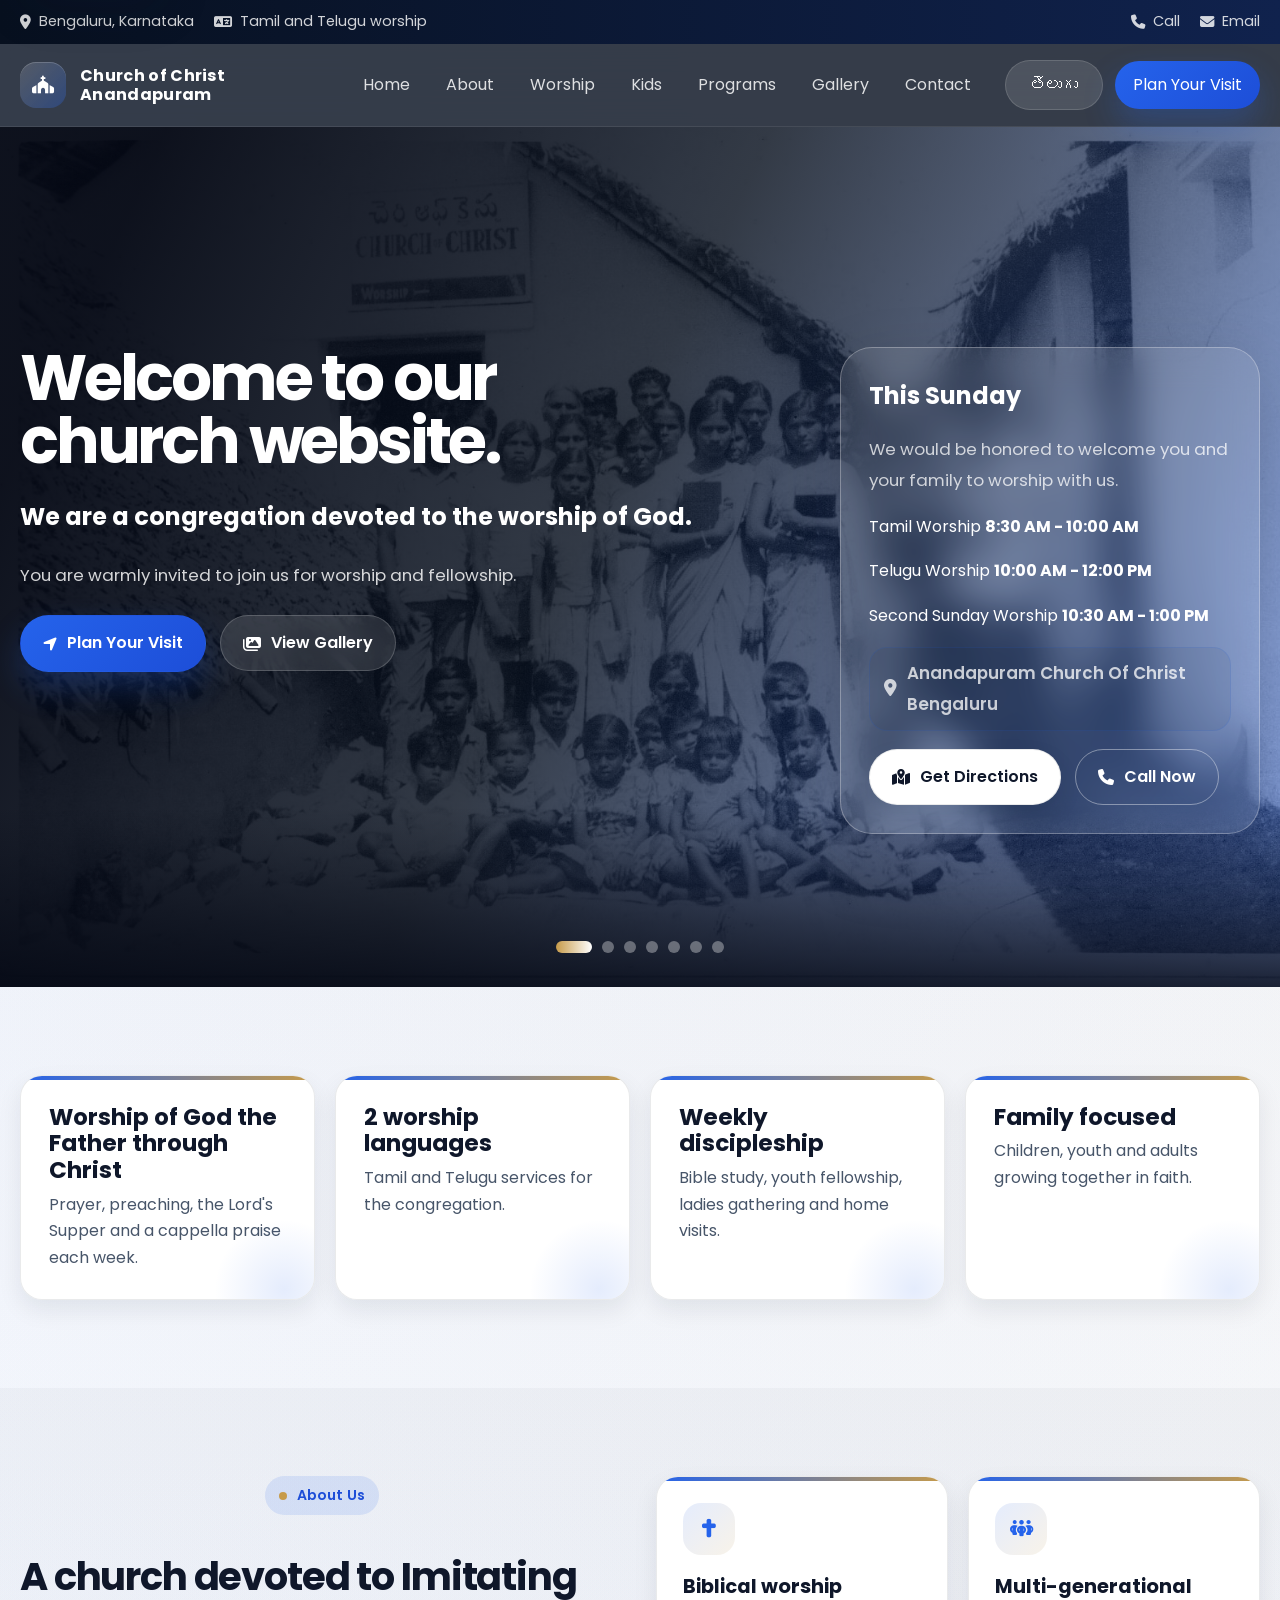
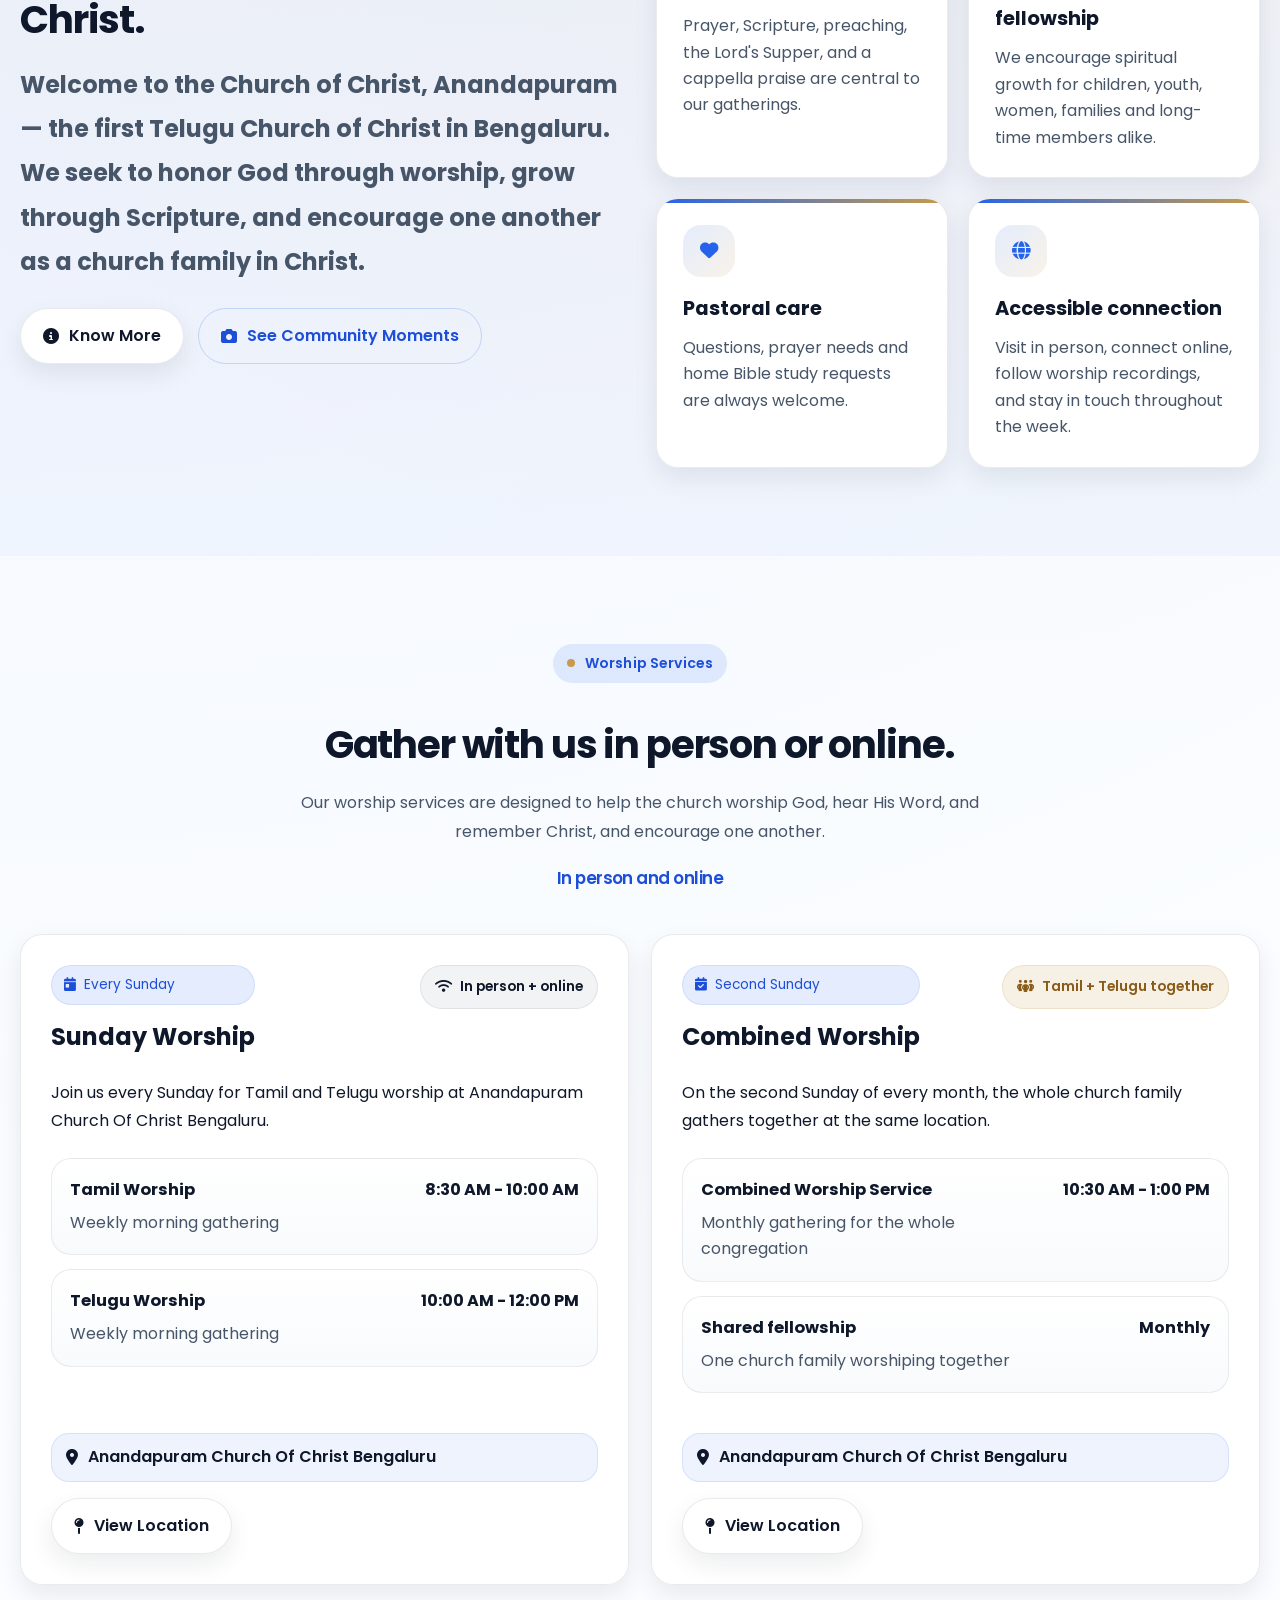
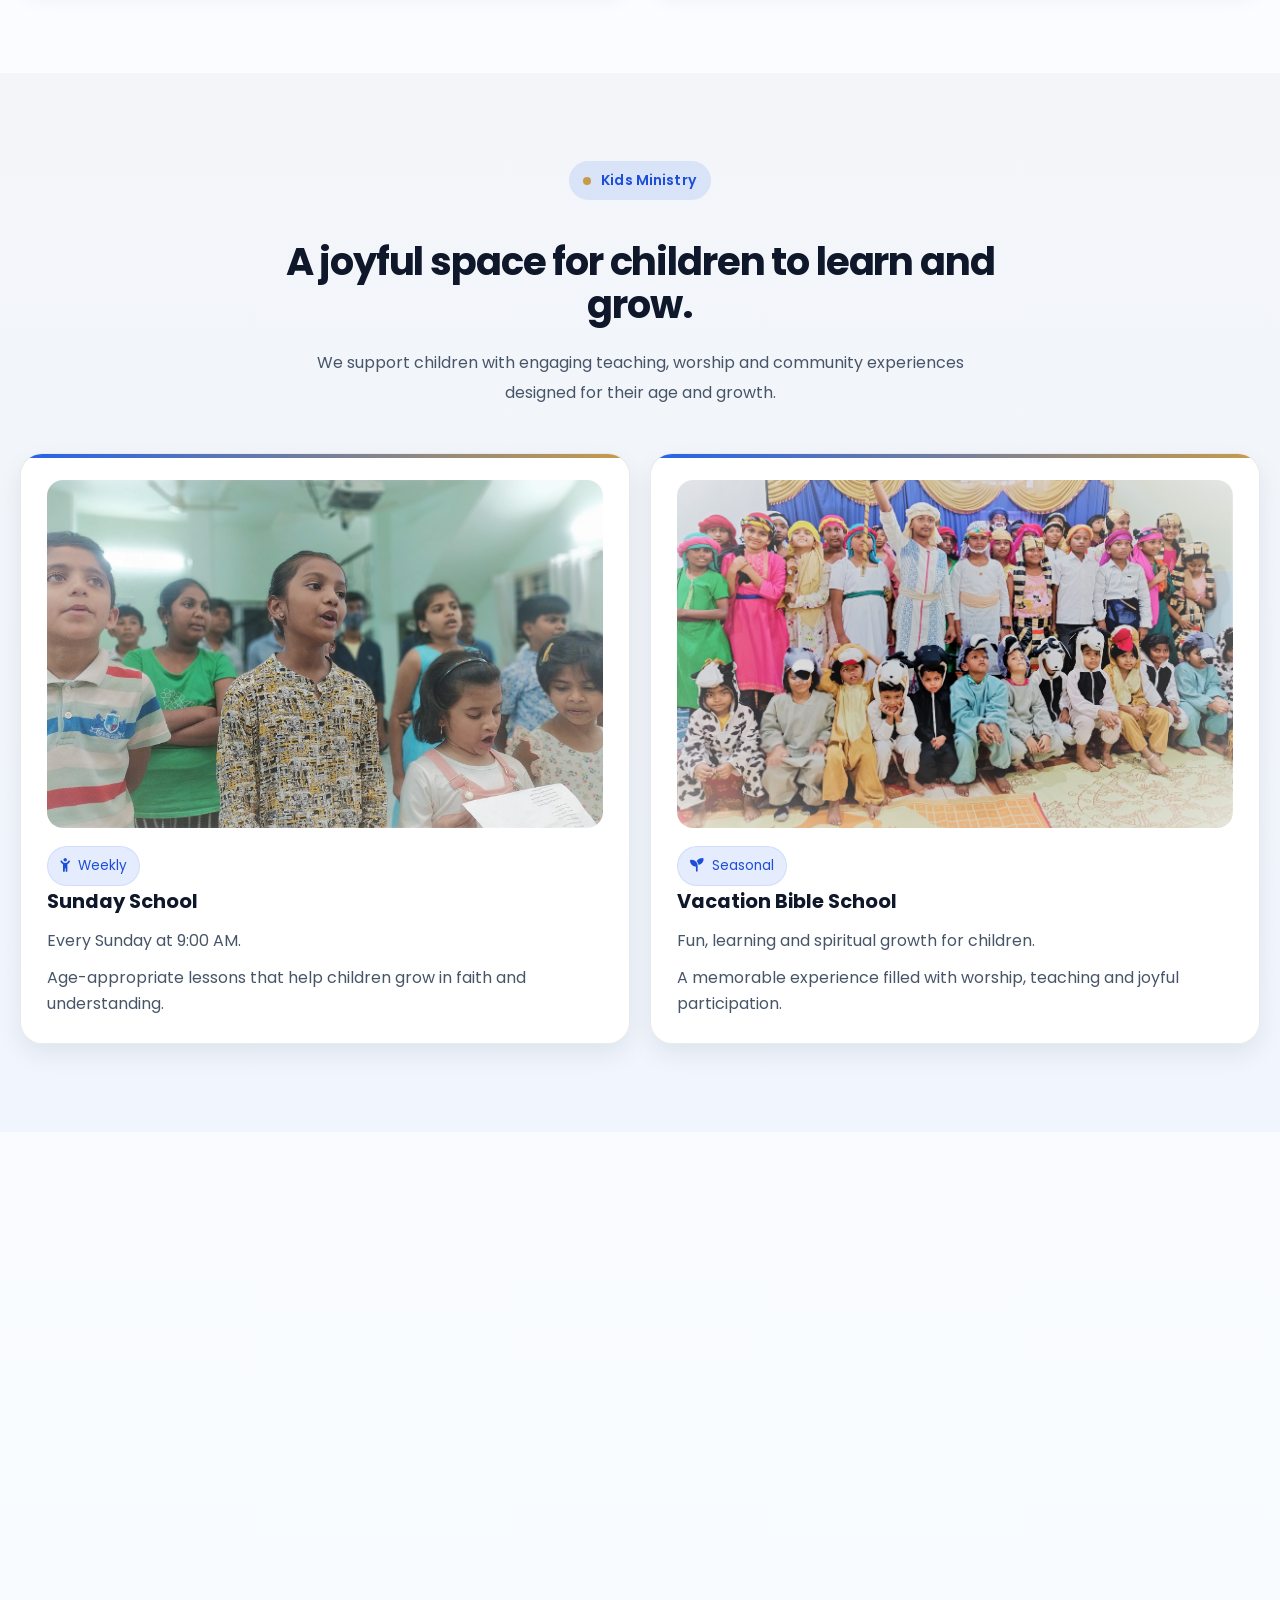
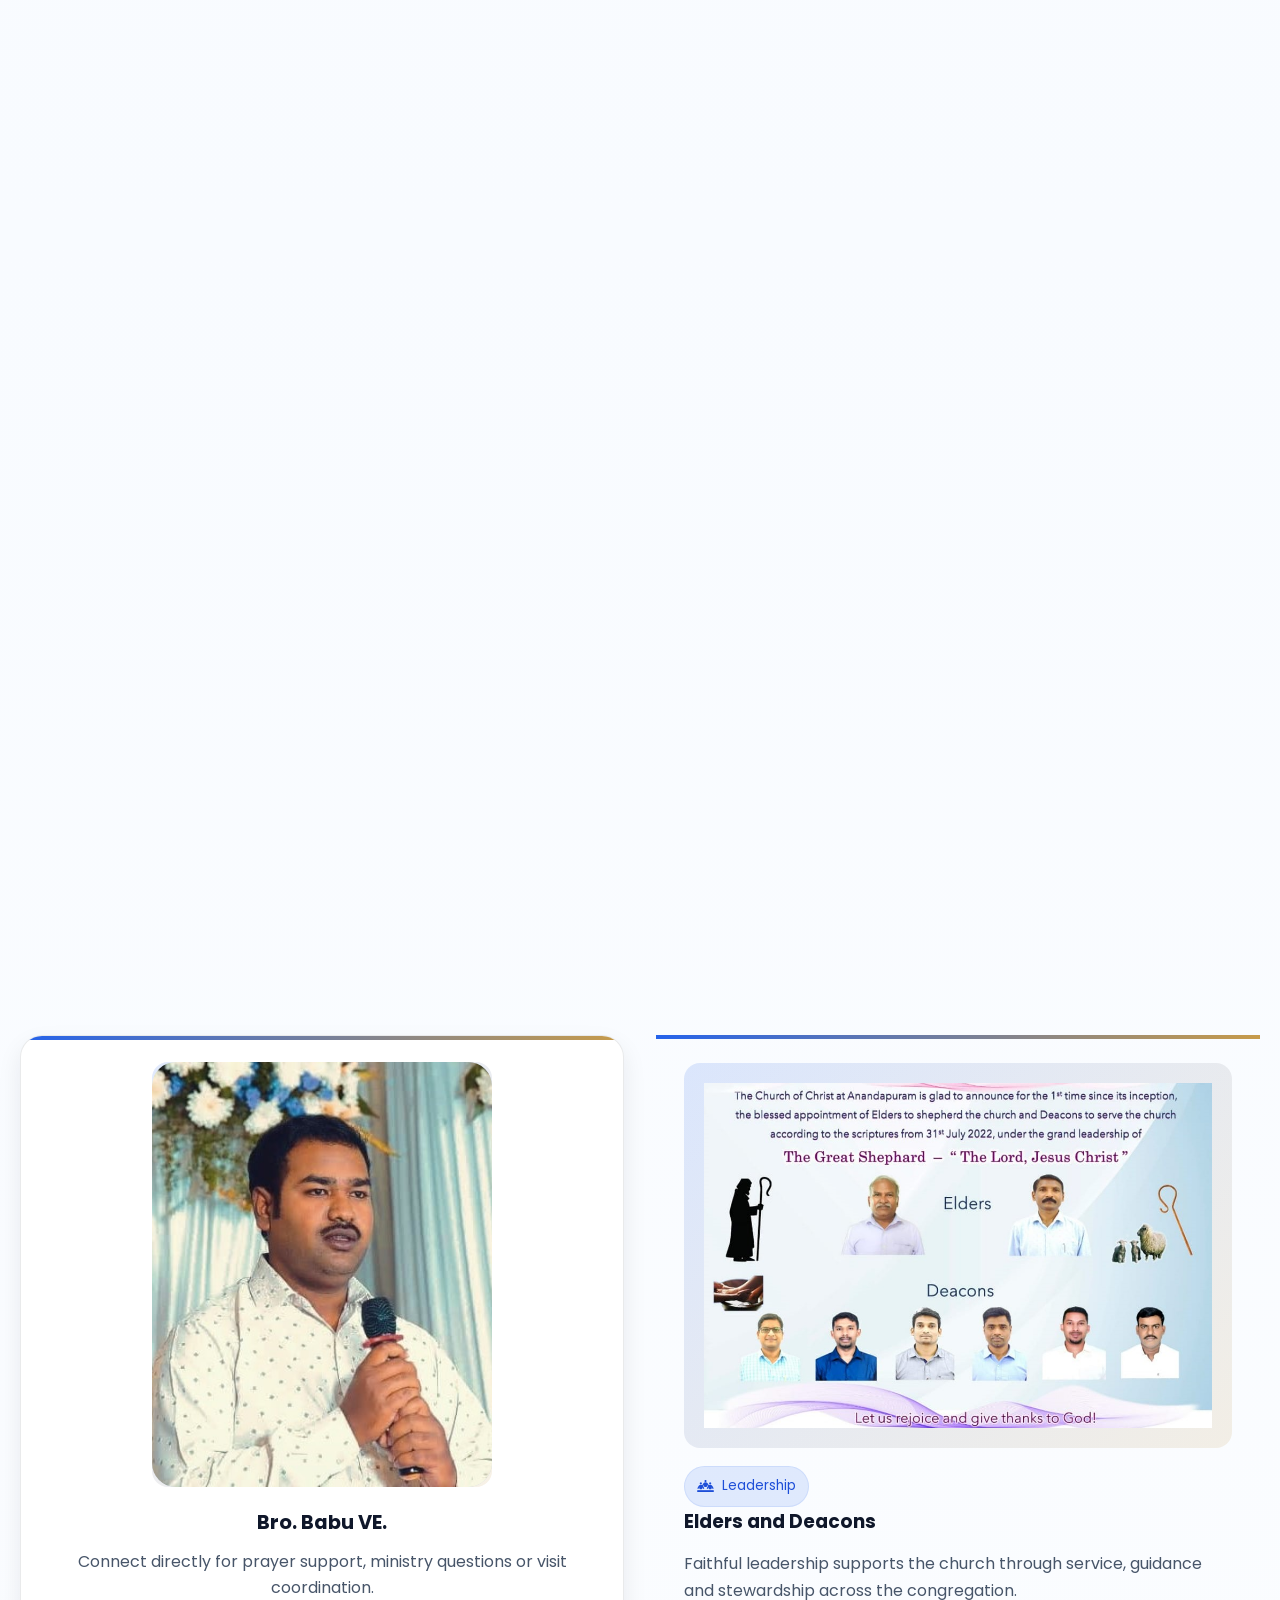
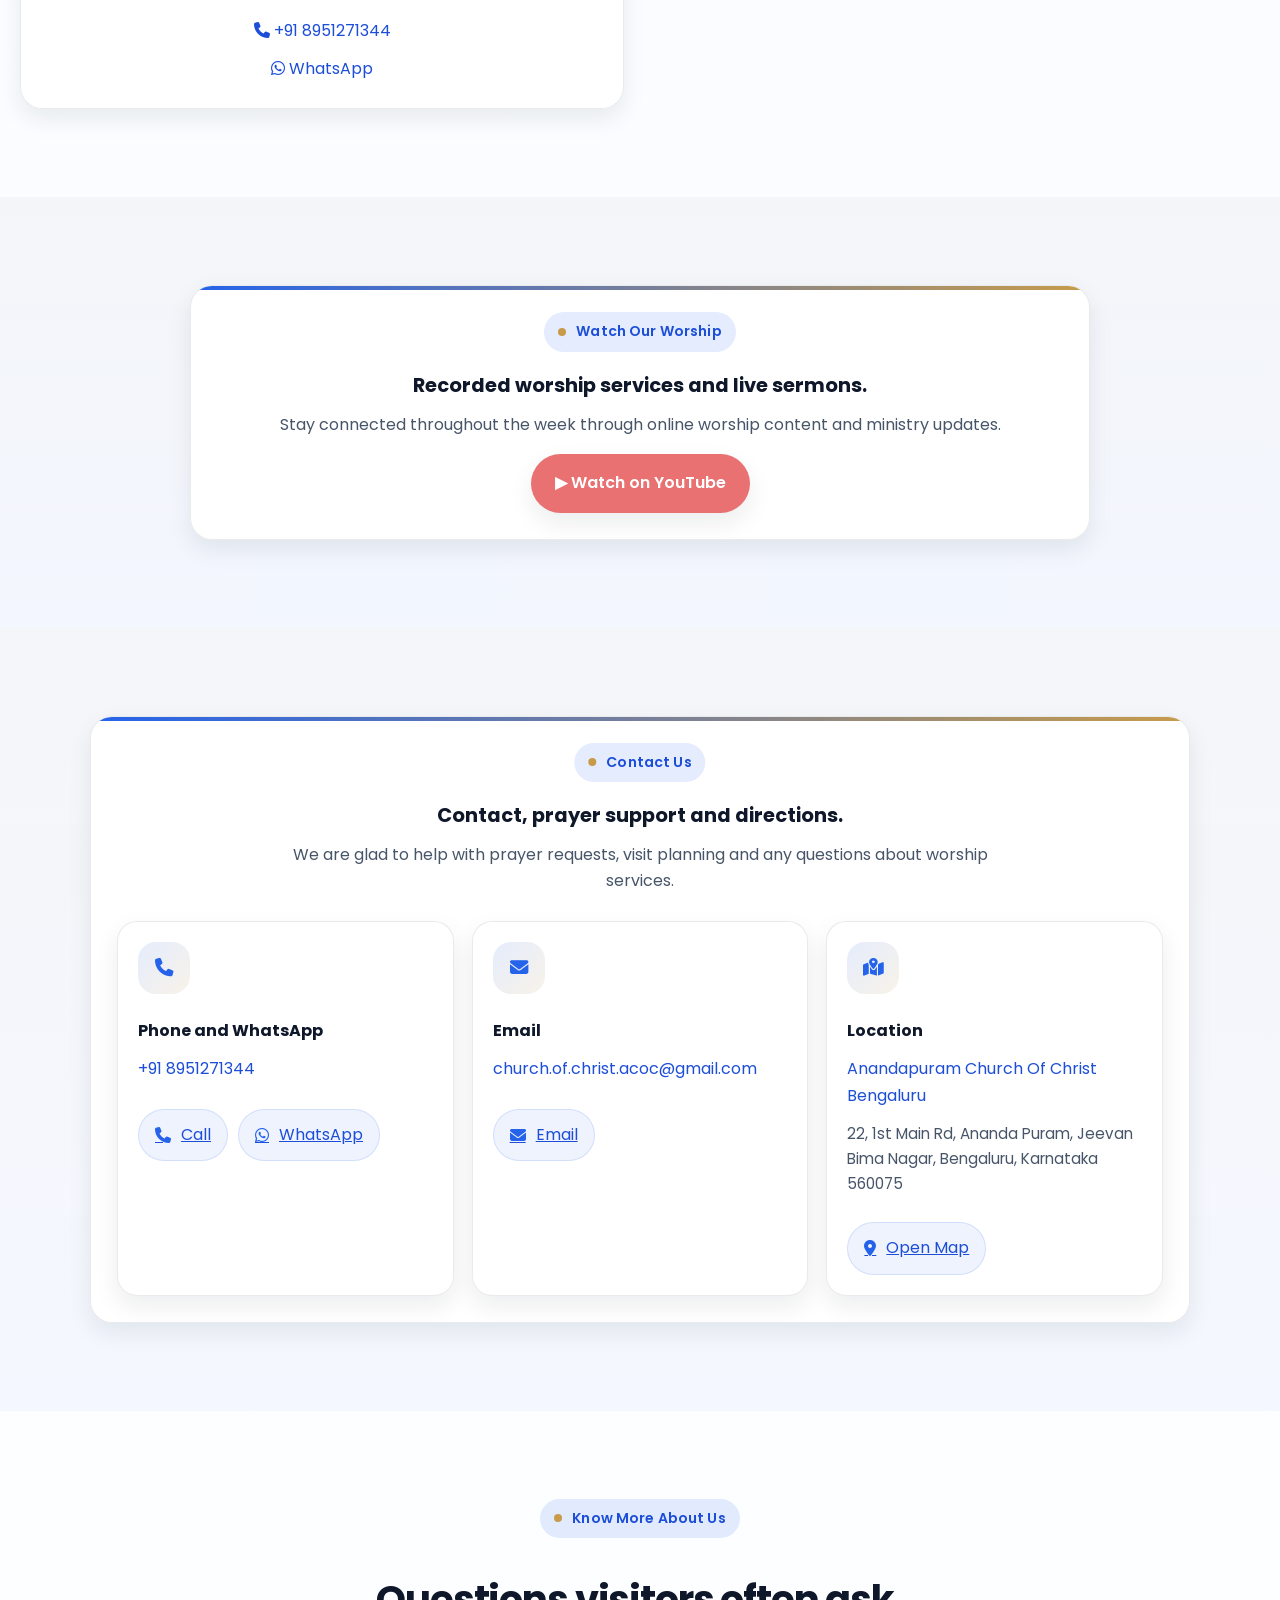
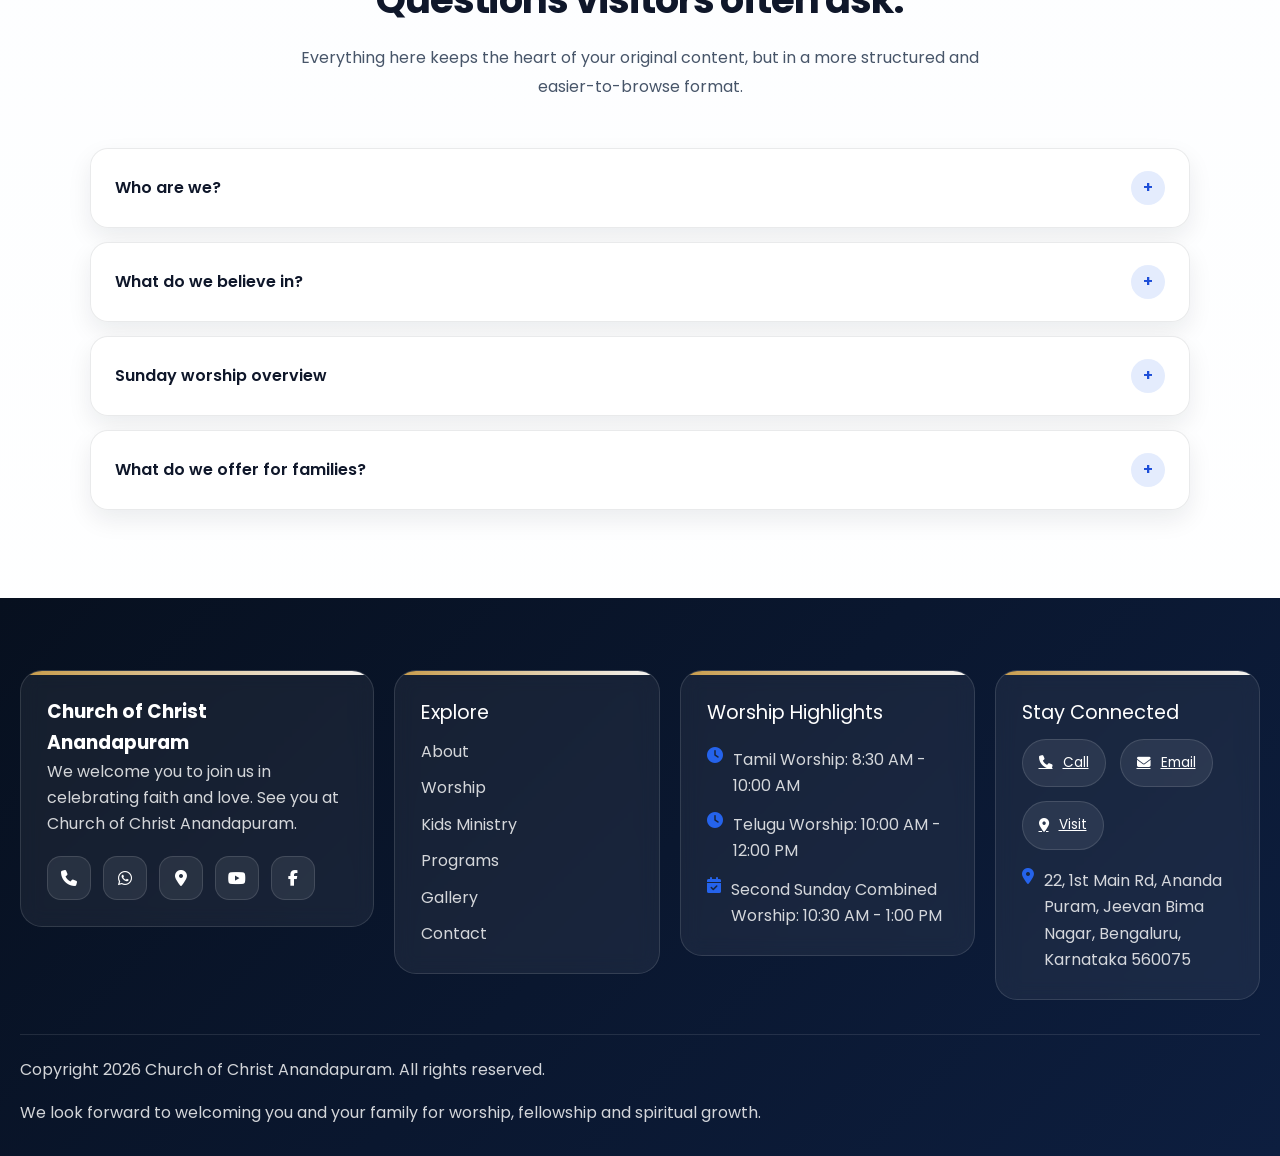
==== commit 60652d54: "welcome message change" ====
--- a/index.html
+++ b/index.html
@@ -106,8 +106,9 @@
 
       <div class="container hero-grid">
         <div class="hero-content reveal">
-          <h1>We are a church devoted to the worship of God.</h1>
-          <p>You are welcome here. Join us to learn His Word and walk in His truth.</p>
+          <h1>Welcome to our church website.</h1>
+          <h2>We are a congregation devoted to the worship of God.</h2>
+          <p>You are warmly invited to join us for worship and fellowship.</p>
           <div class="hero-actions">
             <a class="btn btn-primary" href="#contact"><i class="fas fa-location-arrow"></i>Plan Your Visit</a>
             <a class="btn btn-secondary" href="gallery.html"><i class="fas fa-images"></i>View Gallery</a>
--- a/styles.css
+++ b/styles.css
@@ -1668,13 +1668,17 @@
 .summary-card,
 .leader-card,
 .contact-panel,
-.elders-showcase,
-.gallery-item {
+.elders-showcase {
   opacity: 0;
   transform: translateY(28px);
   transition: opacity 620ms ease, transform 620ms ease;
 }
 
+.gallery-item {
+  opacity: 1;
+  transform: none;
+}
+
 .show {
   opacity: 1;
   transform: translateY(0);
@@ -1683,7 +1687,9 @@
 .is-placeholder {
   filter: saturate(0.95) contrast(1.02);
 }
-
+html, body {
+  overflow-x: hidden;
+}
 @media (max-width: 1160px) {
   .hero-grid,
   .page-banner-grid,
@@ -1726,22 +1732,22 @@
   }
 
   #nav-menu {
-    position: fixed;
-    top: 0;
-    right: -100%;
-    width: min(380px, calc(100% - 28px));
-    height: 100svh;
-    flex-direction: column;
-    align-items: stretch;
-    justify-content: flex-start;
-    gap: 24px;
-    padding: 22px 20px 28px;
-    background: linear-gradient(180deg, rgba(7, 16, 31, 0.98), rgba(11, 24, 48, 0.98));
-    box-shadow: -20px 0 50px rgba(2, 6, 23, 0.38);
-    transition: right var(--transition);
-    z-index: 1100;
-    margin-left: 0;
-  }
+  position: fixed;
+  top: 0;
+  right: -100%;
+  width: 100%;              
+  max-width: 380px;         
+  height: 100vh;
+  flex-direction: column;
+  align-items: stretch;
+  justify-content: flex-start;
+  gap: 24px;
+  padding: 22px 20px 28px;
+  background: linear-gradient(180deg, rgba(7, 16, 31, 0.98), rgba(11, 24, 48, 0.98));
+  box-shadow: -20px 0 50px rgba(2, 6, 23, 0.38);
+  transition: right 0.3s ease;
+  z-index: 1100;
+}
 
   #nav-menu.active {
     right: 0;
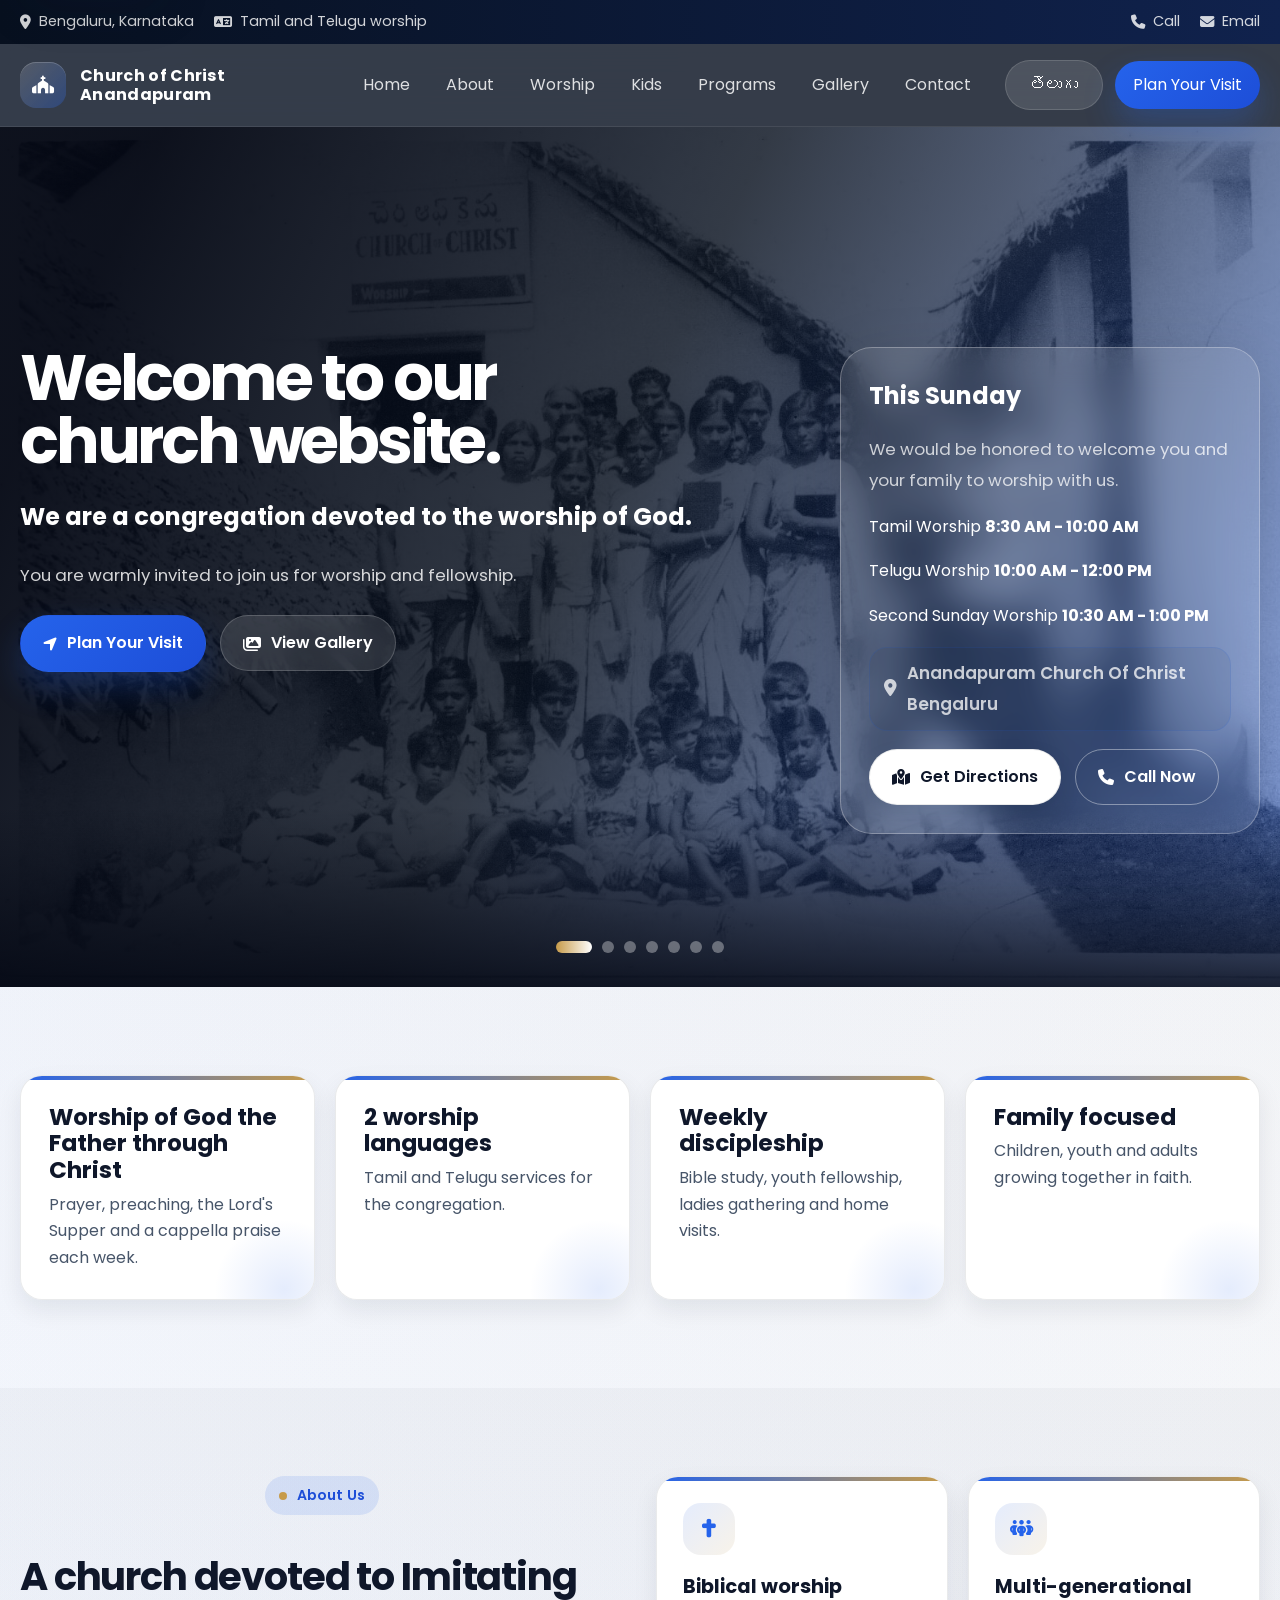
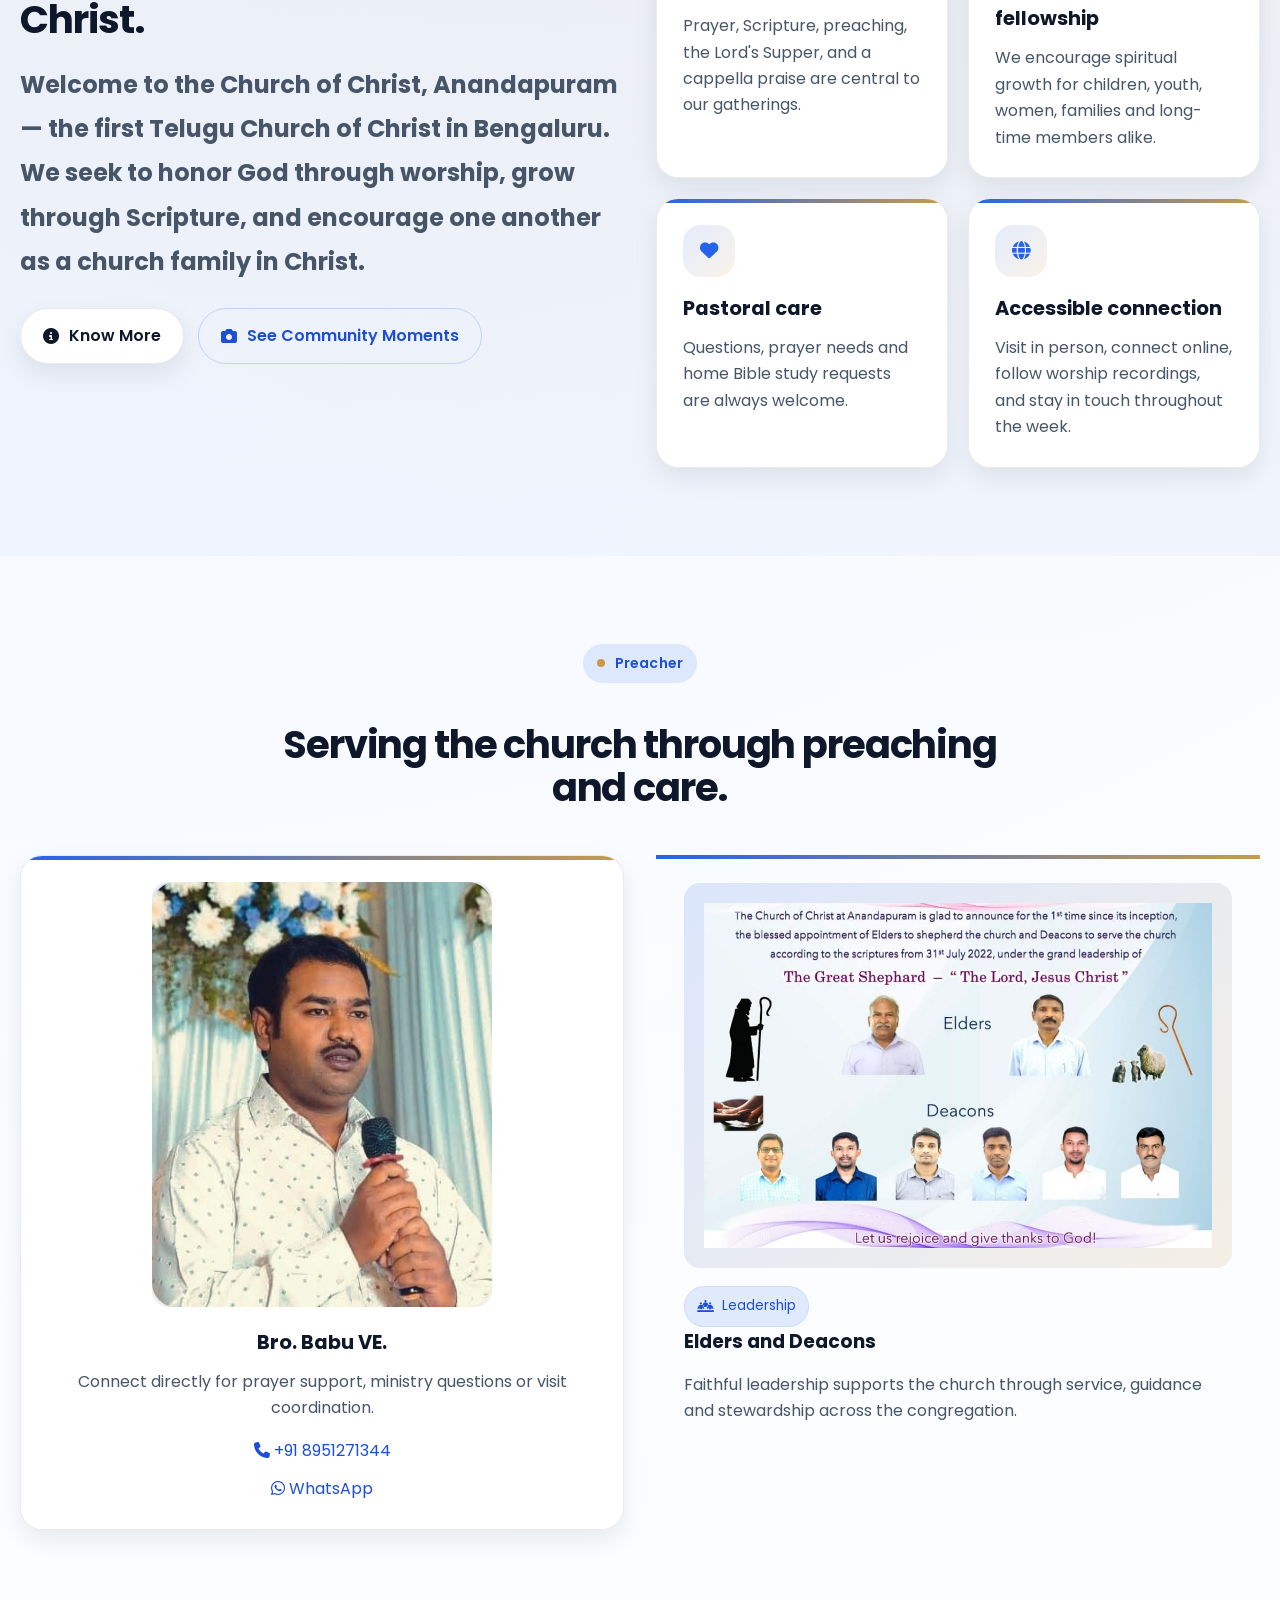
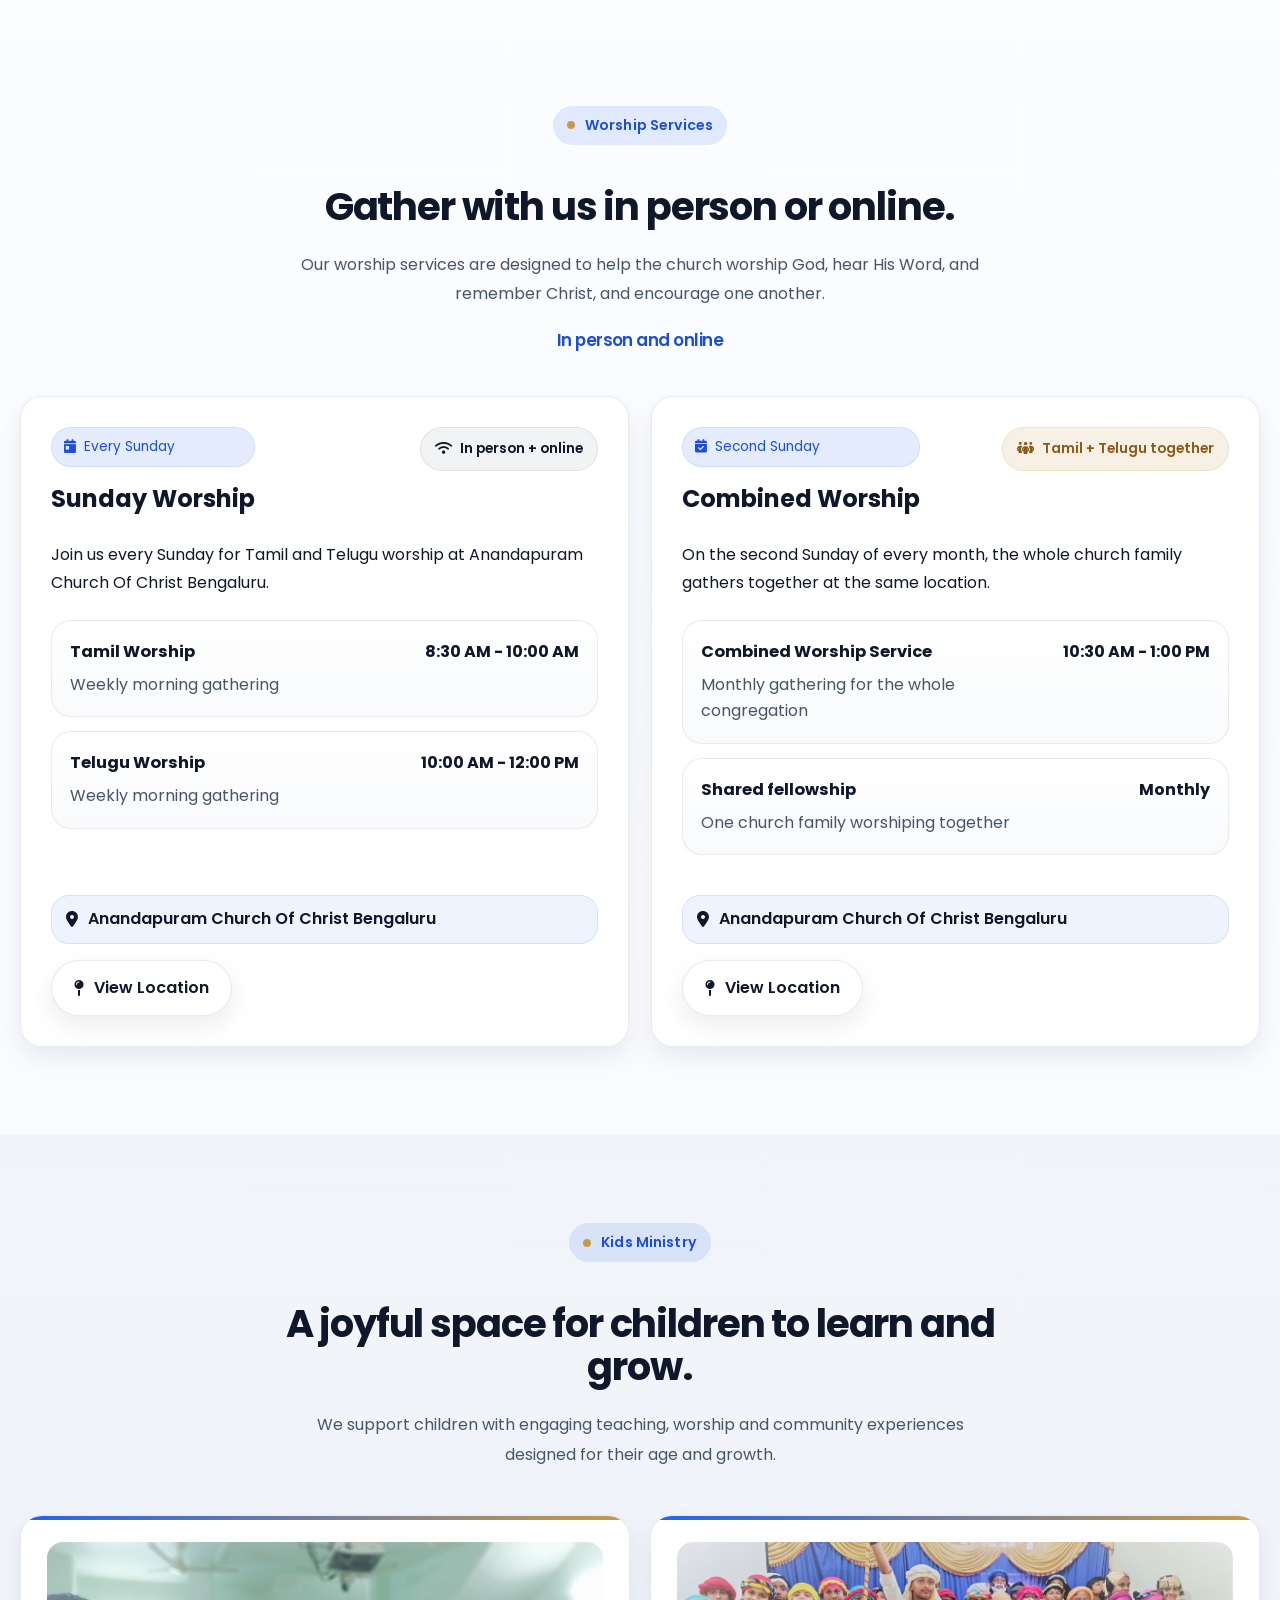
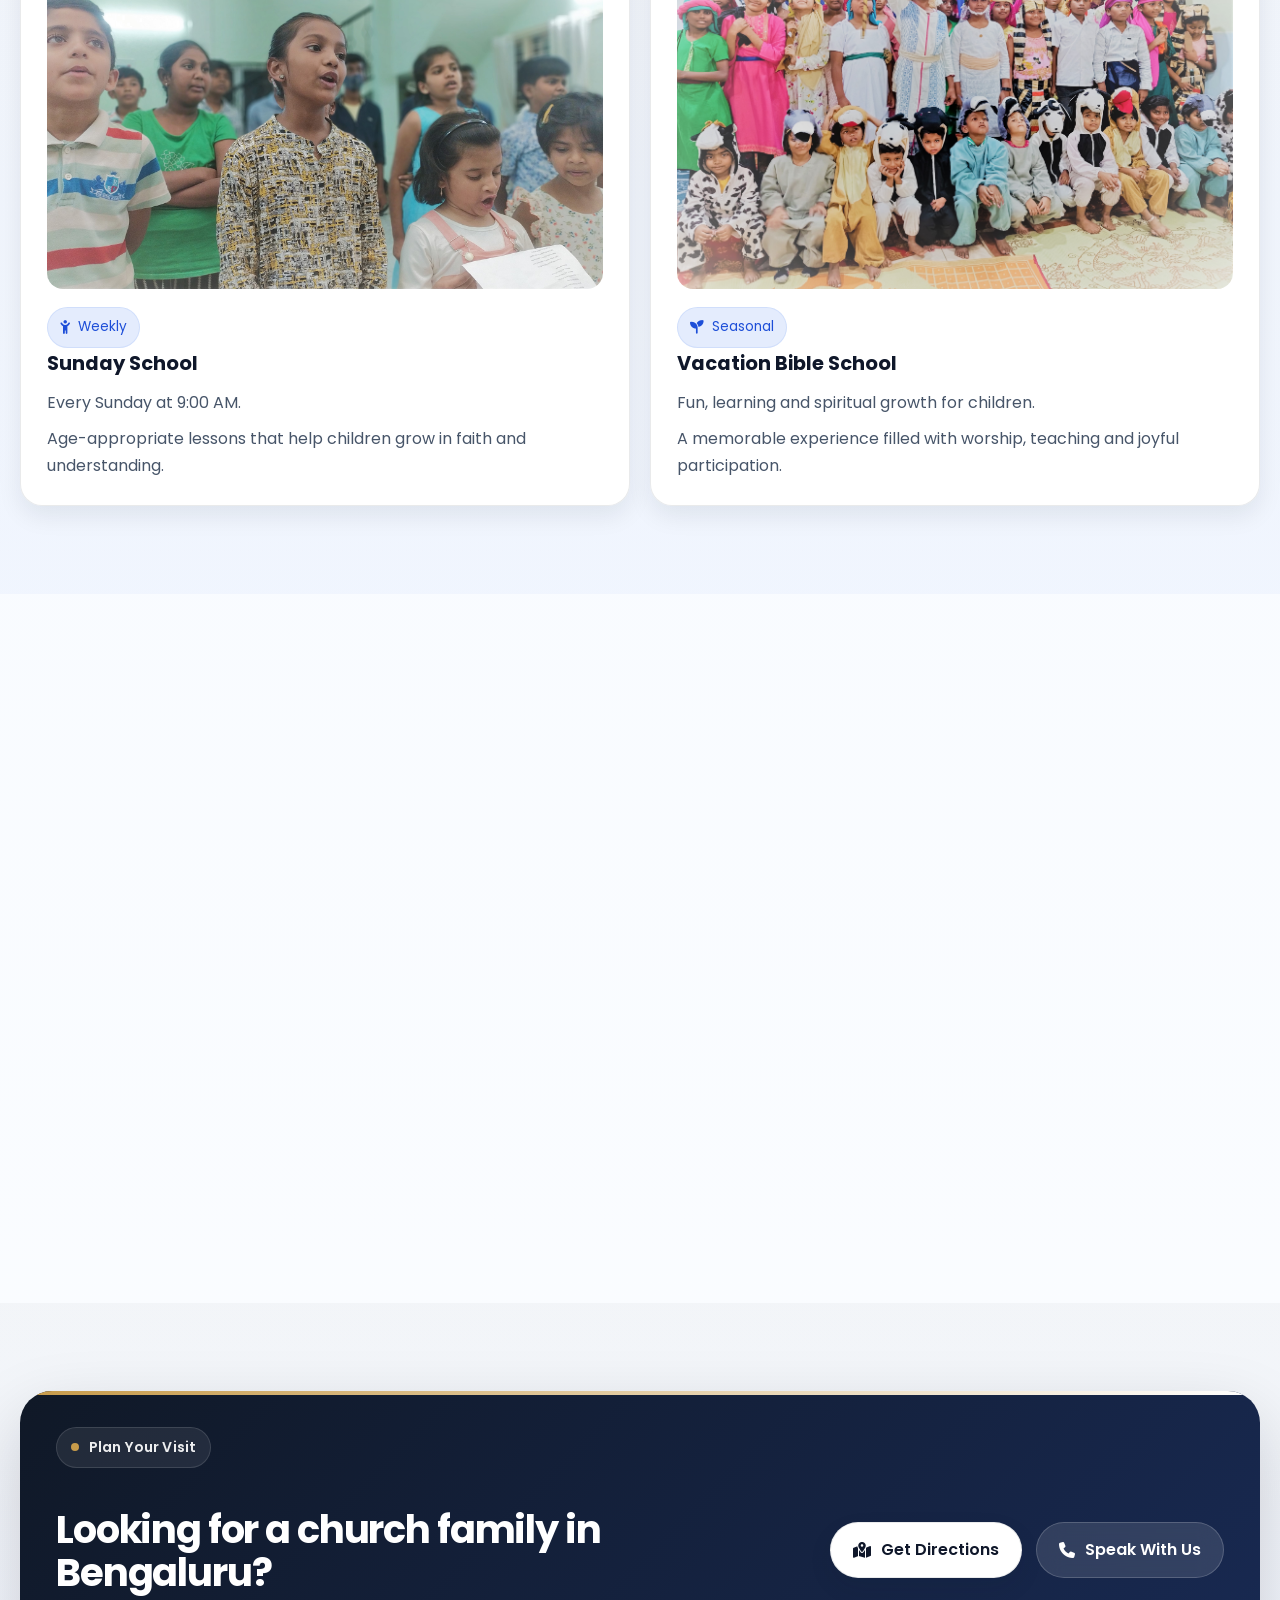
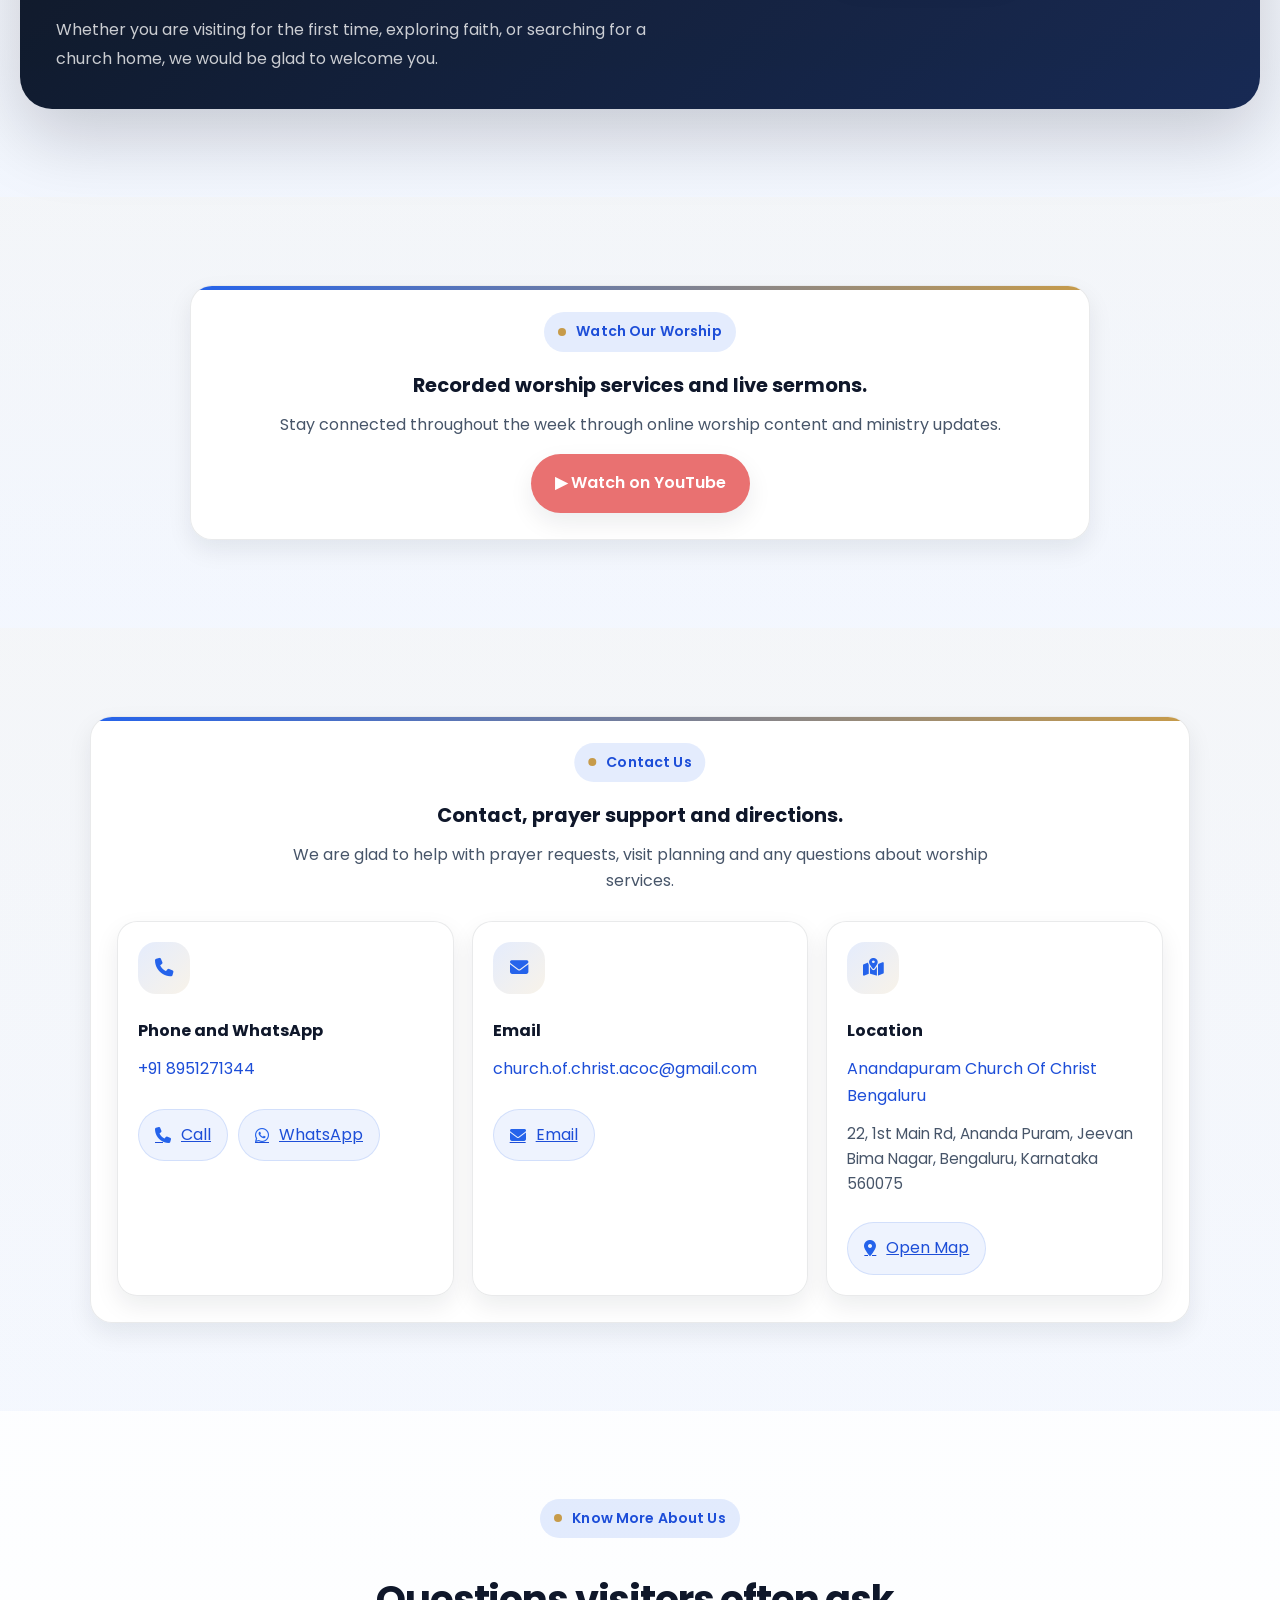
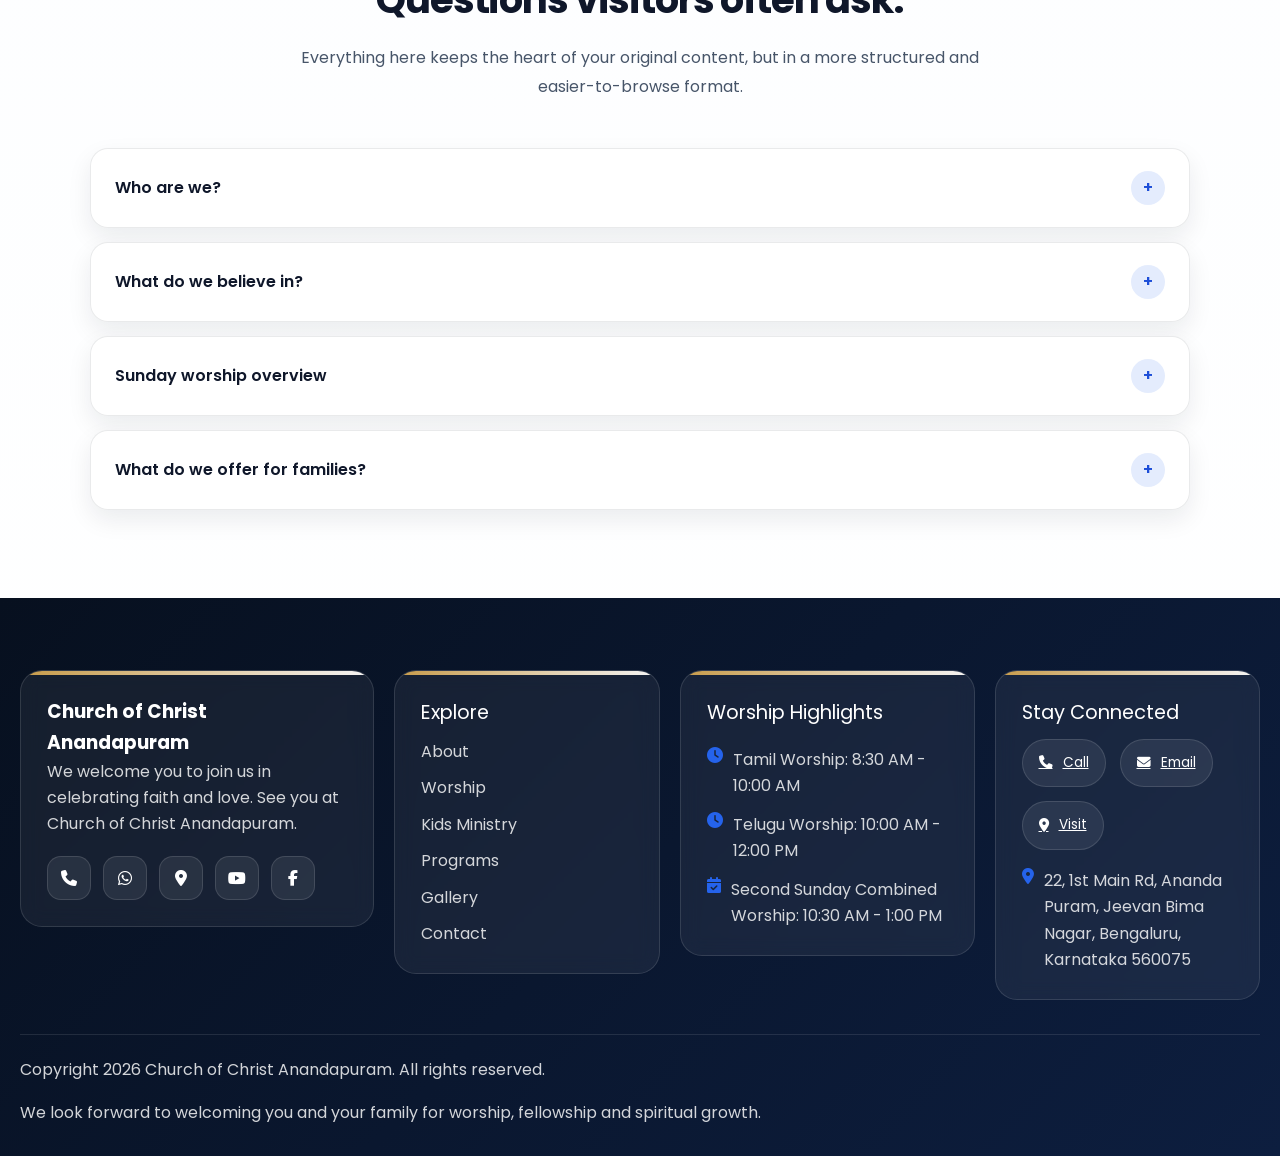
==== commit 243c3ca5: "preacher section pushed up" ====
--- a/index.html
+++ b/index.html
@@ -205,6 +205,37 @@
         </div>
       </div>
     </section>
+    <section class="section" id="preacher">
+      <div class="container">
+        <div class="section-heading center reveal">
+          <span class="section-kicker">Preacher</span>
+          <h2 class="section-title">Serving the church through preaching and care.</h2>
+        </div>
+
+        <div class="leadership-grid">
+          <article class="leader-card leader-profile reveal">
+            <div class="leader-media">
+              <img src="preacher.jpeg" alt="Bro. Babu VE." class="preacher-img" loading="lazy" data-fallback-label="Bro. Babu VE.">
+            </div>
+            <h3>Bro. Babu VE.</h3>
+            <p>Connect directly for prayer support, ministry questions or visit coordination.</p>
+            <div class="preacher-contact">
+              <a href="tel:+918951271344"><i class="fas fa-phone"></i> +91 8951271344</a>
+              <a href="https://wa.me/918951271344" target="_blank"><i class="fab fa-whatsapp"></i> WhatsApp</a>
+            </div>
+          </article>
+
+          <article class="elders-showcase leadership-showcase reveal" id="elders">
+            <div class="elders-media">
+              <img src="cimage3.jpeg" alt="Elders and Deacons" class="elders-img" loading="lazy" data-fallback-label="Elders and Deacons">
+            </div>
+            <span class="card-badge"><i class="fas fa-people-line"></i>Leadership</span>
+            <h3>Elders and Deacons</h3>
+            <p>Faithful leadership supports the church through service, guidance and stewardship across the congregation.</p>
+          </article>
+        </div>
+      </div>
+    </section>
 
     <section class="section" id="services">
       <div class="container">
@@ -373,37 +404,6 @@
       </div>
     </section>
 
-    <section class="section" id="preacher">
-      <div class="container">
-        <div class="section-heading center reveal">
-          <span class="section-kicker">Preacher</span>
-          <h2 class="section-title">Serving the church through preaching and care.</h2>
-        </div>
-
-        <div class="leadership-grid">
-          <article class="leader-card leader-profile reveal">
-            <div class="leader-media">
-              <img src="preacher.jpeg" alt="Bro. Babu VE." class="preacher-img" loading="lazy" data-fallback-label="Bro. Babu VE.">
-            </div>
-            <h3>Bro. Babu VE.</h3>
-            <p>Connect directly for prayer support, ministry questions or visit coordination.</p>
-            <div class="preacher-contact">
-              <a href="tel:+918951271344"><i class="fas fa-phone"></i> +91 8951271344</a>
-              <a href="https://wa.me/918951271344" target="_blank"><i class="fab fa-whatsapp"></i> WhatsApp</a>
-            </div>
-          </article>
-
-          <article class="elders-showcase leadership-showcase reveal" id="elders">
-            <div class="elders-media">
-              <img src="cimage3.jpeg" alt="Elders and Deacons" class="elders-img" loading="lazy" data-fallback-label="Elders and Deacons">
-            </div>
-            <span class="card-badge"><i class="fas fa-people-line"></i>Leadership</span>
-            <h3>Elders and Deacons</h3>
-            <p>Faithful leadership supports the church through service, guidance and stewardship across the congregation.</p>
-          </article>
-        </div>
-      </div>
-    </section>
 
 <section class="section light" id="watch">
   <div class="container">
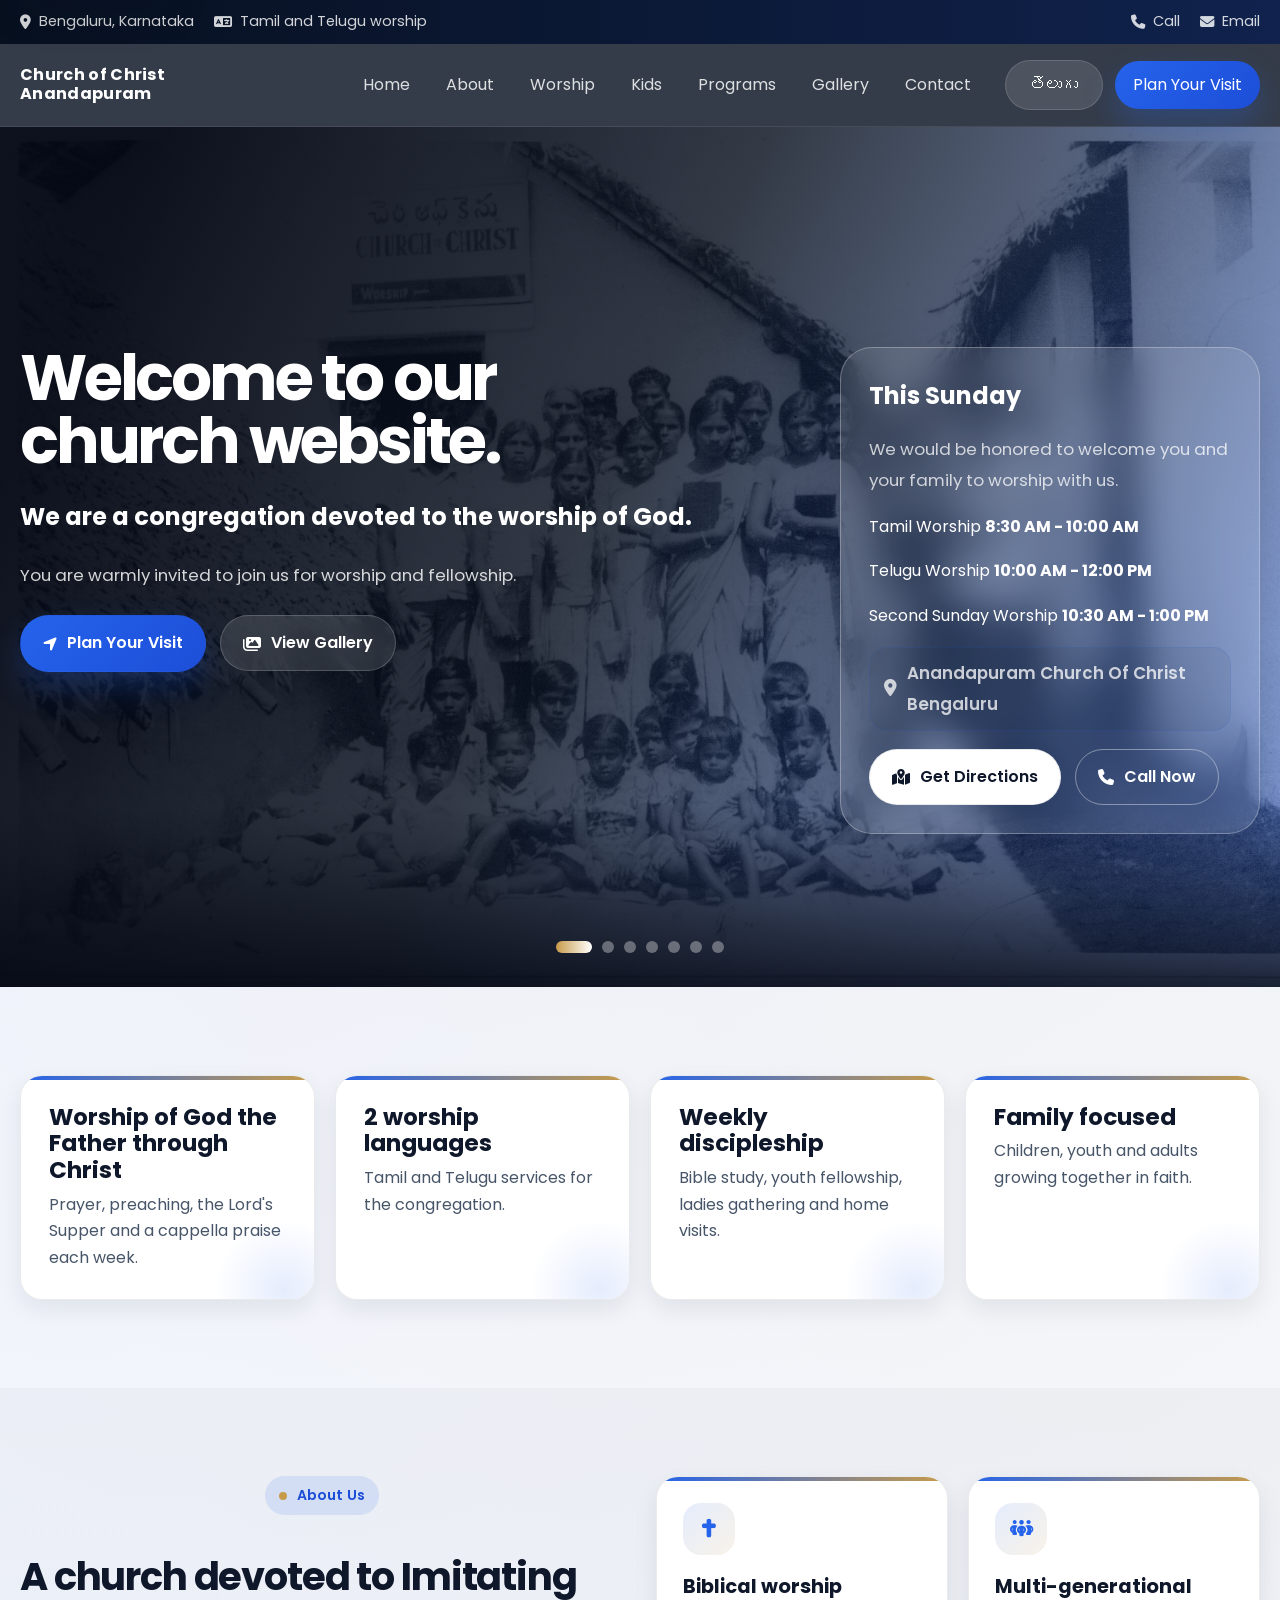
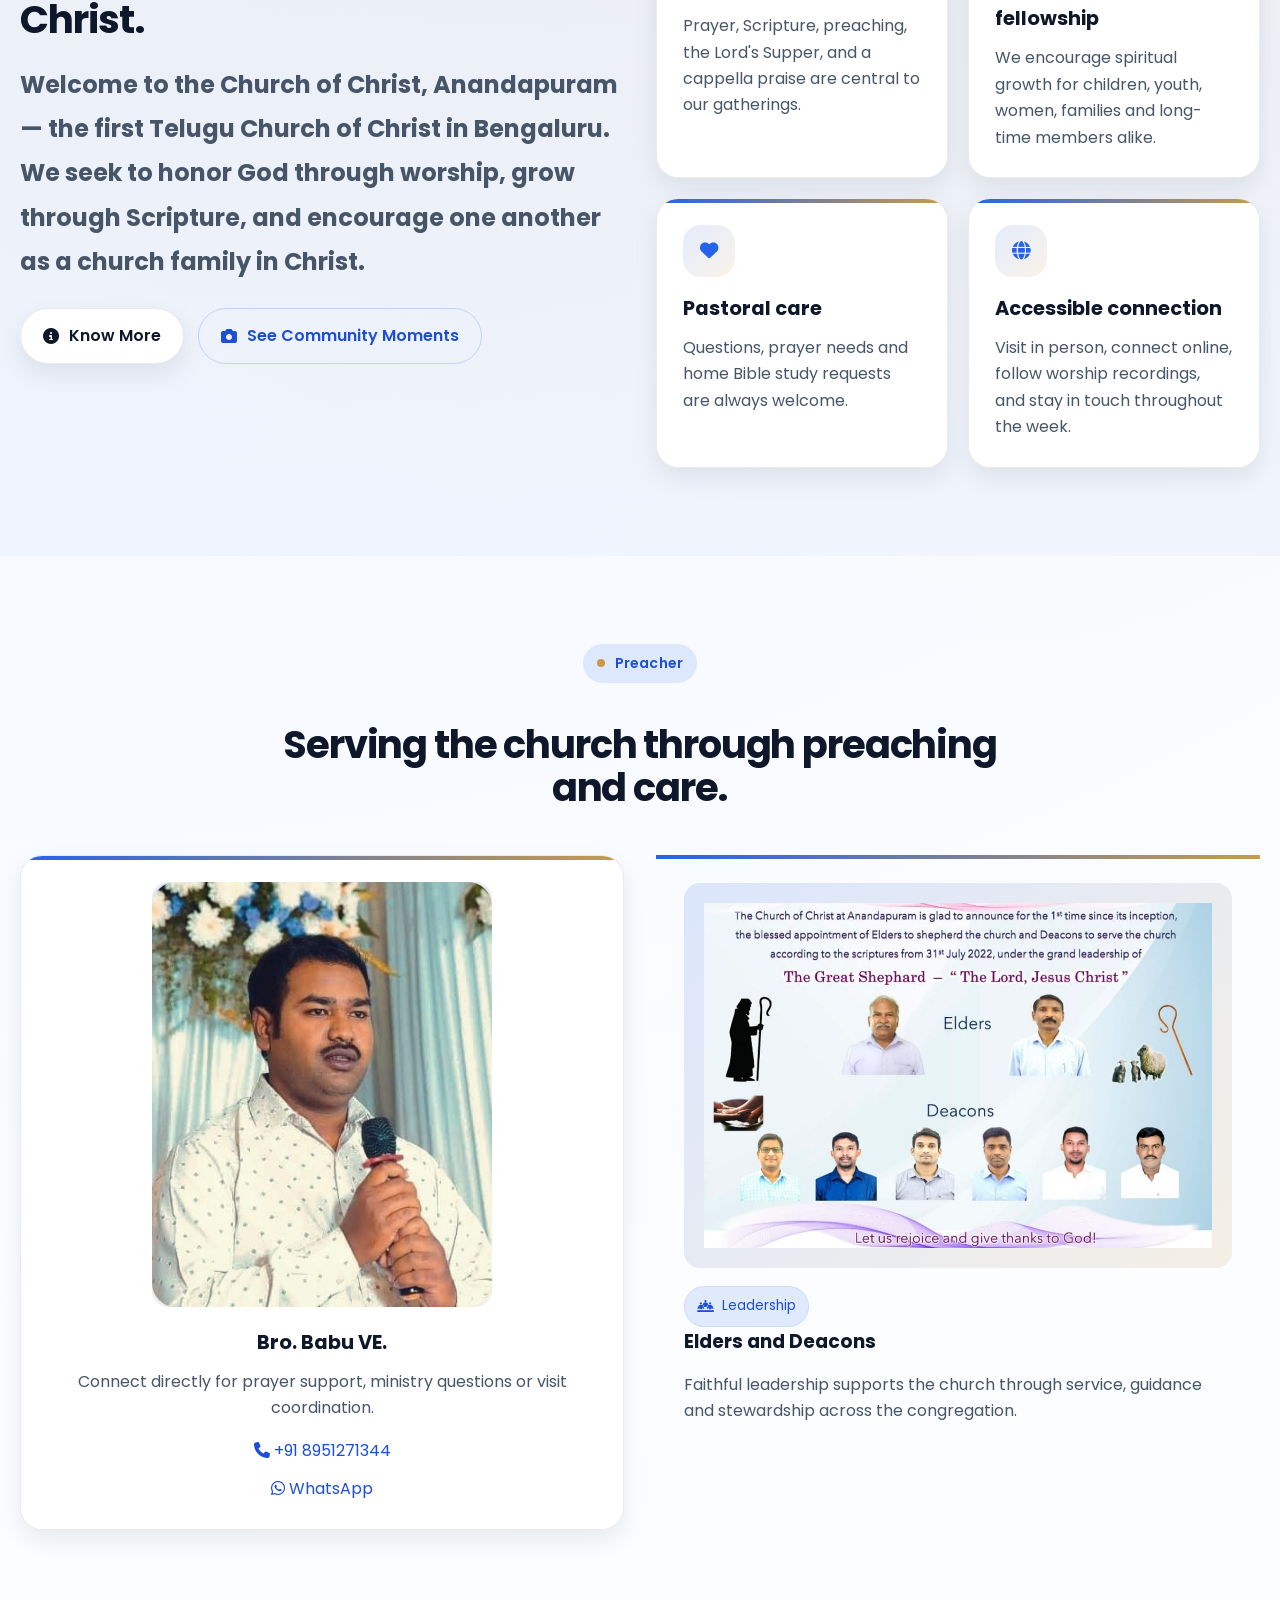
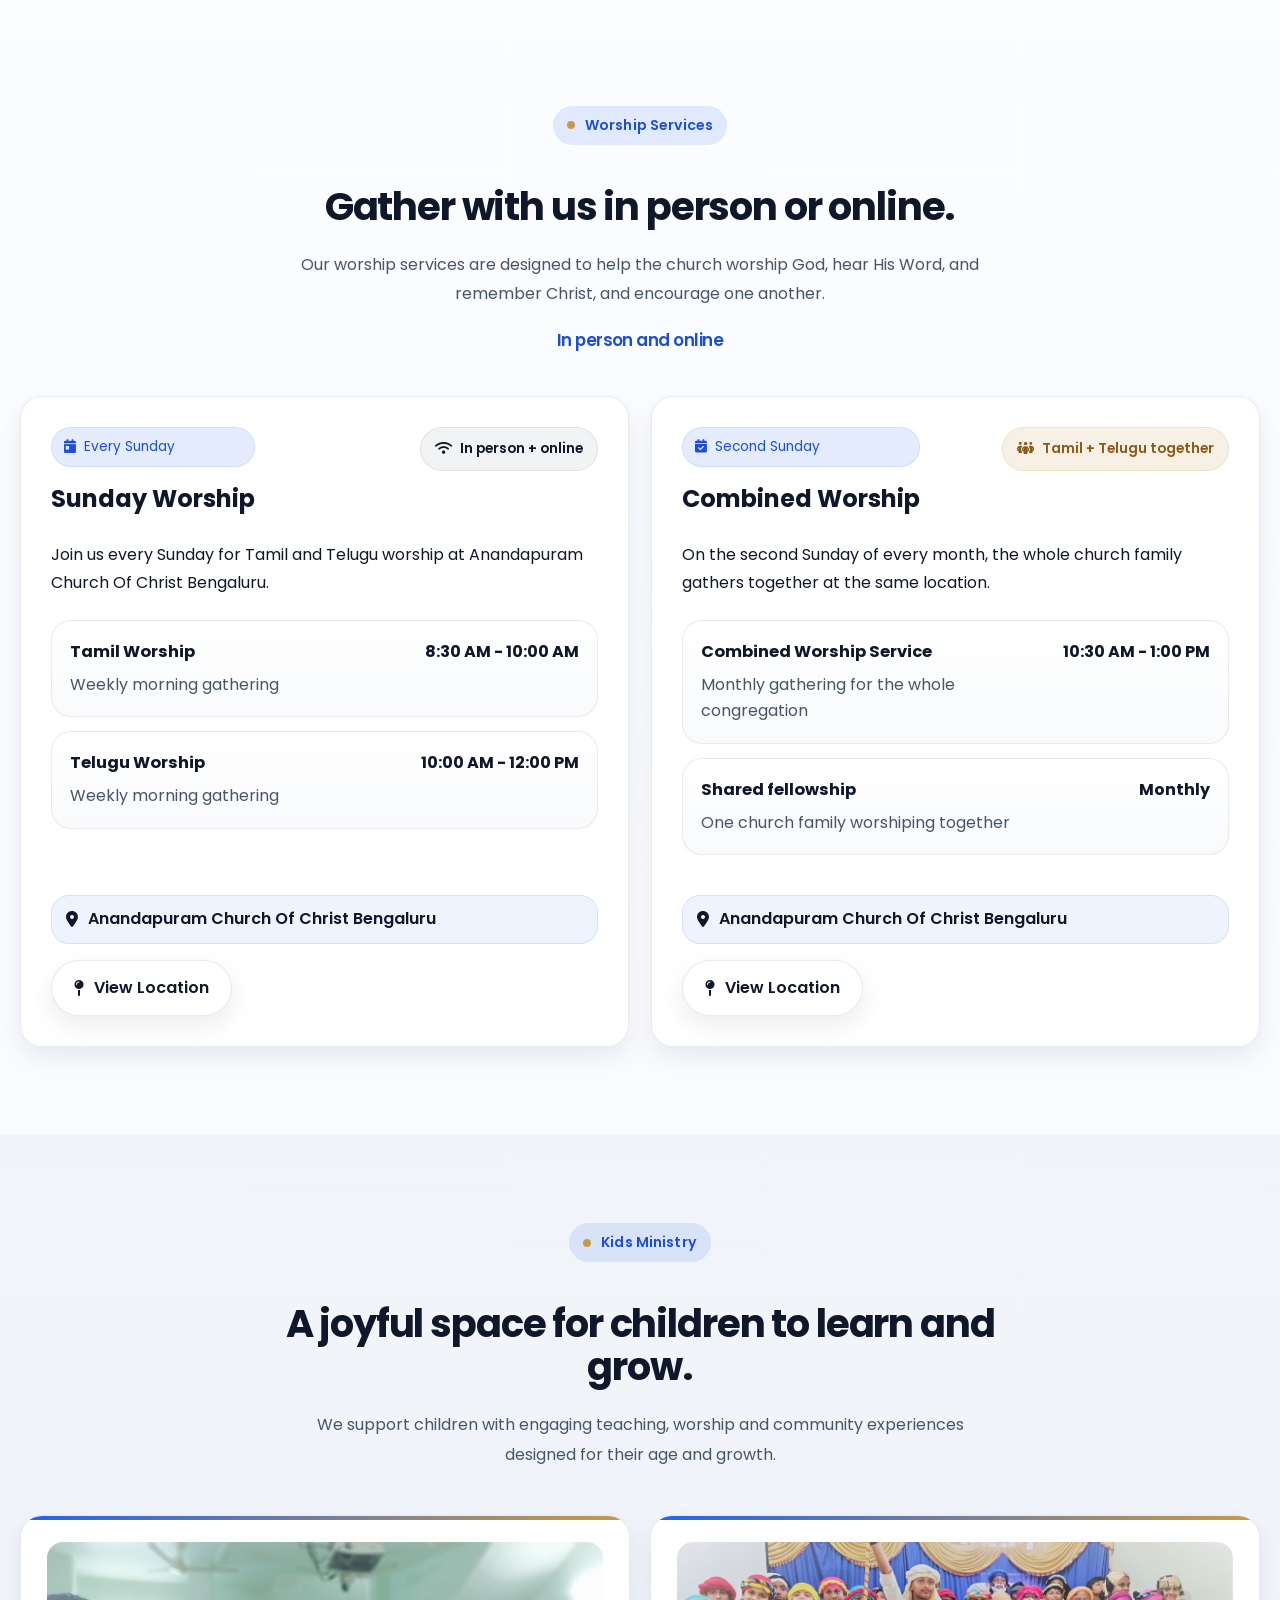
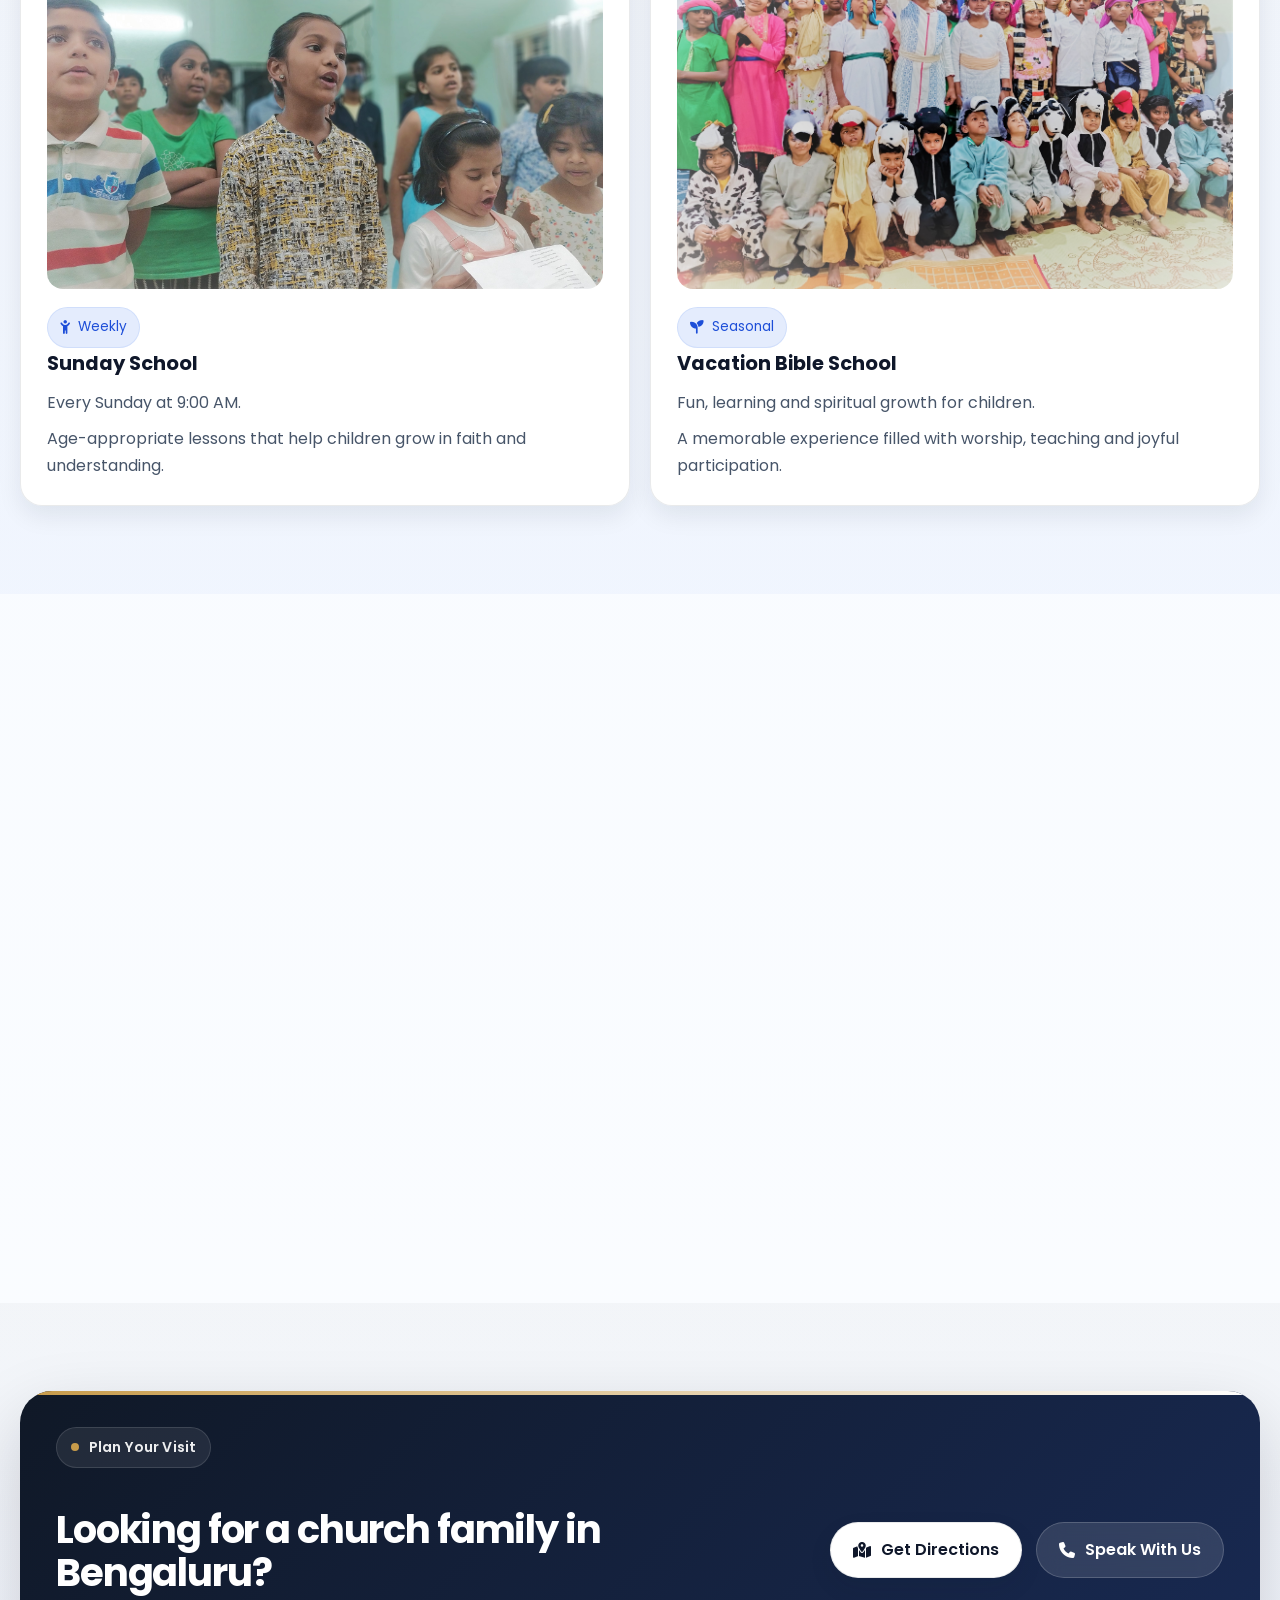
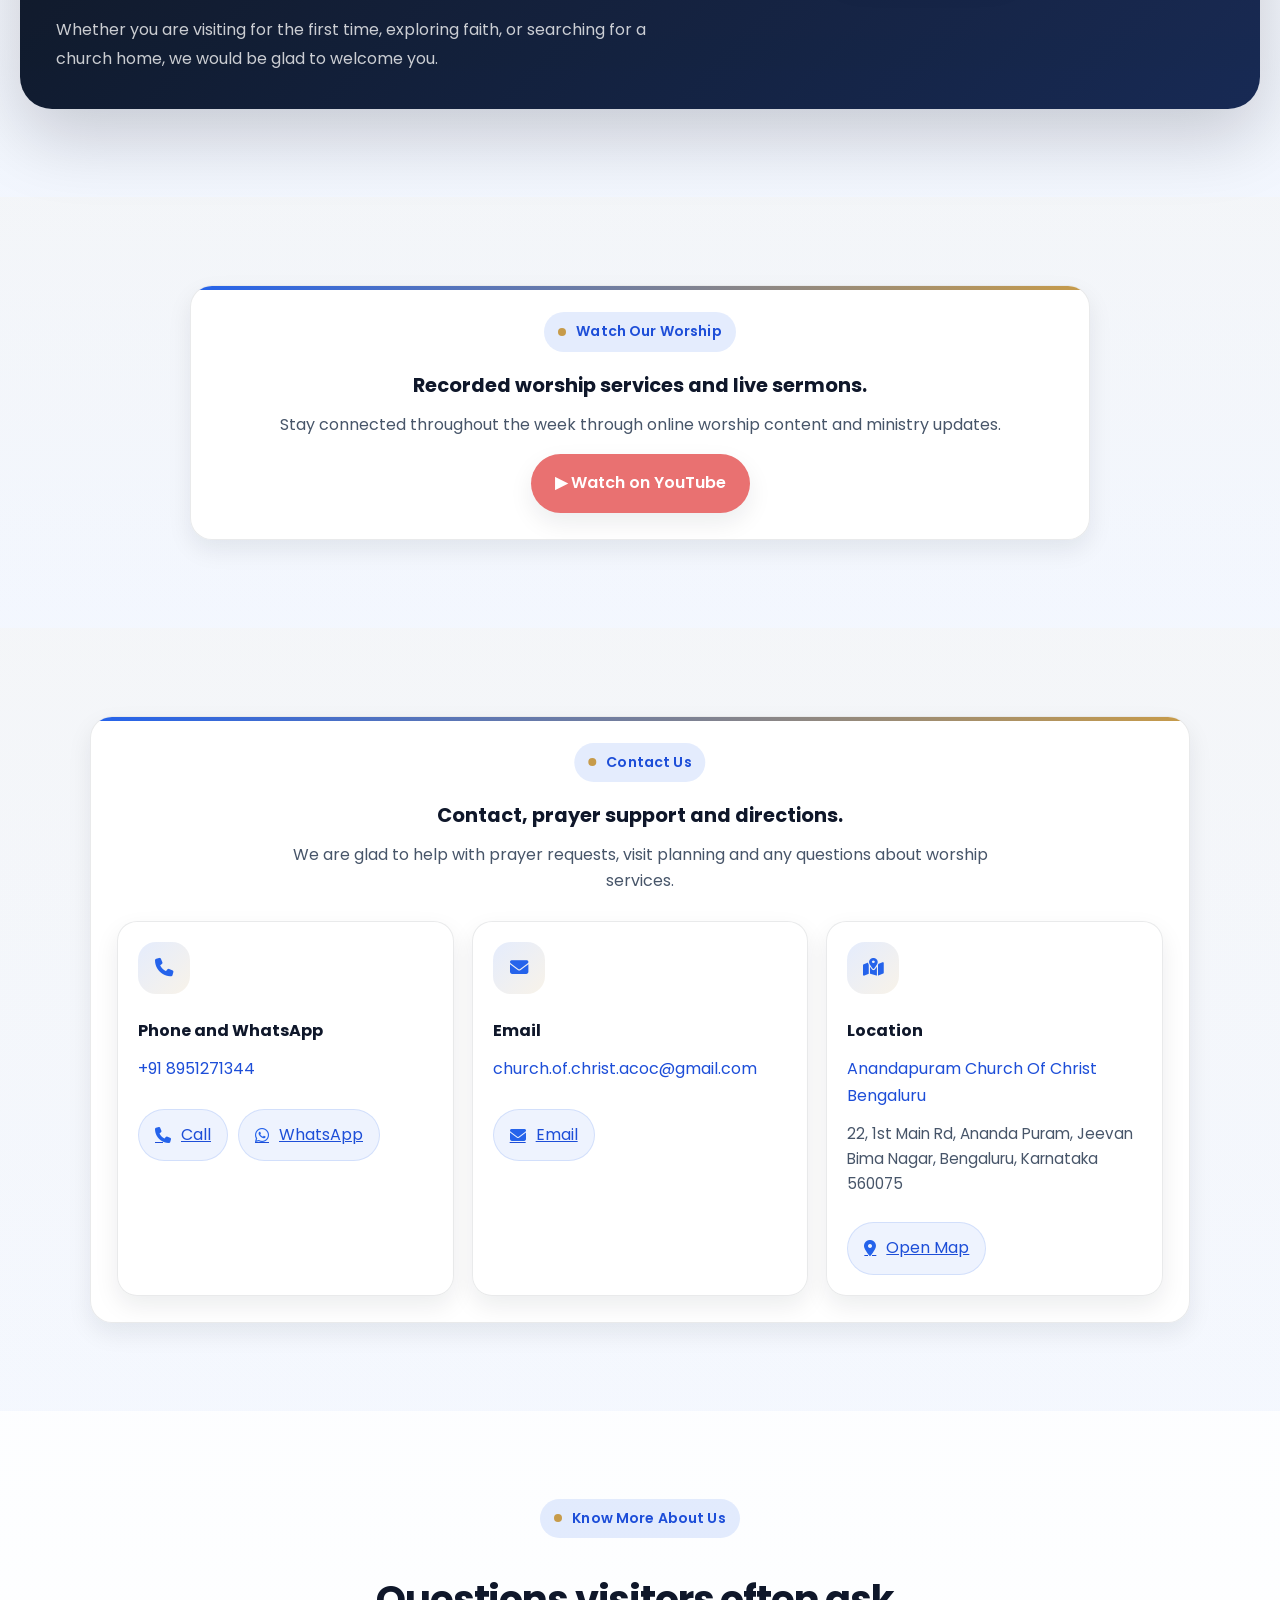
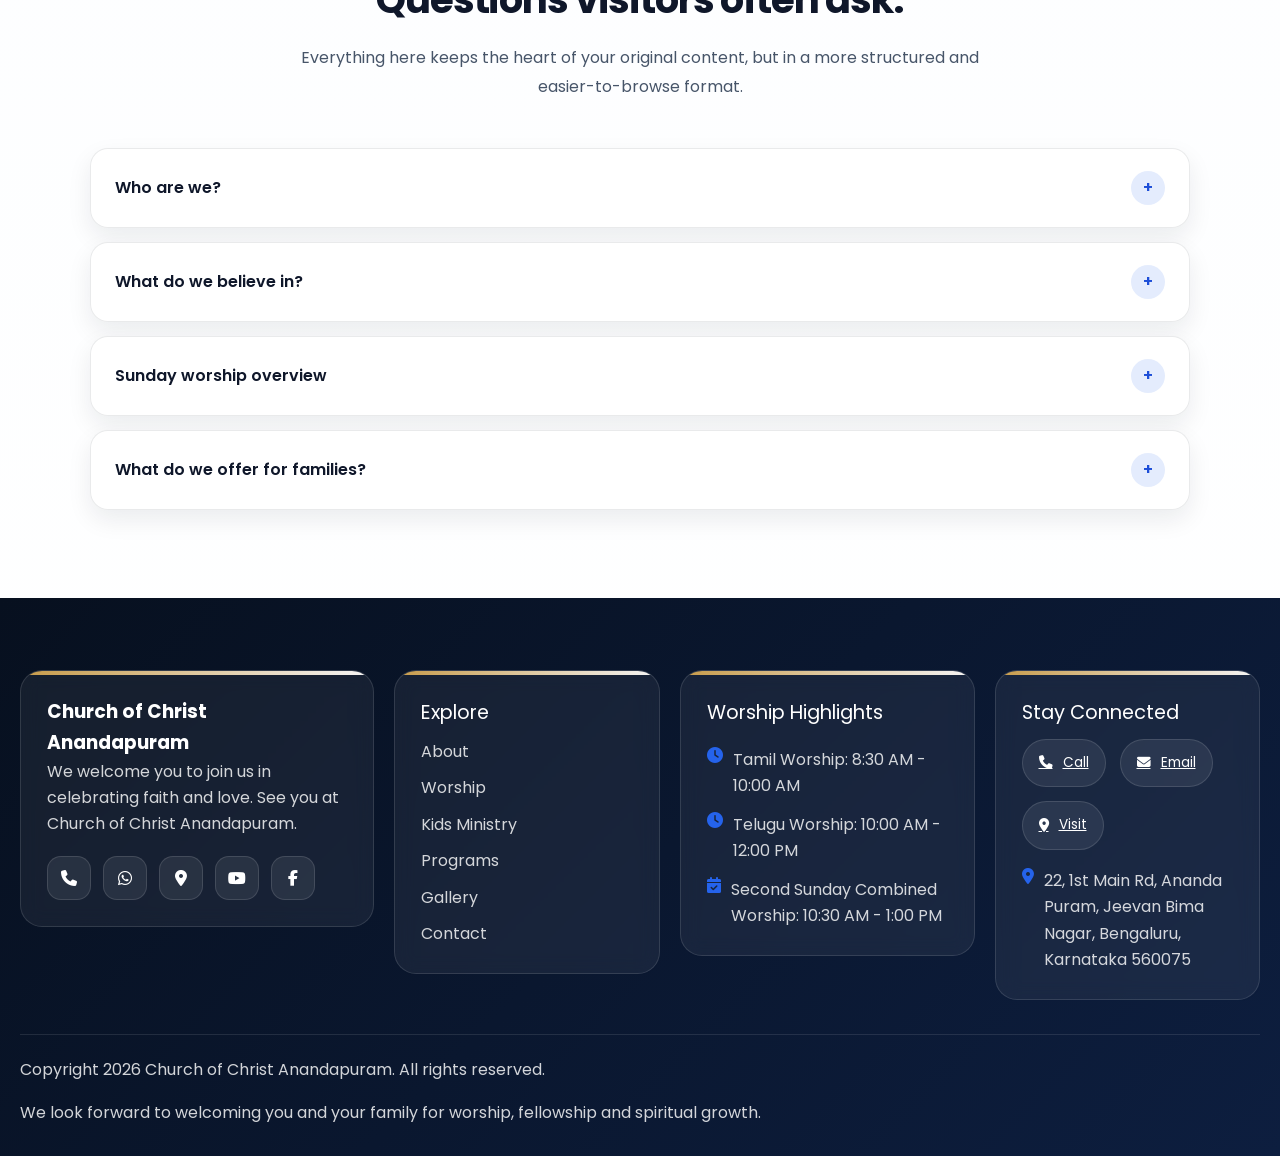
==== commit 6344f350: "header overlap fix + gallery images section change" ====
--- a/index.html
+++ b/index.html
@@ -61,12 +61,14 @@
 
   <header class="header">
     <div class="container nav">
-      <a class="brand" href="#home" aria-label="Church of Christ Anandapuram home">
-        <span class="brand-mark"><i class="fas fa-church"></i></span>
-        <span class="brand-copy">
-          <strong>Church of Christ Anandapuram</strong>
-        </span>
-      </a>
+    <a class="brand" href="#home" aria-label="Church of Christ Anandapuram home">
+      <span class="brand-copy">
+        <strong class="brand-title">
+          <span class="brand-title-line">Church of Christ</span>
+          <span class="brand-title-line">Anandapuram</span>
+        </strong>
+      </span>
+    </a>
 
       <nav id="nav-menu" aria-label="Primary navigation">
         <button id="menu-close" type="button" aria-label="Close menu"><i class="fas fa-times"></i></button>
--- a/styles.css
+++ b/styles.css
@@ -967,10 +967,18 @@
 }
 
 .card-img,
-.gallery-card img,
 .elders-img {
   width: 100%;
   aspect-ratio: 16 / 10;
+  object-fit: cover;
+  transition: transform 420ms ease;
+}
+
+.gallery-card img {
+  display: block;
+  width: 100%;
+  height: 100%;
+  aspect-ratio: auto;
   object-fit: cover;
   transition: transform 420ms ease;
 }
@@ -1422,8 +1430,7 @@
 }
 
 .gallery-card img {
-  width: 100%;
-  height: 100%;
+  display: block;
 }
 
 .gallery-card-body {
@@ -1659,16 +1666,7 @@
   display: grid;
 }
 
-.reveal,
-.section,
-.card,
-.feature-card,
-.program-card,
-.metric-card,
-.summary-card,
-.leader-card,
-.contact-panel,
-.elders-showcase {
+.reveal {
   opacity: 0;
   transform: translateY(28px);
   transition: opacity 620ms ease, transform 620ms ease;
@@ -1815,22 +1813,57 @@
     right: 24px;
   }
 }
-
 @media (max-width: 720px) {
+  .nav {
+    gap: 10px;
+  }
+
+  .brand {
+    flex: 1 1 auto;
+    min-width: 0;
+  }
+
+  .brand-copy {
+    min-width: 0;
+    overflow: hidden;
+  }
+
+  .brand-copy small {
+    display: none;
+  }
+
+  .brand-copy strong {
+    display: block;
+    font-size: 0.82rem;
+    line-height: 1.15;
+    white-space: nowrap;
+    overflow: hidden;
+    text-overflow: ellipsis;
+  }
+
+  .nav-right {
+    flex: 0 0 auto;
+    gap: 8px;
+    margin-left: auto;
+  }
+
+  #language-toggle {
+    min-width: auto;
+    padding: 8px 10px;
+    font-size: 0.8rem;
+    white-space: nowrap;
+  }
+
+  #menu-toggle {
+    flex: 0 0 auto;
+  }
+
   .section {
     padding: 72px 0;
   }
 
   .container {
     width: min(calc(100% - 24px), var(--container));
-  }
-
-  .brand-copy small {
-    display: none;
-  }
-
-  .brand-copy strong {
-    font-size: 0.92rem;
   }
 
   .hero {
@@ -1859,12 +1892,15 @@
   .schedule-actions {
     gap: 10px;
   }
+
   .hero-grid {
     margin-top: 60px;
   }
+
   .hero-panel {
     margin-top: 50px;
   }
+
   .hero-card,
   .metric-card,
   .feature-card,
@@ -1921,6 +1957,17 @@
   .footer-bottom {
     flex-direction: column;
     align-items: flex-start;
+  }
+}
+
+@media (max-width: 390px) {
+  .brand-copy strong {
+    font-size: 0.74rem;
+  }
+
+  #language-toggle {
+    padding: 7px 8px;
+    font-size: 0.74rem;
   }
 }
 
@@ -2111,3 +2158,97 @@
     border-radius: 16px;
   }
 }
+/* ===== Header brand: no icon + 2-line church name ===== */
+.brand-mark {
+  display: none !important;
+}
+
+.brand {
+  gap: 0 !important;
+  min-width: 0;
+  max-width: 100%;
+}
+
+.brand-copy {
+  min-width: 0;
+  overflow: hidden;
+}
+
+.brand-copy strong.brand-title {
+  display: flex;
+  flex-direction: column;
+  gap: 1px;
+  min-width: 0;
+  font-size: 1rem;
+  line-height: 1.12;
+  letter-spacing: 0.02em;
+}
+
+.brand-title-line {
+  display: block;
+  min-width: 0;
+  overflow: hidden;
+  text-overflow: ellipsis;
+  white-space: nowrap;
+}
+
+.brand-copy small {
+  overflow: hidden;
+  text-overflow: ellipsis;
+  white-space: nowrap;
+}
+
+@media (max-width: 720px) {
+  .nav {
+    gap: 10px;
+  }
+
+  .brand {
+    flex: 1 1 auto;
+    min-width: 0;
+    max-width: 100%;
+  }
+
+  .brand-copy {
+    min-width: 0;
+    overflow: hidden;
+  }
+
+  .brand-copy strong.brand-title {
+    font-size: 0.82rem;
+    line-height: 1.06;
+  }
+
+  .brand-copy small {
+    display: none;
+  }
+
+  .nav-right {
+    flex: 0 0 auto;
+    margin-left: auto;
+    gap: 8px;
+  }
+
+  #language-toggle {
+    min-width: auto;
+    padding: 8px 10px;
+    font-size: 0.8rem;
+    white-space: nowrap;
+  }
+
+  #menu-toggle {
+    flex: 0 0 auto;
+  }
+}
+
+@media (max-width: 390px) {
+  .brand-copy strong.brand-title {
+    font-size: 0.74rem;
+    line-height: 1.04;
+  }
+
+  #language-toggle {
+    padding: 7px 8px;
+    font-size: 0.74rem;
+  }
+}
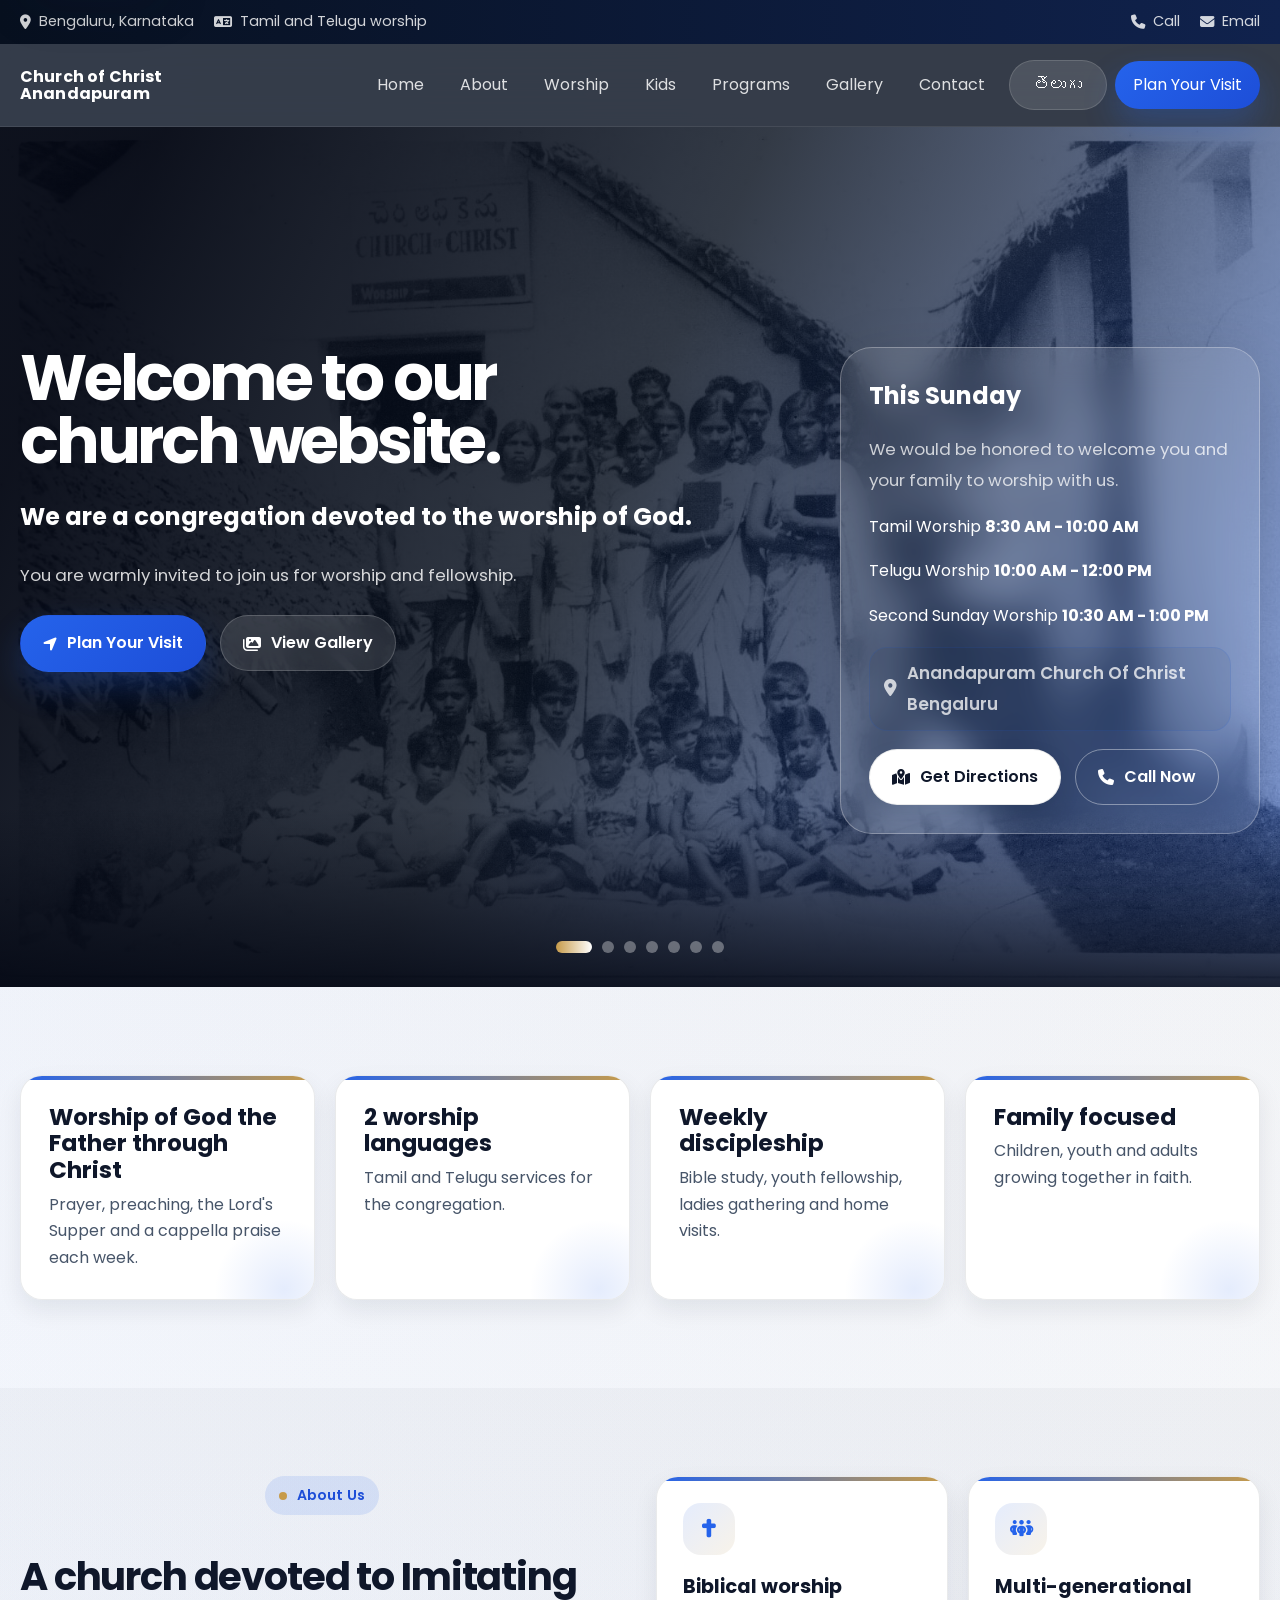
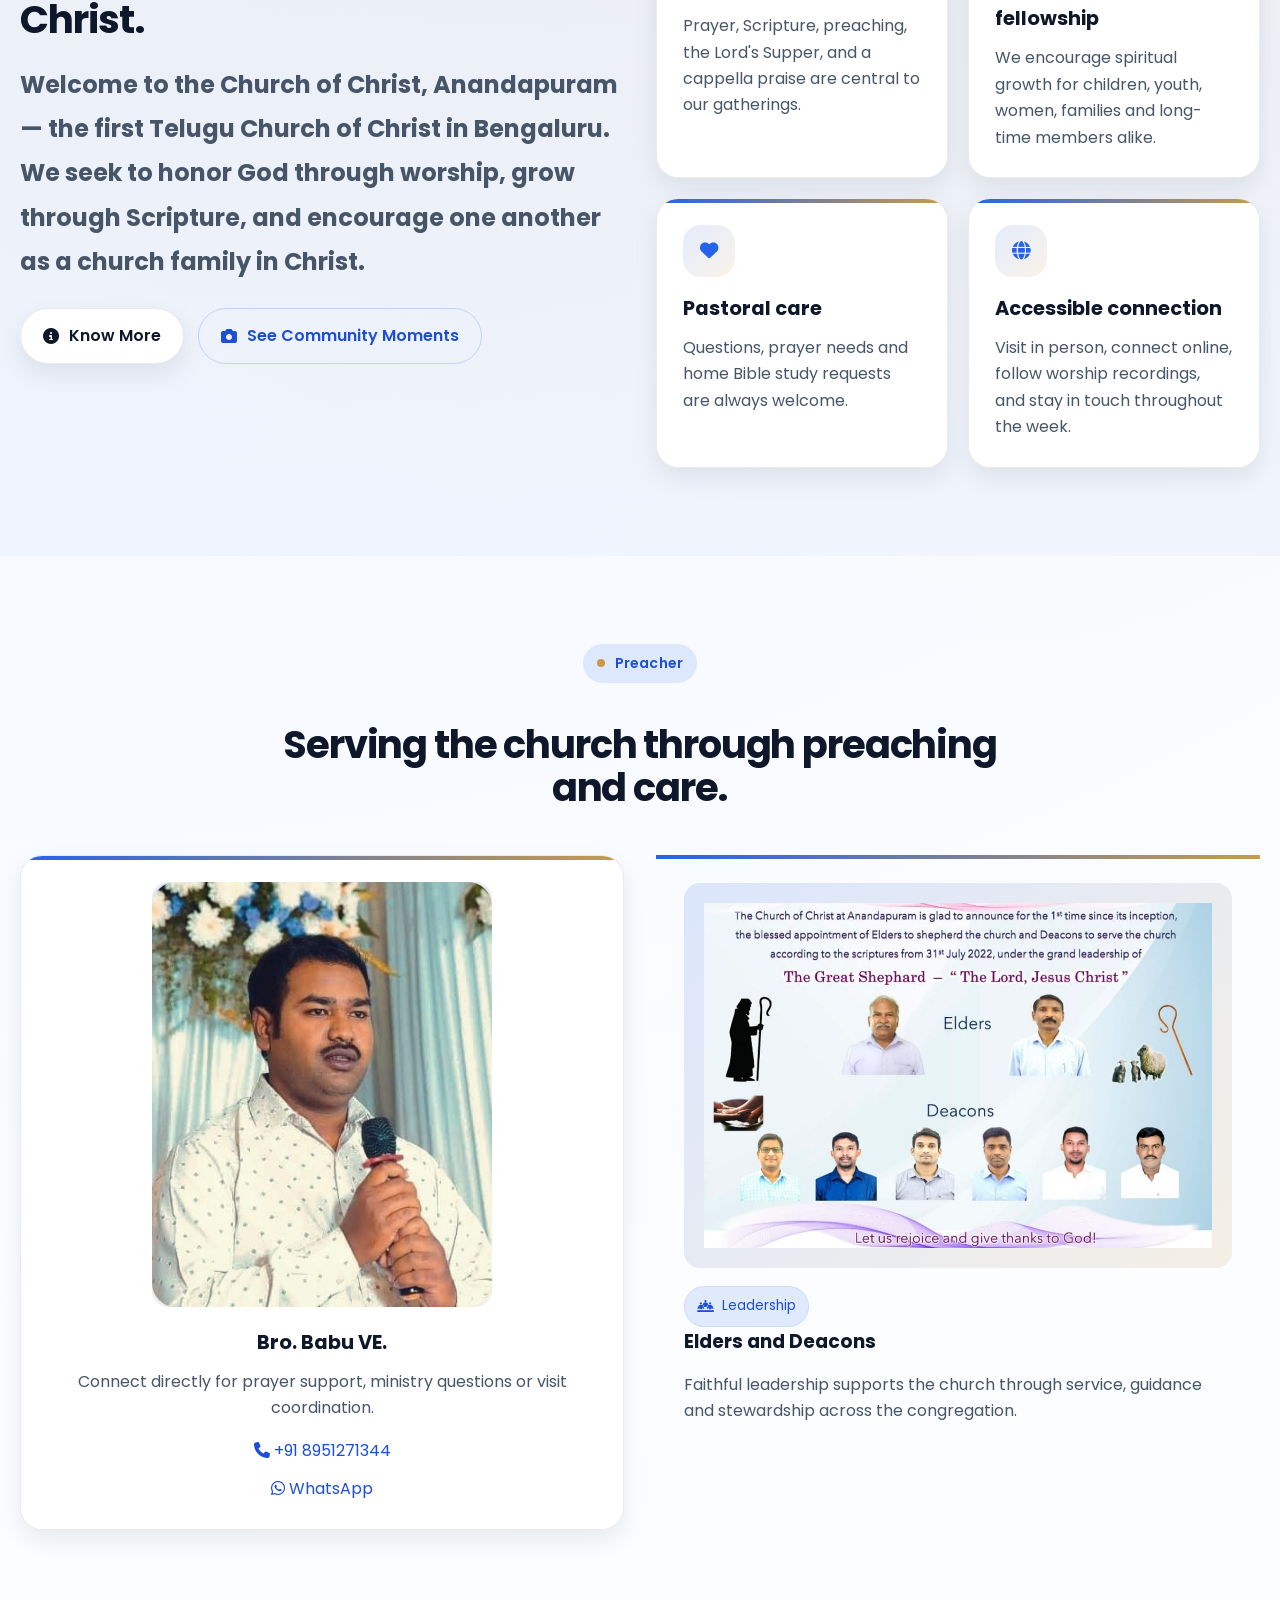
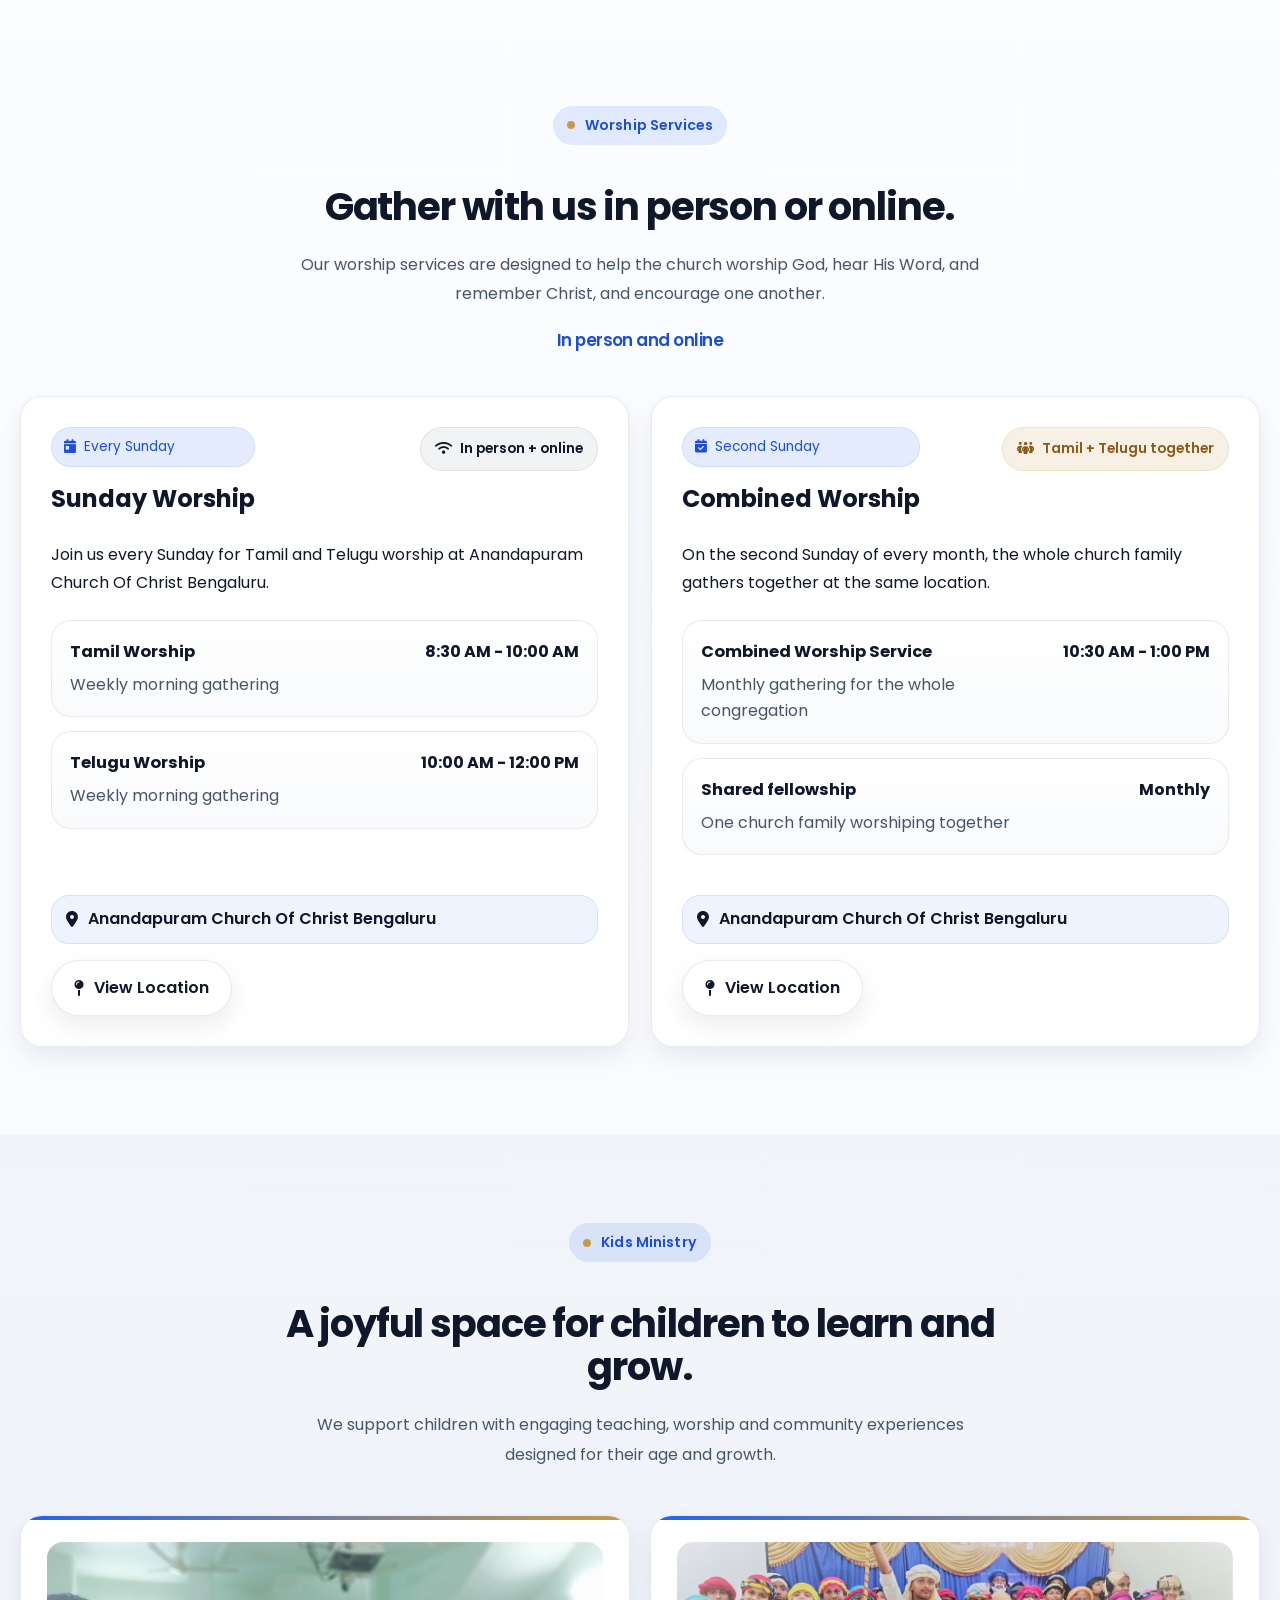
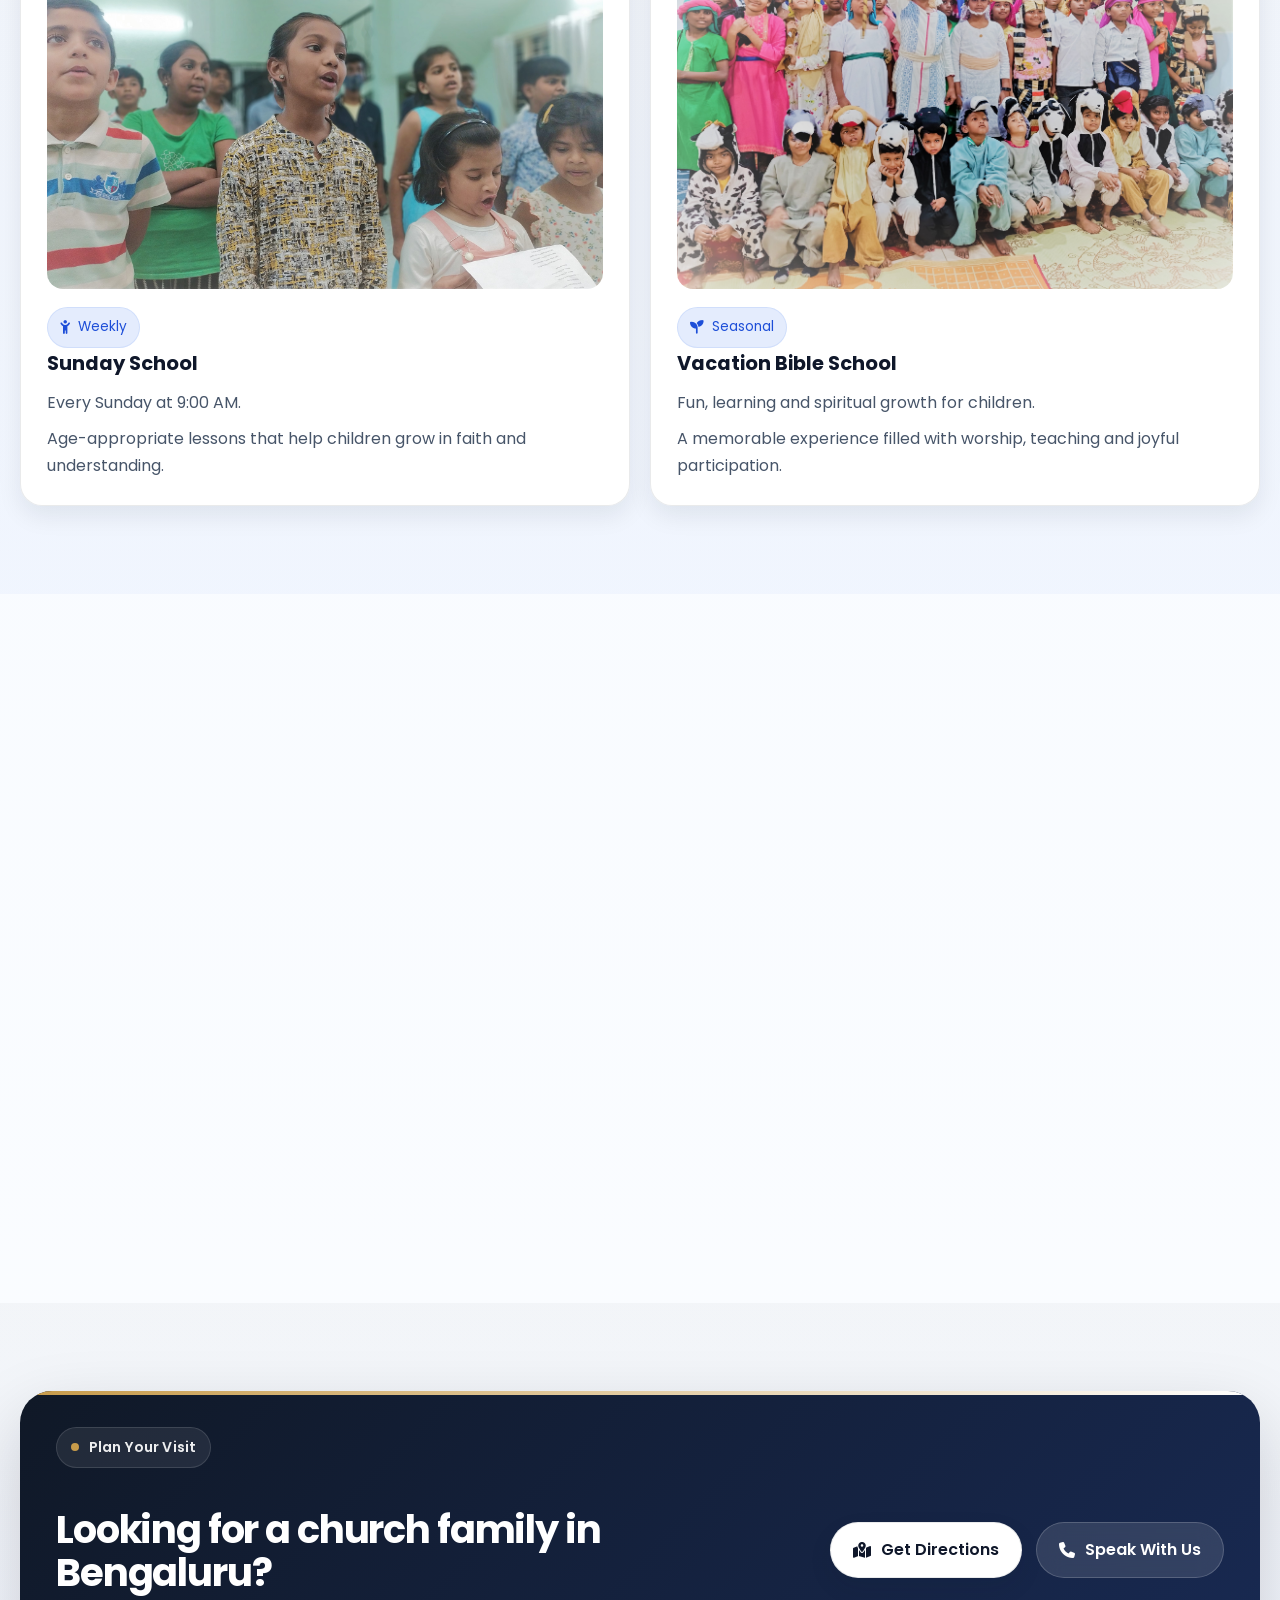
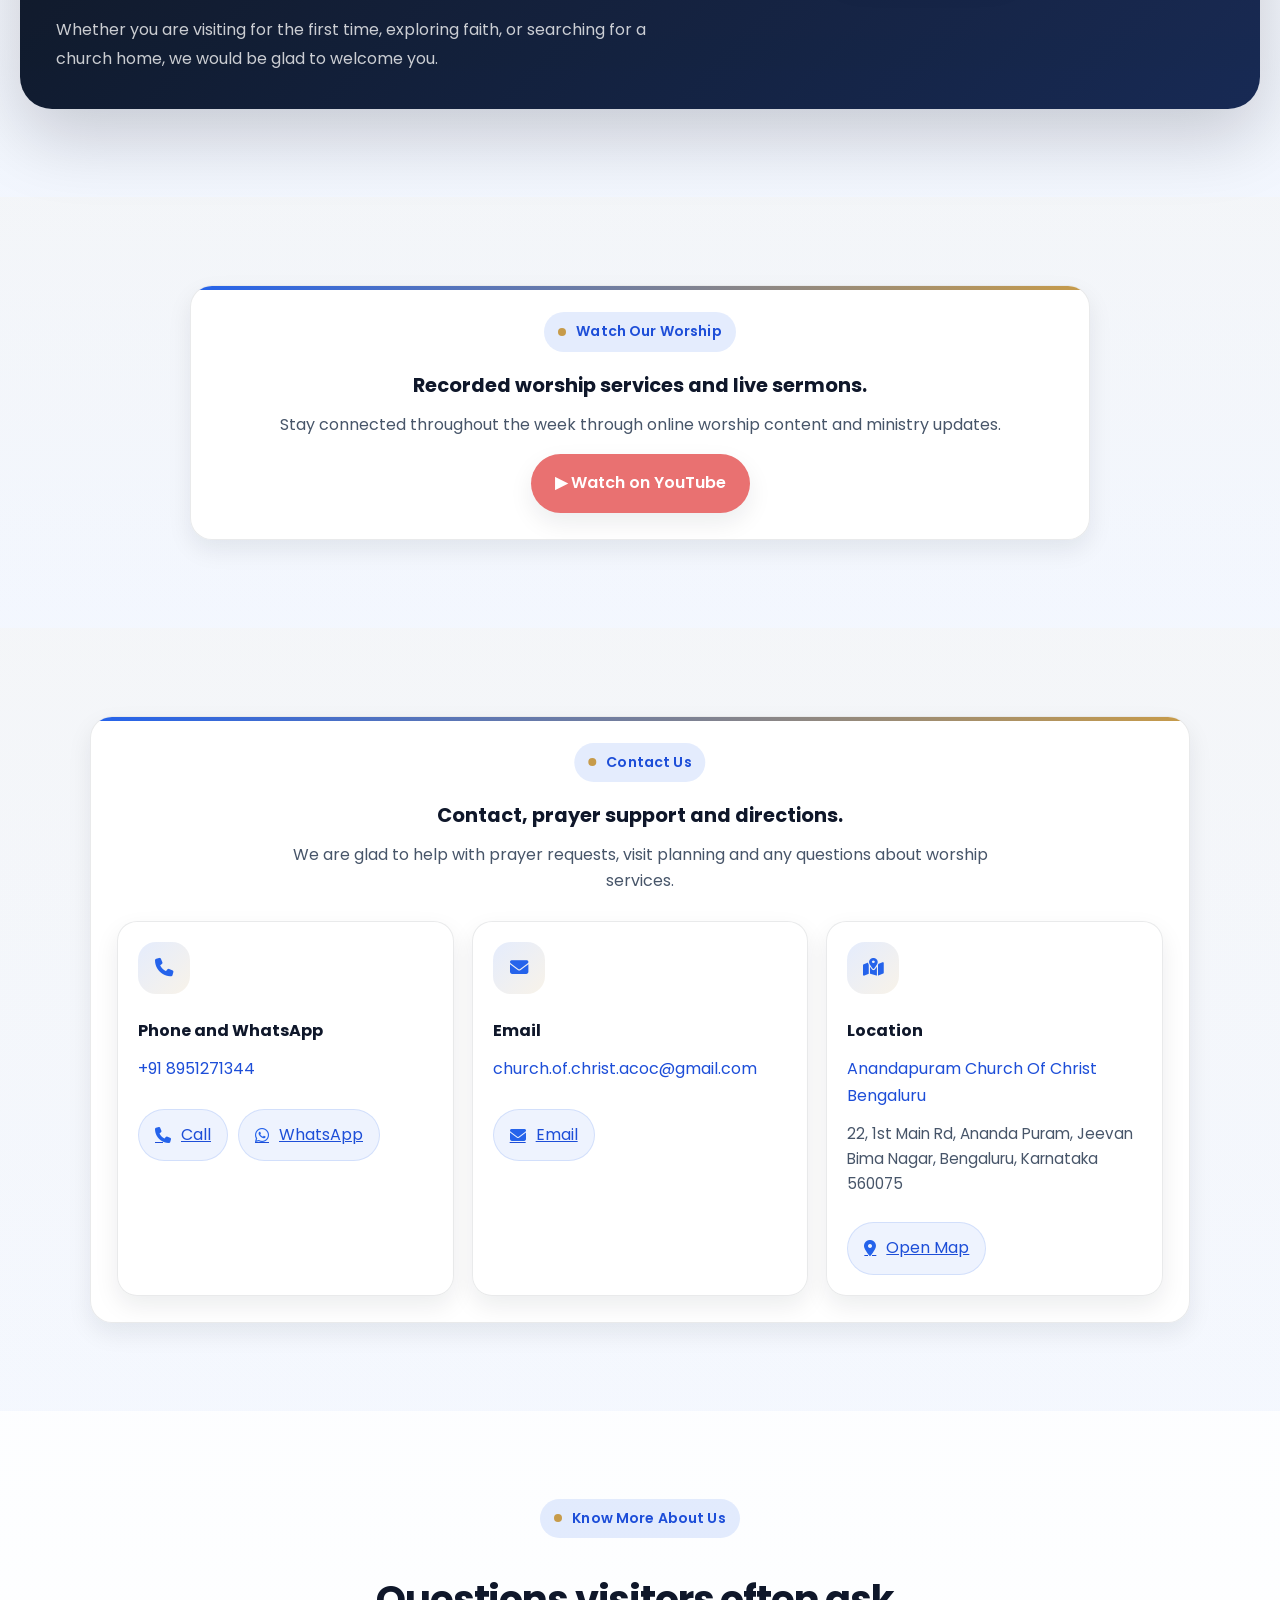
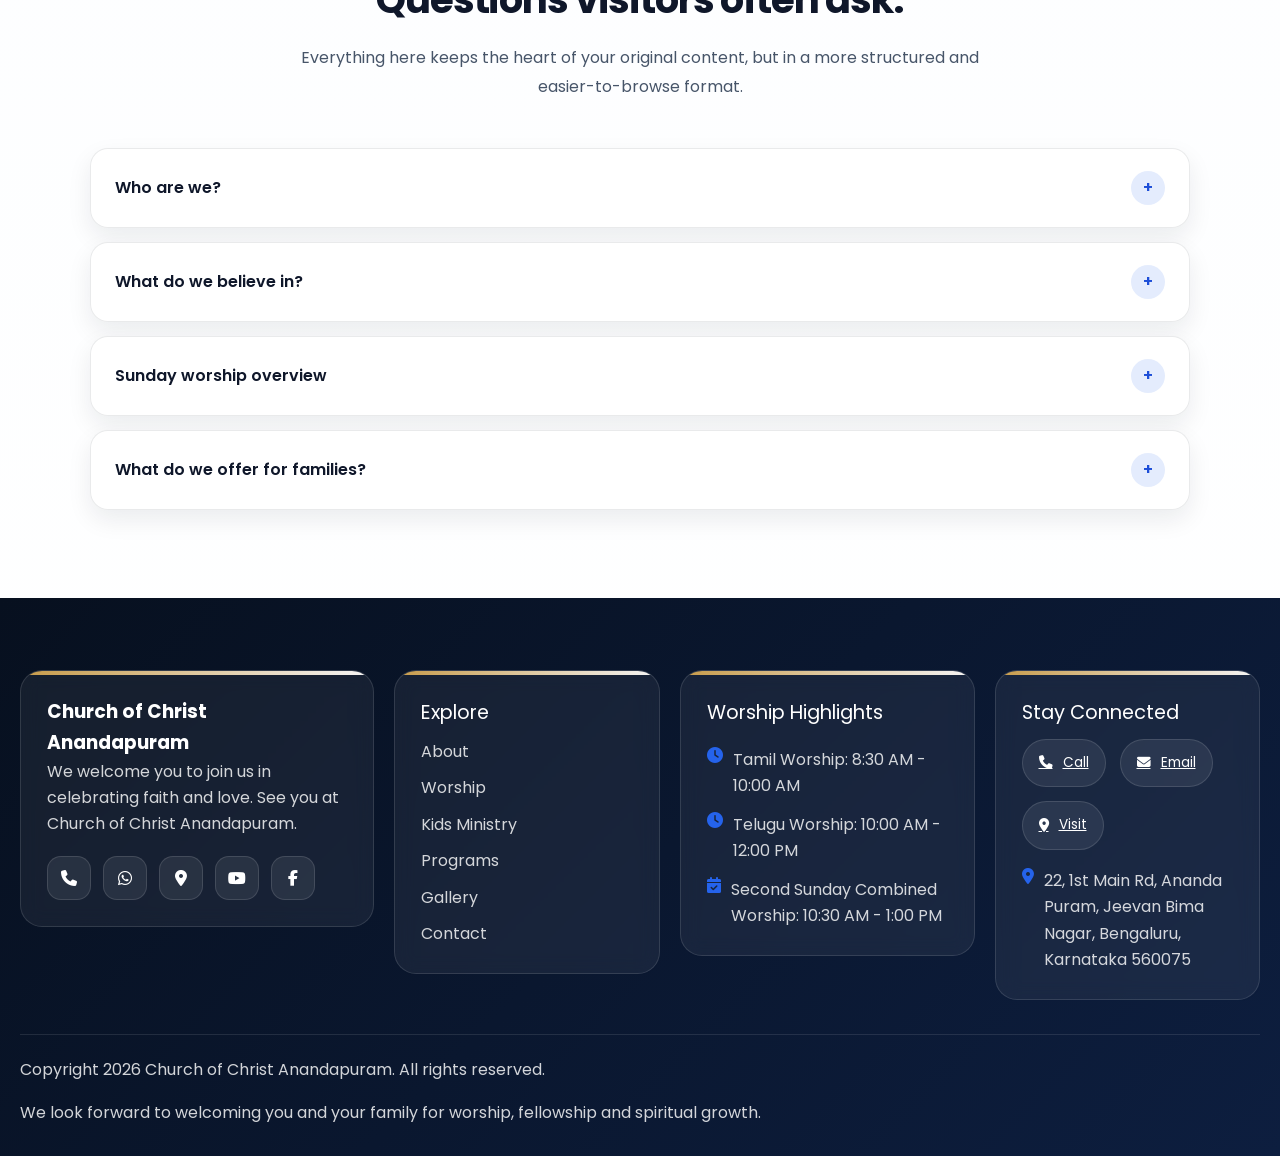
==== commit 1c802934: "__version__ = v1.1" ====
--- a/index.html
+++ b/index.html
@@ -23,7 +23,7 @@
       "@context": "https://schema.org",
       "@type": "Church",
       "name": "Church of Christ Anandapuram",
-      "description": "A Christ-centered church family in Bengaluru for worship, fellowship and spiritual growth.",
+      "description": "A Christ-centered church in Bengaluru for worship, fellowship and spiritual growth.",
       "telephone": "+91 8951271344",
       "email": "church.of.christ.acoc@gmail.com",
       "address": {
--- a/styles.css
+++ b/styles.css
@@ -2251,4 +2251,113 @@
     padding: 7px 8px;
     font-size: 0.74rem;
   }
+}
+
+/* ===== FINAL HEADER FIX ===== */
+.header .nav {
+  display: flex !important;
+  align-items: center !important;
+  justify-content: space-between !important;
+  flex-wrap: nowrap !important;
+  gap: 10px !important;
+}
+
+.header .brand-mark {
+  display: none !important;
+}
+
+.header .brand {
+  display: flex !important;
+  align-items: center !important;
+  gap: 0 !important;
+  flex: 1 1 auto !important;
+  min-width: 0 !important;
+  max-width: 100% !important;
+  text-decoration: none !important;
+  color: #ffffff !important;
+}
+
+.header .brand-copy {
+  display: flex !important;
+  flex-direction: column !important;
+  min-width: 0 !important;
+  overflow: hidden !important;
+}
+
+.header .brand-copy .brand-title {
+  display: flex !important;
+  flex-direction: column !important;
+  gap: 0 !important;
+  min-width: 0 !important;
+  font-size: 1rem !important;
+  line-height: 1.08 !important;
+  letter-spacing: 0.01em !important;
+}
+
+.header .brand-copy .brand-title-line {
+  display: block !important;
+  min-width: 0 !important;
+  max-width: 100% !important;
+  overflow: hidden !important;
+  text-overflow: ellipsis !important;
+  white-space: nowrap !important;
+}
+
+.header .brand-copy small {
+  margin-top: 2px;
+  overflow: hidden;
+  text-overflow: ellipsis;
+  white-space: nowrap;
+}
+
+.header .nav-right {
+  display: flex !important;
+  align-items: center !important;
+  gap: 8px !important;
+  flex: 0 0 auto !important;
+  margin-left: auto !important;
+}
+
+@media (max-width: 920px) {
+  .header .brand {
+    max-width: calc(100% - 150px) !important;
+  }
+
+  .header .brand-copy .brand-title {
+    font-size: 0.86rem !important;
+    line-height: 1.05 !important;
+  }
+
+  .header .brand-copy small {
+    display: none !important;
+  }
+
+  .header #language-toggle {
+    min-width: 0 !important;
+    padding: 8px 10px !important;
+    font-size: 0.8rem !important;
+    white-space: nowrap !important;
+  }
+
+  .header #menu-toggle {
+    width: 44px !important;
+    height: 44px !important;
+    flex: 0 0 44px !important;
+  }
+}
+
+@media (max-width: 390px) {
+  .header .brand {
+    max-width: calc(100% - 136px) !important;
+  }
+
+  .header .brand-copy .brand-title {
+    font-size: 0.74rem !important;
+    line-height: 1.02 !important;
+  }
+
+  .header #language-toggle {
+    padding: 7px 8px !important;
+    font-size: 0.74rem !important;
+  }
 }
